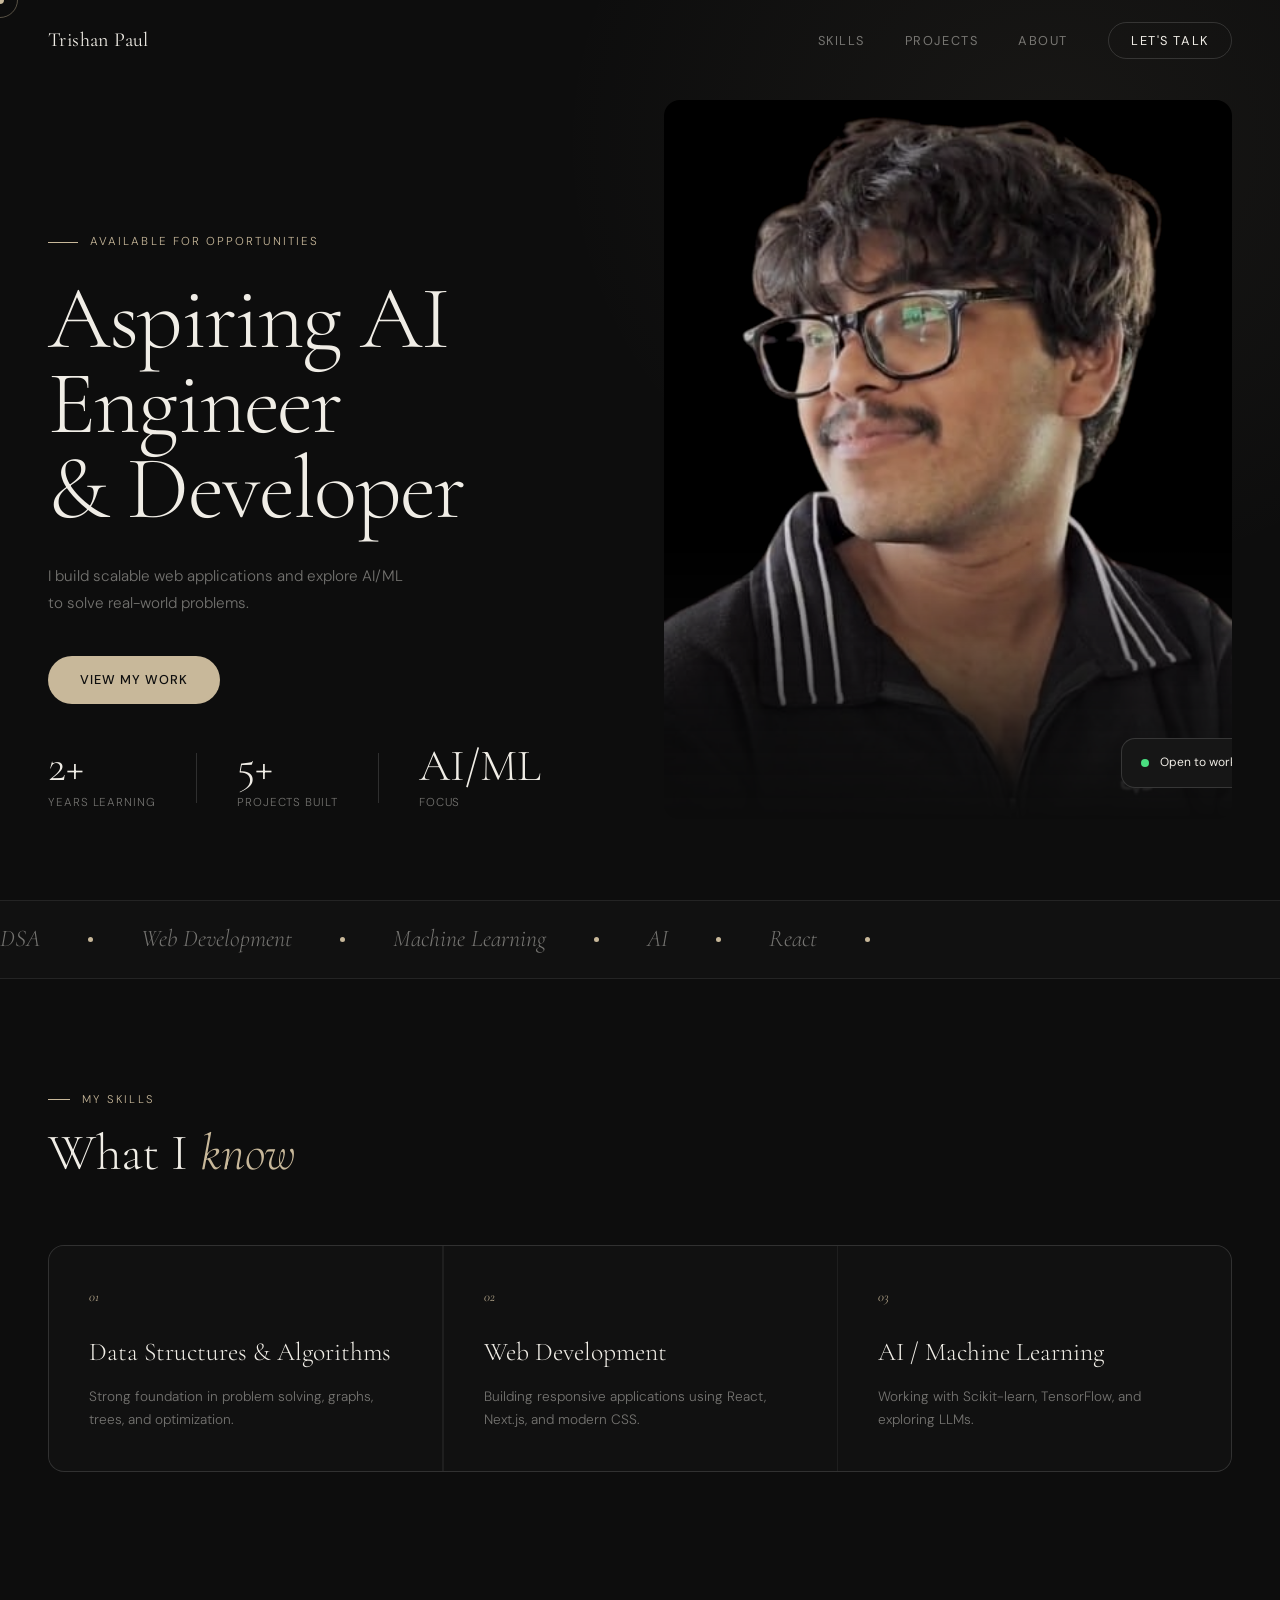
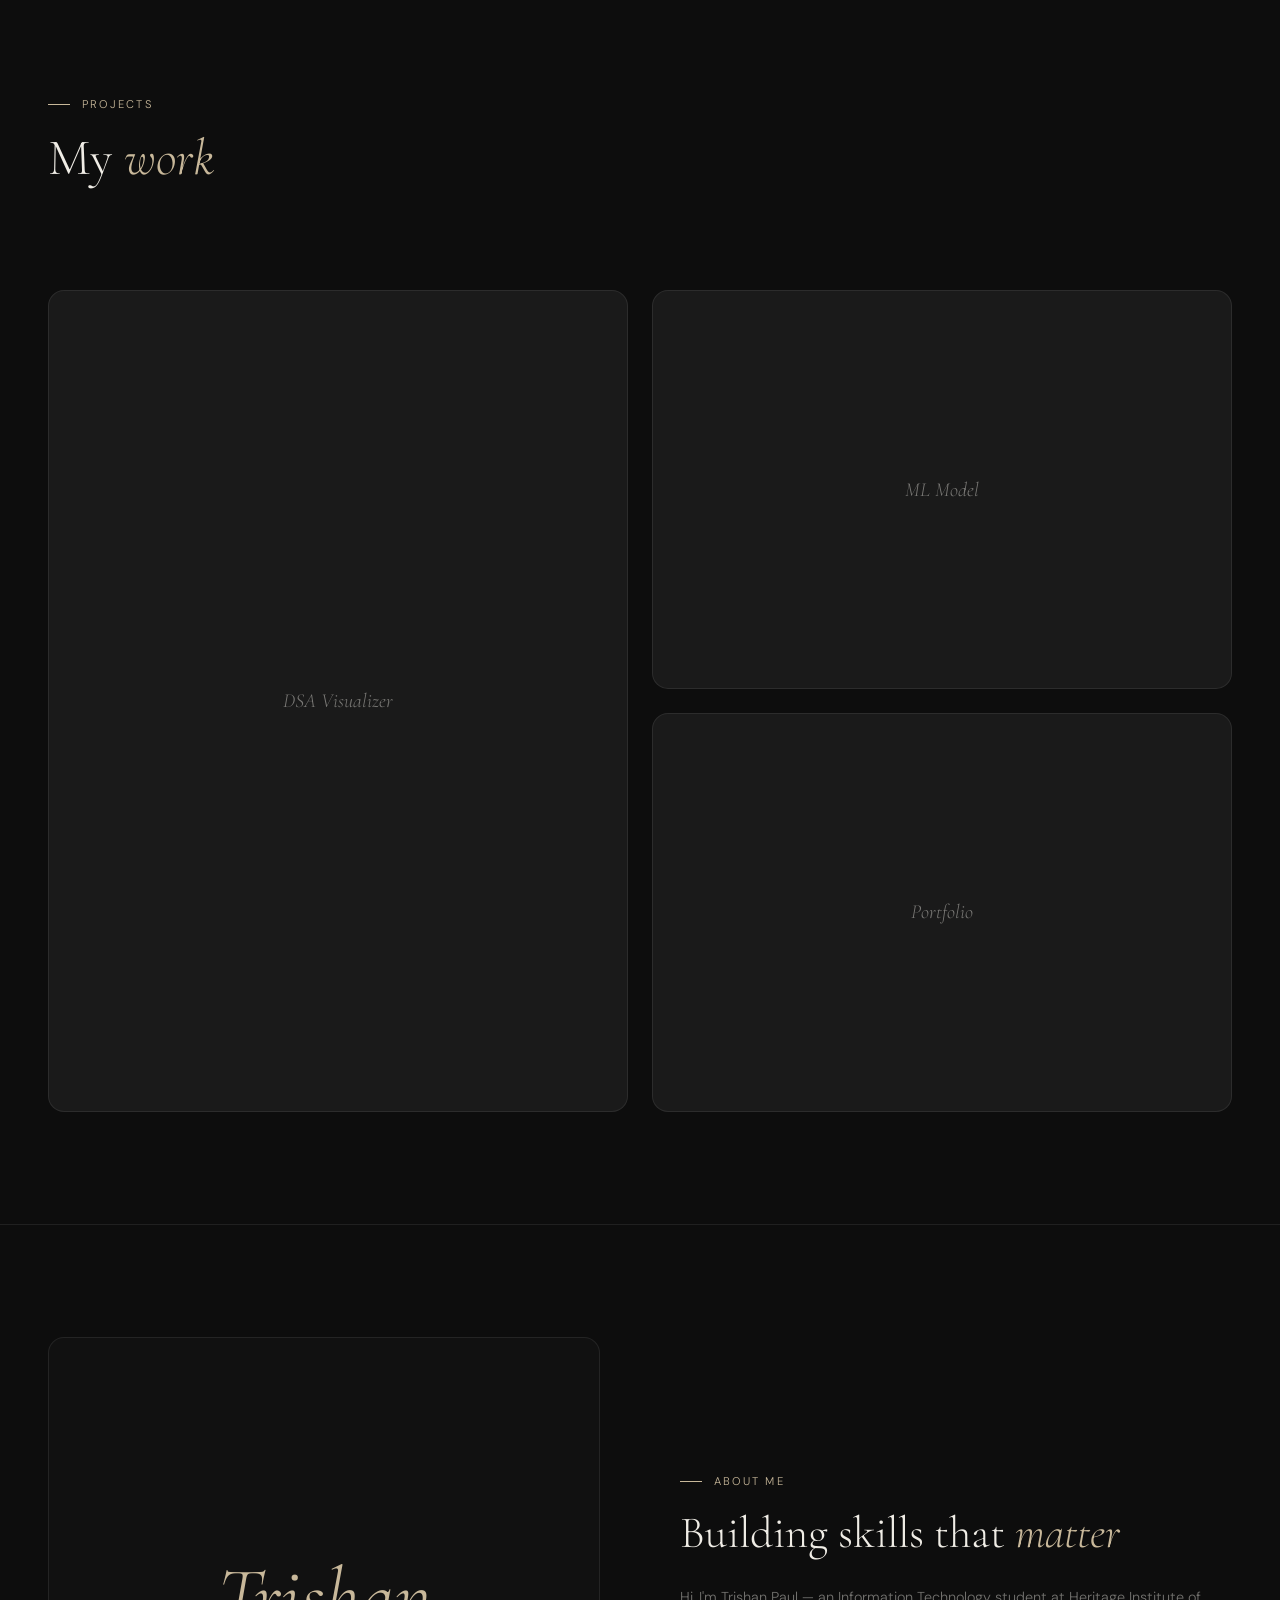
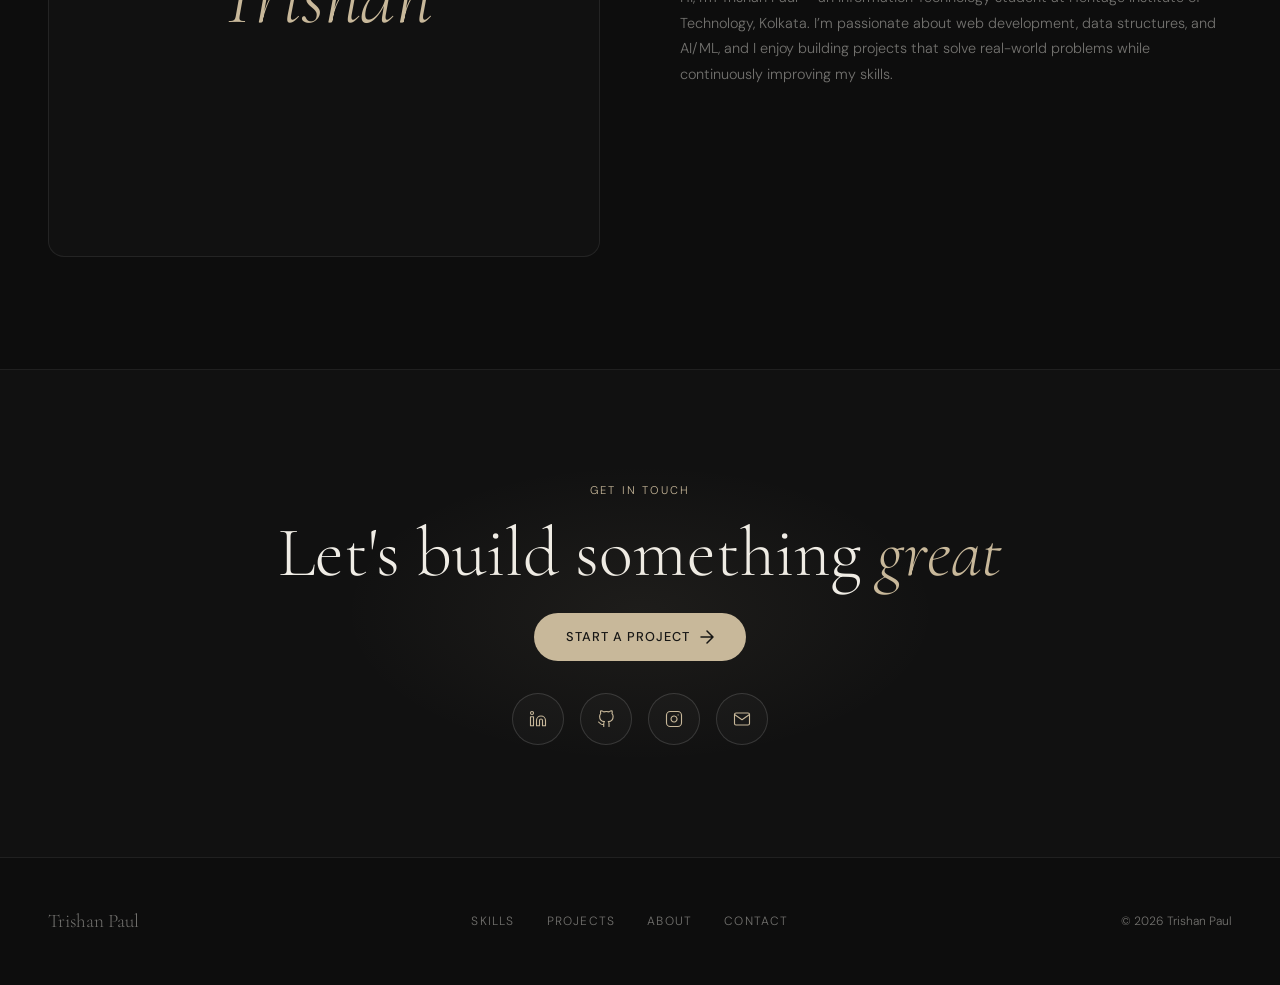
==== index.html @ 38c97406 "Add socials to contact section" ====
<!DOCTYPE html>
<html lang="en">
<head>
  <meta charset="UTF-8">
  <meta name="viewport" content="width=device-width, initial-scale=1.0">
  <title>Trishan-Portfolio</title>
  <link rel="preconnect" href="https://fonts.googleapis.com">
  <link href="https://fonts.googleapis.com/css2?family=Cormorant+Garamond:ital,wght@0,300;0,400;0,600;1,300;1,400&family=DM+Sans:wght@300;400;500&display=swap" rel="stylesheet">
  <link rel="stylesheet" href="style.css">
</head>
<body>

  <div class="cursor" id="cursor"></div>
  <div class="cursor-ring" id="cursorRing"></div>

  <!-- ─── Nav ─── -->
  <nav id="nav">
    <a href="#" class="nav-logo">Trishan Paul</a>
    <ul class="nav-links">
      <li><a href="#services">Skills</a></li>
      <li><a href="#work">Projects</a></li>
      <li><a href="#about">About</a></li>
      <li><a href="#contact" class="nav-cta">Let's talk</a></li>
    </ul>
  </nav>

  <!-- ─── Hero ─── -->
  <section class="hero" id="home">
    <div class="hero-content">
      <div class="hero-label reveal">Available for opportunities</div>
      <h1 class="hero-title reveal reveal-delay-1">
        Aspiring AI Engineer<br>
        & Developer<br>
        <em></em>
      </h1>
      <p class="hero-desc reveal reveal-delay-2">
        I build scalable web applications and explore AI/ML to solve real-world problems.
      </p>
      <a href="#work" class="btn-primary reveal reveal-delay-3">
        View my work
      </a>

      <div class="hero-stats reveal reveal-delay-4">
        <div>
          <div class="stat-num">2+</div>
          <div class="stat-label">Years learning</div>
        </div>
        <div class="stat-sep"></div>
        <div>
          <div class="stat-num">5+</div>
          <div class="stat-label">Projects built</div>
        </div>
        <div class="stat-sep"></div>
        <div>
          <div class="stat-num">AI/ML</div>
          <div class="stat-label">Focus</div>
        </div>
      </div>
    </div>

    <div class="hero-image-wrap reveal reveal-delay-2">
  <img src="Port-photo.jpeg" alt="Trishan Paul" class="hero-portrait-photo">
  <div class="hero-badge">
    <div class="badge-dot"></div>
    <div class="badge-text">Open to work</div>
  </div>
</div>
  </section>

  <!-- ─── Marquee ─── -->
  <div class="marquee-wrap">
    <div class="marquee-track">
      <div class="marquee-item">DSA <span class="marquee-dot"></span></div>
      <div class="marquee-item">Web Development <span class="marquee-dot"></span></div>
      <div class="marquee-item">Machine Learning <span class="marquee-dot"></span></div>
      <div class="marquee-item">AI <span class="marquee-dot"></span></div>
      <div class="marquee-item">React <span class="marquee-dot"></span></div>
    </div>
  </div>

  <!-- ─── Services (Skills) ─── -->
  <section id="services">
    <div class="section-tag reveal">My Skills</div>
    <h2 class="section-title reveal reveal-delay-1">What I <em>know</em></h2>
    <div class="services-grid">
      <div class="service-card reveal">
        <div class="service-num">01</div>
        <div class="service-name">Data Structures & Algorithms</div>
        <p class="service-desc">Strong foundation in problem solving, graphs, trees, and optimization.</p>
      </div>

      <div class="service-card reveal reveal-delay-1">
        <div class="service-num">02</div>
        <div class="service-name">Web Development</div>
        <p class="service-desc">Building responsive applications using React, Next.js, and modern CSS.</p>
      </div>

      <div class="service-card reveal reveal-delay-2">
        <div class="service-num">03</div>
        <div class="service-name">AI / Machine Learning</div>
        <p class="service-desc">Working with Scikit-learn, TensorFlow, and exploring LLMs.</p>
      </div>
    </div>
  </section>

  <!-- ─── Work ─── -->
  <section id="work">
    <div class="work-header">
      <div>
        <div class="section-tag reveal">Projects</div>
        <h2 class="section-title reveal reveal-delay-1">My <em>work</em></h2>
      </div>
    </div>

    <div class="work-grid">
      <div class="work-card reveal">
        <div class="work-placeholder">DSA Visualizer</div>
        <div class="work-overlay">
          <div class="work-meta">
            <div class="work-cat">Algorithms</div>
            <div class="work-name">DSA Visualizer</div>
          </div>
        </div>
      </div>

      <div class="work-card reveal reveal-delay-1">
        <div class="work-placeholder">ML Model</div>
        <div class="work-overlay">
          <div class="work-meta">
            <div class="work-cat">Machine Learning</div>
            <div class="work-name">Prediction Model</div>
          </div>
        </div>
      </div>

      <div class="work-card reveal reveal-delay-2">
        <div class="work-placeholder">Portfolio</div>
        <div class="work-overlay">
          <div class="work-meta">
            <div class="work-cat">Web Development</div>
            <div class="work-name">Portfolio Website</div>
          </div>
        </div>
      </div>
    </div>
  </section>

  <!-- ─── About ─── -->
  <section id="about" class="about-band">
    <div class="about-img-side reveal">Trishan</div>
    <div>
      <div class="section-tag reveal">About me</div>
      <h2 class="about-large reveal reveal-delay-1">Building skills that <em>matter</em></h2>
      <p class="about-body reveal reveal-delay-2">
  Hi, I'm Trishan Paul — an Information Technology student at Heritage Institute of Technology, Kolkata. I’m passionate about web development, data structures, and AI/ML, and I enjoy building projects that solve real-world problems while continuously improving my skills.
</p>
    </div>
  </section>

  <!-- ─── CTA ─── -->
  <section id="contact" class="cta-section">
    <div class="section-tag reveal">Get in touch</div>
    <h2 class="cta-title reveal reveal-delay-1">Let's build something <em>great</em></h2>
    <a href="mailto:hello@alexmercer.com" class="btn-primary reveal reveal-delay-3">
  Start a project
  <svg viewBox="0 0 14 14" fill="none" xmlns="http://www.w3.org/2000/svg">
    <path d="M1 7h12M7 1l6 6-6 6" stroke="currentColor" stroke-width="1.5" stroke-linecap="round" stroke-linejoin="round"/>
  </svg>
</a>

<div class="social-icons reveal reveal-delay-4">
  <!-- LinkedIn -->
  <a href="https://www.linkedin.com/in/trishan-paul-0497b428b/" target="_blank" class="social-icon" aria-label="LinkedIn">
    <svg viewBox="0 0 24 24" fill="none" stroke="currentColor" stroke-width="1.5" stroke-linecap="round" stroke-linejoin="round">
      <path d="M16 8a6 6 0 0 1 6 6v7h-4v-7a2 2 0 0 0-2-2 2 2 0 0 0-2 2v7h-4v-7a6 6 0 0 1 6-6z"/>
      <rect x="2" y="9" width="4" height="12"/><circle cx="4" cy="4" r="2"/>
    </svg>
  </a>
  <!-- GitHub -->
  <a href="https://github.com/trishanpaul25" target="_blank" class="social-icon" aria-label="GitHub">
    <svg viewBox="0 0 24 24" fill="none" stroke="currentColor" stroke-width="1.5" stroke-linecap="round" stroke-linejoin="round">
      <path d="M9 19c-5 1.5-5-2.5-7-3m14 6v-3.87a3.37 3.37 0 0 0-.94-2.61c3.14-.35 6.44-1.54 6.44-7A5.44 5.44 0 0 0 20 4.77 5.07 5.07 0 0 0 19.91 1S18.73.65 16 2.48a13.38 13.38 0 0 0-7 0C6.27.65 5.09 1 5.09 1A5.07 5.07 0 0 0 5 4.77a5.44 5.44 0 0 0-1.5 3.78c0 5.42 3.3 6.61 6.44 7A3.37 3.37 0 0 0 9 18.13V22"/>
    </svg>
  </a>
  <!-- Instagram -->
  <a href="https://www.instagram.com/trished_25" target="_blank" class="social-icon" aria-label="Instagram">
    <svg viewBox="0 0 24 24" fill="none" stroke="currentColor" stroke-width="1.5" stroke-linecap="round" stroke-linejoin="round">
      <rect x="2" y="2" width="20" height="20" rx="5" ry="5"/>
      <path d="M16 11.37A4 4 0 1 1 12.63 8 4 4 0 0 1 16 11.37z"/>
      <line x1="17.5" y1="6.5" x2="17.51" y2="6.5"/>
    </svg>
  </a>
  <!-- Gmail -->
  <a href="mailto:trishanpaul25@gmail.com" class="social-icon" aria-label="Gmail">
    <svg viewBox="0 0 24 24" fill="none" stroke="currentColor" stroke-width="1.5" stroke-linecap="round" stroke-linejoin="round">
      <path d="M4 4h16c1.1 0 2 .9 2 2v12c0 1.1-.9 2-2 2H4c-1.1 0-2-.9-2-2V6c0-1.1.9-2 2-2z"/>
      <polyline points="22,6 12,13 2,6"/>
    </svg>
  </a>
</div>
    <!--<a href="mailto:trishanpaul8@gmail.com" class="btn-primary reveal reveal-delay-3">
      Contact Me
    </a>-->
  </section>

  <!-- ─── Footer ─── -->
  <footer>
    <div class="footer-logo">Trishan Paul</div>
    <div class="footer-links">
      <a href="#services">Skills</a>
      <a href="#work">Projects</a>
      <a href="#about">About</a>
      <a href="#contact">Contact</a>
    </div>
    <div class="footer-copy">© 2026 Trishan Paul</div>
  </footer>

  <script src="script.js"></script>
</body>
</html>
---- style.css ----
*, *::before, *::after { box-sizing: border-box; margin: 0; padding: 0; }

:root {
  --bg: #0d0d0d;
  --bg2: #111111;
  --bg3: #161616;
  --card: #1a1a1a;
  --border: rgba(255,255,255,0.08);
  --border2: rgba(255,255,255,0.14);
  --text: #f0ede6;
  --muted: rgba(240,237,230,0.45);
  --accent: #c8b89a;
  --accent2: #e8dcc8;
  --serif: 'Cormorant Garamond', Georgia, serif;
  --sans: 'DM Sans', sans-serif;
}

html { scroll-behavior: smooth; }

body {
  background: var(--bg);
  color: var(--text);
  font-family: var(--sans);
  font-weight: 300;
  line-height: 1.6;
  overflow-x: hidden;
  cursor: none;
}

/* ─── Custom Cursor ─── */
.cursor {
  width: 8px; height: 8px;
  background: var(--accent);
  border-radius: 50%;
  position: fixed;
  top: 0; left: 0;
  pointer-events: none;
  z-index: 9999;
  transition: transform 0.15s ease, width 0.3s ease, height 0.3s ease;
  transform: translate(-50%, -50%);
}
.cursor-ring {
  width: 36px; height: 36px;
  border: 1px solid rgba(200,184,154,0.4);
  border-radius: 50%;
  position: fixed;
  top: 0; left: 0;
  pointer-events: none;
  z-index: 9998;
  transition: left 0.12s ease, top 0.12s ease, transform 0.3s ease, width 0.3s ease, height 0.3s ease;
  transform: translate(-50%, -50%);
}
body:has(a:hover) .cursor { width: 12px; height: 12px; background: var(--accent2); }
body:has(a:hover) .cursor-ring { width: 50px; height: 50px; border-color: rgba(200,184,154,0.25); }

/* ─── Nav ─── */
nav {
  position: fixed;
  top: 0; left: 0; right: 0;
  z-index: 100;
  display: flex;
  align-items: center;
  justify-content: space-between;
  padding: 1.5rem 3rem;
  border-bottom: 1px solid transparent;
  transition: border-color 0.3s, background 0.3s;
}
nav.scrolled {
  background: rgba(13,13,13,0.9);
  border-color: var(--border);
  backdrop-filter: blur(16px);
}
.nav-logo {
  font-family: var(--serif);
  font-size: 1.25rem;
  font-weight: 400;
  letter-spacing: 0.02em;
  color: var(--text);
  text-decoration: none;
}
.nav-links {
  display: flex;
  align-items: center;
  gap: 2.5rem;
  list-style: none;
}
.nav-links a {
  color: var(--muted);
  text-decoration: none;
  font-size: 0.8rem;
  font-weight: 400;
  letter-spacing: 0.12em;
  text-transform: uppercase;
  transition: color 0.2s;
}
.nav-links a:hover { color: var(--text); }
.nav-cta {
  padding: 0.55rem 1.4rem;
  border: 1px solid var(--border2);
  border-radius: 100px;
  font-size: 0.78rem;
  letter-spacing: 0.08em;
  text-transform: uppercase;
  color: var(--text) !important;
  transition: background 0.2s, border-color 0.2s !important;
}
.nav-cta:hover { background: rgba(255,255,255,0.06) !important; border-color: var(--accent) !important; }

/* ─── Hero ─── */
.hero {
  min-height: 100vh;
  display: grid;
  grid-template-columns: 1fr 1fr;
  align-items: end;
  padding: 0 3rem 5rem;
  gap: 3rem;
  position: relative;
  overflow: hidden;
}
.hero::before {
  content: '';
  position: absolute;
  top: -20%; right: -10%;
  width: 70vw; height: 90vh;
  background: radial-gradient(ellipse at 60% 40%, rgba(200,184,154,0.06) 0%, transparent 65%);
  pointer-events: none;
}
.hero-label {
  font-size: 0.72rem;
  letter-spacing: 0.18em;
  text-transform: uppercase;
  color: var(--accent);
  margin-bottom: 1.5rem;
  display: flex;
  align-items: center;
  gap: 0.75rem;
}
.hero-label::before {
  content: '';
  width: 30px; height: 1px;
  background: var(--accent);
}
.hero-title {
  font-family: var(--serif);
  font-size: clamp(4rem, 7vw, 7.5rem);
  font-weight: 300;
  line-height: 0.95;
  letter-spacing: -0.02em;
  margin-bottom: 2rem;
}
.hero-title em {
  font-style: italic;
  color: var(--accent);
}
.hero-desc {
  font-size: 0.95rem;
  color: var(--muted);
  max-width: 360px;
  line-height: 1.75;
  margin-bottom: 2.5rem;
}
.btn-primary {
  display: inline-flex;
  align-items: center;
  gap: 0.6rem;
  padding: 0.85rem 2rem;
  background: var(--accent);
  color: #0d0d0d;
  border-radius: 100px;
  text-decoration: none;
  font-size: 0.8rem;
  font-weight: 500;
  letter-spacing: 0.08em;
  text-transform: uppercase;
  transition: background 0.2s, transform 0.2s;
}
.btn-primary:hover { background: var(--accent2); transform: translateY(-1px); }
.btn-primary svg { width: 14px; height: 14px; }

.hero-image-wrap {
  position: relative;
  height: 80vh;
  display: flex;
  align-items: flex-end;
  justify-content: center;
  overflow: hidden;
  border-radius: 16px;
}
.hero-img-bg {
  position: absolute;
  inset: 10% 0 0 0;
  background: var(--card);
  border-radius: 200px 200px 0 0;
  border: 1px solid var(--border);
}
.hero-portrait-placeholder {
  width: 360px;
  height: 520px;
  background: linear-gradient(160deg, #1e1e1e 0%, #2a2a2a 100%);
  border-radius: 180px 180px 0 0;
  display: flex;
  align-items: center;
  justify-content: center;
  position: relative;
  border: 1px solid var(--border);
}
.hero-portrait-photo {
  width: 100%;
  height: 100%;
  object-fit: cover;
  object-position: center 15%;
  position: absolute;
  inset: 0;
  display: block;
  filter: grayscale(30%) contrast(1.1) brightness(0.85);
  transition: filter 0.5s ease;
  mask-image: linear-gradient(to bottom, black 60%, transparent 100%);
  -webkit-mask-image: linear-gradient(to bottom, black 60%, transparent 100%);
}
.hero-portrait-photo:hover {
  filter: grayscale(10%) contrast(1.1) brightness(0.95);
}
.hero-badge {
  position: absolute;
  bottom: 2rem;
  right: -1.5rem;
  background: var(--bg3);
  border: 1px solid var(--border2);
  border-radius: 14px;
  padding: 0.9rem 1.2rem;
  display: flex;
  align-items: center;
  gap: 0.65rem;
}
.badge-dot { width: 8px; height: 8px; border-radius: 50%; background: #4ade80; flex-shrink: 0; }
.badge-text { font-size: 0.75rem; color: var(--text); font-weight: 400; }

.hero-stats {
  display: flex;
  gap: 2.5rem;
  align-items: flex-end;
  padding-bottom: 0.5rem;
  margin-top: 2.5rem;
}
.stat-num {
  font-family: var(--serif);
  font-size: 2.8rem;
  font-weight: 300;
  line-height: 1;
  color: var(--text);
}
.stat-label {
  font-size: 0.72rem;
  letter-spacing: 0.08em;
  color: var(--muted);
  text-transform: uppercase;
  margin-top: 0.3rem;
}
.stat-sep {
  width: 1px;
  height: 50px;
  background: var(--border2);
  align-self: center;
}

/* ─── Marquee ─── */
.marquee-wrap {
  overflow: hidden;
  border-top: 1px solid var(--border);
  border-bottom: 1px solid var(--border);
  padding: 1.2rem 0;
  background: var(--bg2);
}
.marquee-track {
  display: flex;
  gap: 3rem;
  animation: marquee 22s linear infinite;
  width: max-content;
}
.marquee-item {
  font-family: var(--serif);
  font-size: 1.5rem;
  font-style: italic;
  color: var(--muted);
  white-space: nowrap;
  display: flex;
  align-items: center;
  gap: 3rem;
}
.marquee-dot { width: 5px; height: 5px; border-radius: 50%; background: var(--accent); flex-shrink: 0; }
@keyframes marquee { from { transform: translateX(0); } to { transform: translateX(-50%); } }

/* ─── Sections ─── */
section { padding: 7rem 3rem; }
.section-tag {
  font-size: 0.7rem;
  letter-spacing: 0.2em;
  text-transform: uppercase;
  color: var(--accent);
  margin-bottom: 1rem;
  display: flex;
  align-items: center;
  gap: 0.75rem;
}
.section-tag::before { content: ''; width: 22px; height: 1px; background: var(--accent); }
.section-title {
  font-family: var(--serif);
  font-size: clamp(2.5rem, 4vw, 4rem);
  font-weight: 300;
  line-height: 1.1;
  margin-bottom: 4rem;
  max-width: 480px;
}
.section-title em { font-style: italic; color: var(--accent); }

/* ─── Services ─── */
.services-grid {
  display: grid;
  grid-template-columns: repeat(3, 1fr);
  gap: 1.5px;
  background: var(--border);
  border: 1px solid var(--border);
  border-radius: 16px;
  overflow: hidden;
}
.service-card {
  background: var(--bg2);
  padding: 2.5rem;
  transition: background 0.3s;
  position: relative;
  overflow: hidden;
}
.service-card::after {
  content: '';
  position: absolute;
  bottom: 0; left: 0; right: 0;
  height: 0;
  background: var(--accent);
  transition: height 0.4s ease;
  opacity: 0.05;
}
.service-card:hover::after { height: 100%; }
.service-card:hover { background: var(--bg3); }
.service-num {
  font-family: var(--serif);
  font-size: 0.85rem;
  color: var(--accent);
  margin-bottom: 1.5rem;
  font-style: italic;
}
.service-icon {
  width: 44px; height: 44px;
  border: 1px solid var(--border2);
  border-radius: 12px;
  display: flex;
  align-items: center;
  justify-content: center;
  margin-bottom: 1.5rem;
  font-size: 1.25rem;
}
.service-name {
  font-family: var(--serif);
  font-size: 1.6rem;
  font-weight: 300;
  margin-bottom: 0.75rem;
}
.service-desc { font-size: 0.85rem; color: var(--muted); line-height: 1.7; }

/* ─── Work ─── */
.work-header {
  display: flex;
  align-items: flex-end;
  justify-content: space-between;
  margin-bottom: 2.5rem;
}
.work-grid {
  display: grid;
  grid-template-columns: repeat(2, 1fr);
  gap: 1.5rem;
}
.work-card {
  border-radius: 16px;
  overflow: hidden;
  position: relative;
  aspect-ratio: 16/11;
  background: var(--card);
  border: 1px solid var(--border);
  cursor: none;
}
.work-card:nth-child(1) { grid-row: span 2; aspect-ratio: unset; }
.work-placeholder {
  width: 100%; height: 100%;
  display: flex;
  align-items: center;
  justify-content: center;
  font-family: var(--serif);
  font-style: italic;
  font-size: 1.25rem;
  color: var(--muted);
  transition: transform 0.7s ease;
}
.work-card:hover .work-placeholder { transform: scale(1.03); }
.work-overlay {
  position: absolute;
  inset: 0;
  background: linear-gradient(to top, rgba(10,10,10,0.9) 0%, transparent 50%);
  display: flex;
  align-items: flex-end;
  padding: 1.75rem;
  opacity: 0;
  transition: opacity 0.35s;
}
.work-card:hover .work-overlay { opacity: 1; }
.work-cat { font-size: 0.7rem; letter-spacing: 0.14em; text-transform: uppercase; color: var(--accent); margin-bottom: 0.3rem; }
.work-name { font-family: var(--serif); font-size: 1.7rem; font-weight: 300; }

.wc1 { background: linear-gradient(135deg, #0f2027, #203a43, #2c5364); }
.wc2 { background: linear-gradient(135deg, #1a0533, #2d0b5a, #1a0533); }
.wc3 { background: linear-gradient(135deg, #0d1b2a, #1b3a4b, #0d2137); }
.wc4 { background: linear-gradient(135deg, #1c1100, #3d2800, #1c1100); }

/* ─── Process ─── */
.process-section { background: var(--bg2); }
.process-grid {
  display: grid;
  grid-template-columns: 1fr 1fr;
  gap: 1.5rem;
}
.process-card {
  background: var(--bg3);
  border: 1px solid var(--border);
  border-radius: 16px;
  padding: 2.5rem;
  position: relative;
  overflow: hidden;
  transition: border-color 0.3s;
}
.process-card:hover { border-color: var(--border2); }
.process-card.featured {
  background: var(--accent);
  border-color: var(--accent);
  color: #0d0d0d;
}
.process-card.featured .process-num,
.process-card.featured .process-desc,
.process-card.featured .process-step { color: rgba(13,13,13,0.6); }
.process-card.featured .process-name { color: #0d0d0d; }
.process-num { font-family: var(--serif); font-size: 0.85rem; font-style: italic; color: var(--accent); margin-bottom: 1.5rem; }
.process-step { font-size: 0.65rem; letter-spacing: 0.18em; text-transform: uppercase; color: var(--muted); margin-bottom: 0.5rem; }
.process-name { font-family: var(--serif); font-size: 1.8rem; font-weight: 300; margin-bottom: 0.75rem; }
.process-desc { font-size: 0.83rem; color: var(--muted); line-height: 1.7; }
.process-card.span-2 { grid-column: span 2; }

/* ─── Testimonials ─── */
.testimonials-grid {
  display: grid;
  grid-template-columns: repeat(3, 1fr);
  gap: 1.5rem;
}
.testi-card {
  background: var(--bg2);
  border: 1px solid var(--border);
  border-radius: 16px;
  padding: 2rem;
  transition: border-color 0.3s, transform 0.3s;
}
.testi-card:hover { border-color: var(--border2); transform: translateY(-3px); }
.testi-stars { color: var(--accent); font-size: 0.75rem; letter-spacing: 0.1em; margin-bottom: 1.2rem; }
.testi-text { font-family: var(--serif); font-size: 1.05rem; font-weight: 300; line-height: 1.65; color: var(--text); margin-bottom: 1.5rem; font-style: italic; }
.testi-author { display: flex; align-items: center; gap: 0.75rem; }
.testi-avatar {
  width: 38px; height: 38px; border-radius: 50%;
  display: flex; align-items: center; justify-content: center;
  font-size: 0.75rem; font-weight: 500;
  background: var(--bg3);
  border: 1px solid var(--border2);
  color: var(--accent);
  flex-shrink: 0;
}
.testi-name { font-size: 0.82rem; font-weight: 500; color: var(--text); }
.testi-company { font-size: 0.72rem; color: var(--muted); }

/* ─── About ─── */
.about-band {
  display: grid;
  grid-template-columns: 1fr 1fr;
  gap: 5rem;
  align-items: center;
  border-top: 1px solid var(--border);
  border-bottom: 1px solid var(--border);
}
.about-img-side {
  height: 520px;
  background: var(--bg2);
  border-radius: 16px;
  border: 1px solid var(--border);
  display: flex;
  align-items: center;
  justify-content: center;
  font-family: var(--serif);
  font-size: 5rem;
  font-style: italic;
  color: var(--accent);
  opacity: 0.3;
}
.about-large { font-family: var(--serif); font-size: clamp(2.2rem, 3.5vw, 3.5rem); font-weight: 300; line-height: 1.2; margin-bottom: 1.5rem; }
.about-large em { font-style: italic; color: var(--accent); }
.about-body { font-size: 0.9rem; color: var(--muted); line-height: 1.8; margin-bottom: 2rem; }

/* ─── CTA ─── */
.cta-section {
  text-align: center;
  background: var(--bg2);
  position: relative;
  overflow: hidden;
}
.cta-section::before {
  content: '';
  position: absolute;
  top: 50%; left: 50%;
  transform: translate(-50%, -50%);
  width: 600px; height: 300px;
  background: radial-gradient(ellipse, rgba(200,184,154,0.07) 0%, transparent 70%);
  pointer-events: none;
}
.cta-section .section-tag { justify-content: center; }
.cta-section .section-tag::before { display: none; }
.cta-title {
  font-family: var(--serif);
  font-size: clamp(3rem, 5.5vw, 5.5rem);
  font-weight: 300;
  line-height: 1.05;
  margin-bottom: 1.5rem;
}
.cta-title em { font-style: italic; color: var(--accent); }
.cta-sub { font-size: 0.9rem; color: var(--muted); max-width: 400px; margin: 0 auto 2.5rem; }

/* ─── Footer ─── */
footer {
  padding: 3rem;
  border-top: 1px solid var(--border);
  display: flex;
  align-items: center;
  justify-content: space-between;
}
.footer-logo { font-family: var(--serif); font-size: 1.2rem; color: var(--muted); }
.footer-links { display: flex; gap: 2rem; }
.footer-links a { font-size: 0.75rem; letter-spacing: 0.1em; text-transform: uppercase; color: var(--muted); text-decoration: none; transition: color 0.2s; }
.footer-links a:hover { color: var(--accent); }
.footer-copy { font-size: 0.75rem; color: var(--muted); }

/* ─── Animations ─── */
.reveal { opacity: 0; transform: translateY(30px); transition: opacity 0.7s ease, transform 0.7s ease; }
.reveal.in { opacity: 1; transform: none; }
.reveal-delay-1 { transition-delay: 0.1s; }
.reveal-delay-2 { transition-delay: 0.2s; }
.reveal-delay-3 { transition-delay: 0.3s; }
.reveal-delay-4 { transition-delay: 0.4s; }

/* ─── Social Icons ─── */
.social-icons {
  display: flex;
  gap: 1rem;
  margin-top: 2rem;
  justify-content: center;
}
.social-icon {
  width: 52px;
  height: 52px;
  border-radius: 50%;
  border: 1px solid var(--border2);
  background: var(--bg3);
  display: flex;
  align-items: center;
  justify-content: center;
  color: var(--accent);
  text-decoration: none;
  transition: border-color 0.3s, background 0.3s, color 0.3s, transform 0.3s;
}
.social-icon svg {
  width: 18px;
  height: 18px;
}
.social-icon:hover {
  border-color: var(--accent);
  background: rgba(200, 184, 154, 0.1);
  color: var(--accent2);
  transform: translateY(-3px);
}

/* ─── Mobile ─── */
@media (max-width: 900px) {
  nav { padding: 1.25rem 1.5rem; }
  .nav-links li:not(:last-child) { display: none; }

  .hero {
    grid-template-columns: 1fr;
    padding: 6rem 1.5rem 3rem;
    gap: 2rem;
  }

  .hero-title {
    font-size: clamp(3rem, 12vw, 5rem);
  }

  /* Stats — wrap properly on mobile */
  .hero-stats {
    flex-wrap: wrap;
    gap: 1rem 1.5rem;
  }
  .stat-sep { display: none; }
  .stat-num { font-size: 2rem; }

  /* Photo — proper mobile size */
  .hero-image-wrap {
    height: 55vw;
    min-height: 260px;
    max-height: 320px;
    border-radius: 12px;
    width: 100%;
  }
  .hero-portrait-photo {
    width: 100%;
    height: 100%;
    border-radius: 0;
    object-position: center 20%;
  }

  /* Badge — keep it visible */
  .hero-badge {
    right: 0.75rem;
    bottom: 0.75rem;
  }

  section { padding: 4rem 1.5rem; }
  .services-grid { grid-template-columns: 1fr; }
  .work-grid { grid-template-columns: 1fr; }
  .work-card:nth-child(1) { aspect-ratio: 16/11; }
  .process-grid { grid-template-columns: 1fr; }
  .process-card.span-2 { grid-column: span 1; }
  .testimonials-grid { grid-template-columns: 1fr; }
  .about-band { grid-template-columns: 1fr; gap: 2rem; }
  .about-img-side { height: 250px; }
  .work-header { flex-direction: column; align-items: flex-start; gap: 1rem; }
  footer { flex-direction: column; gap: 1.5rem; text-align: center; }
  .footer-links { flex-wrap: wrap; justify-content: center; }
  body { cursor: auto; }
  .cursor, .cursor-ring { display: none; }
}
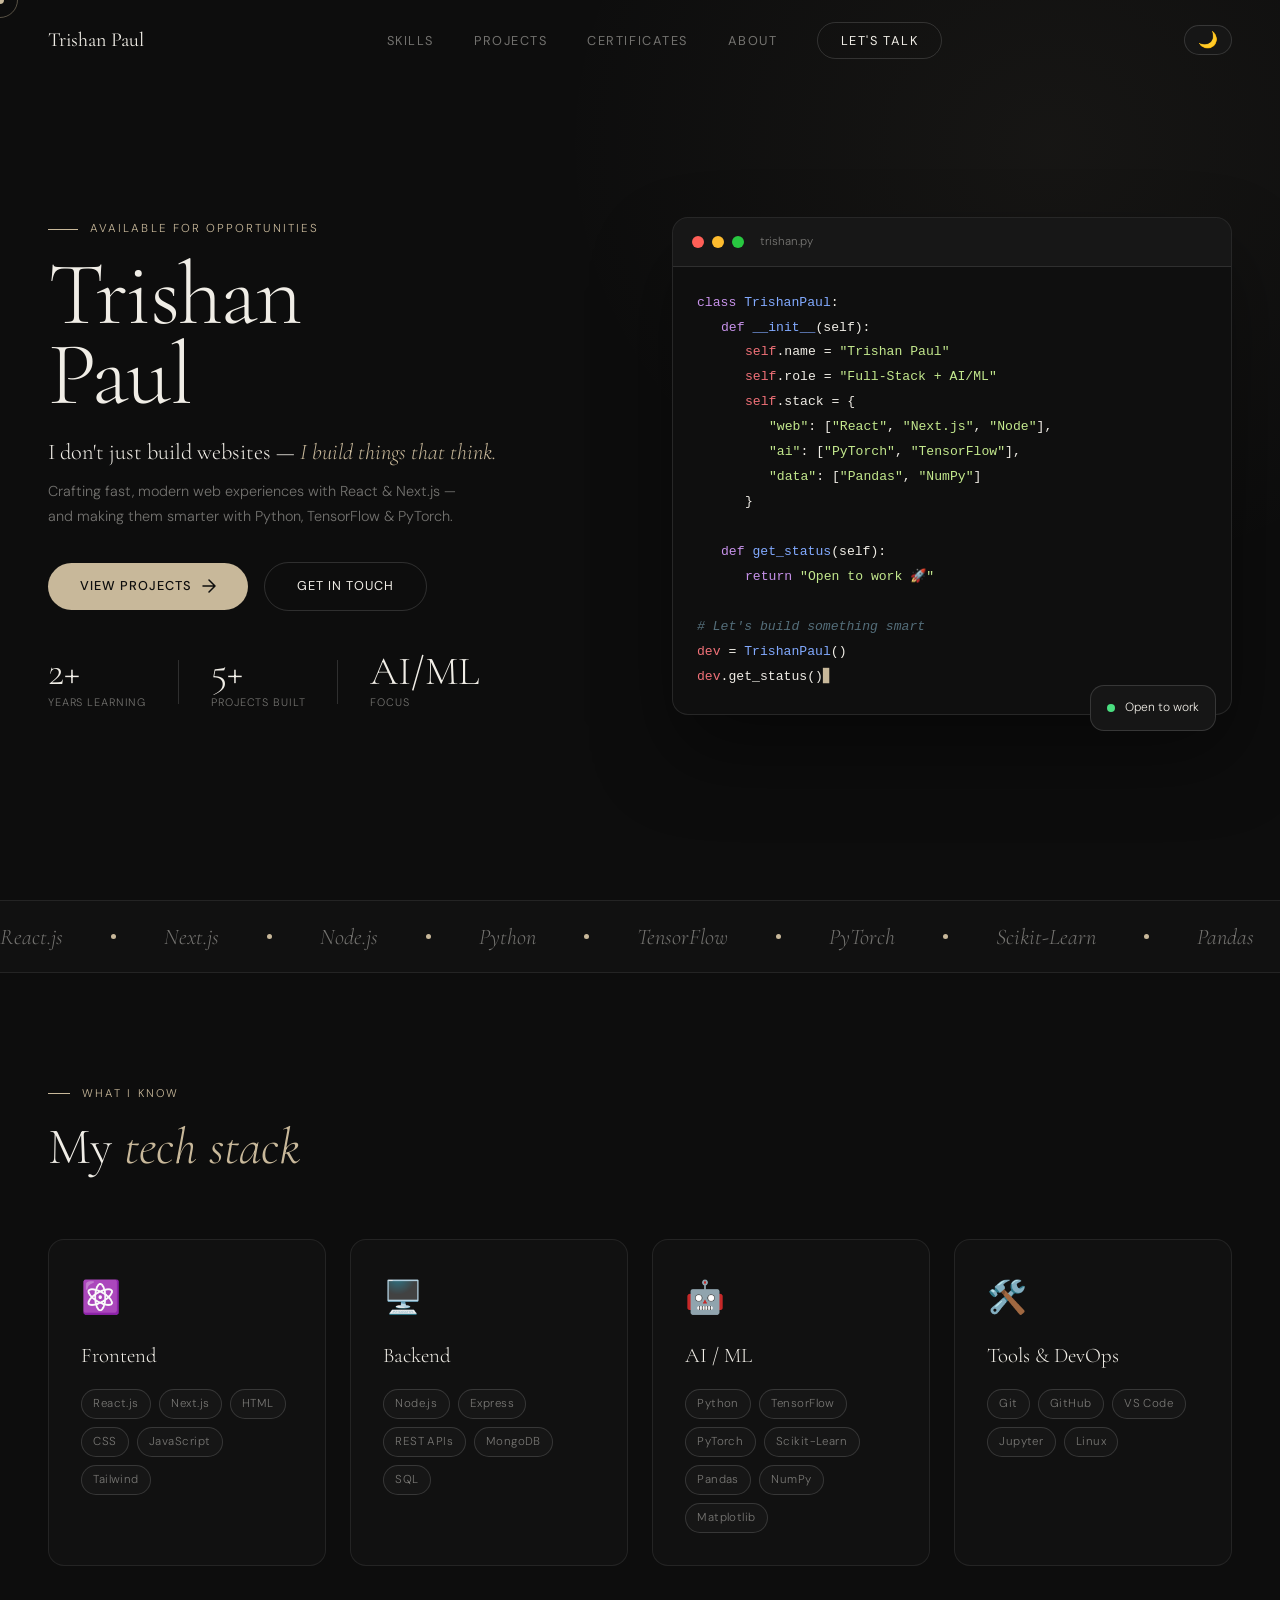
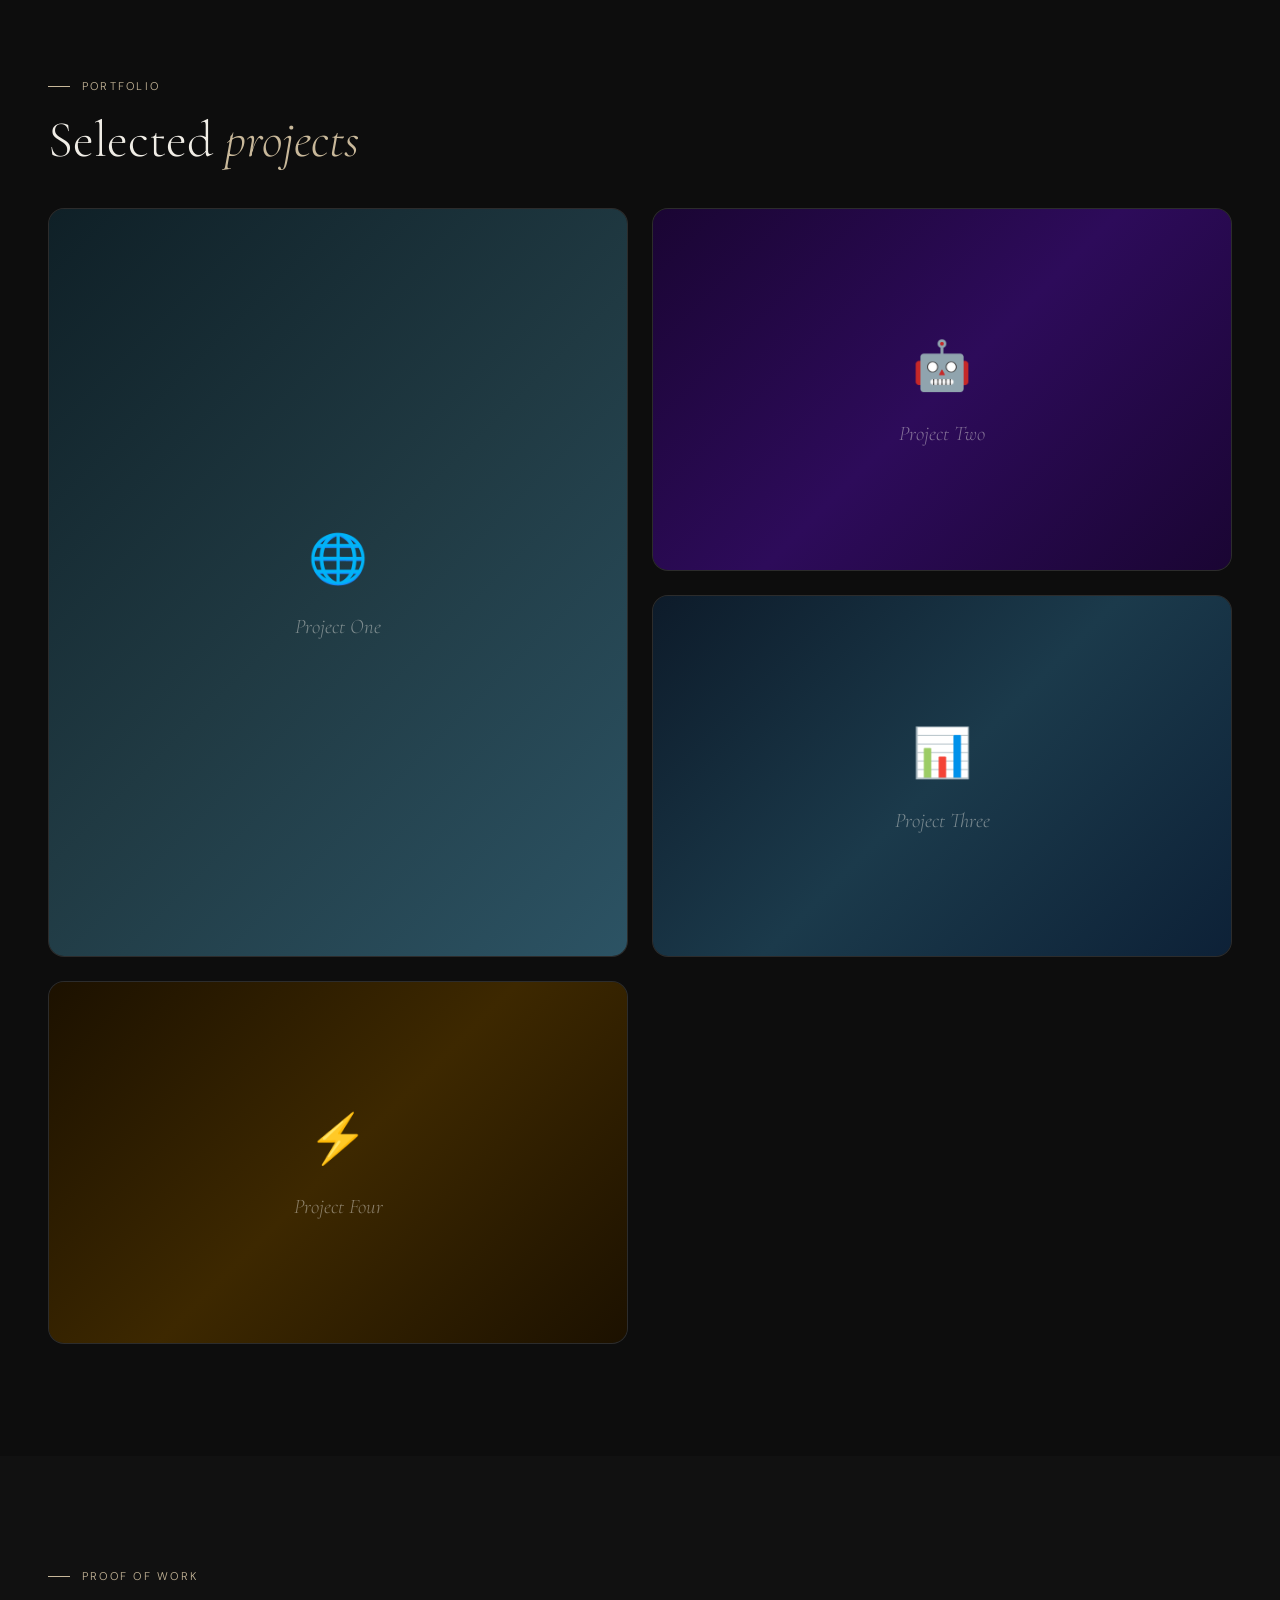
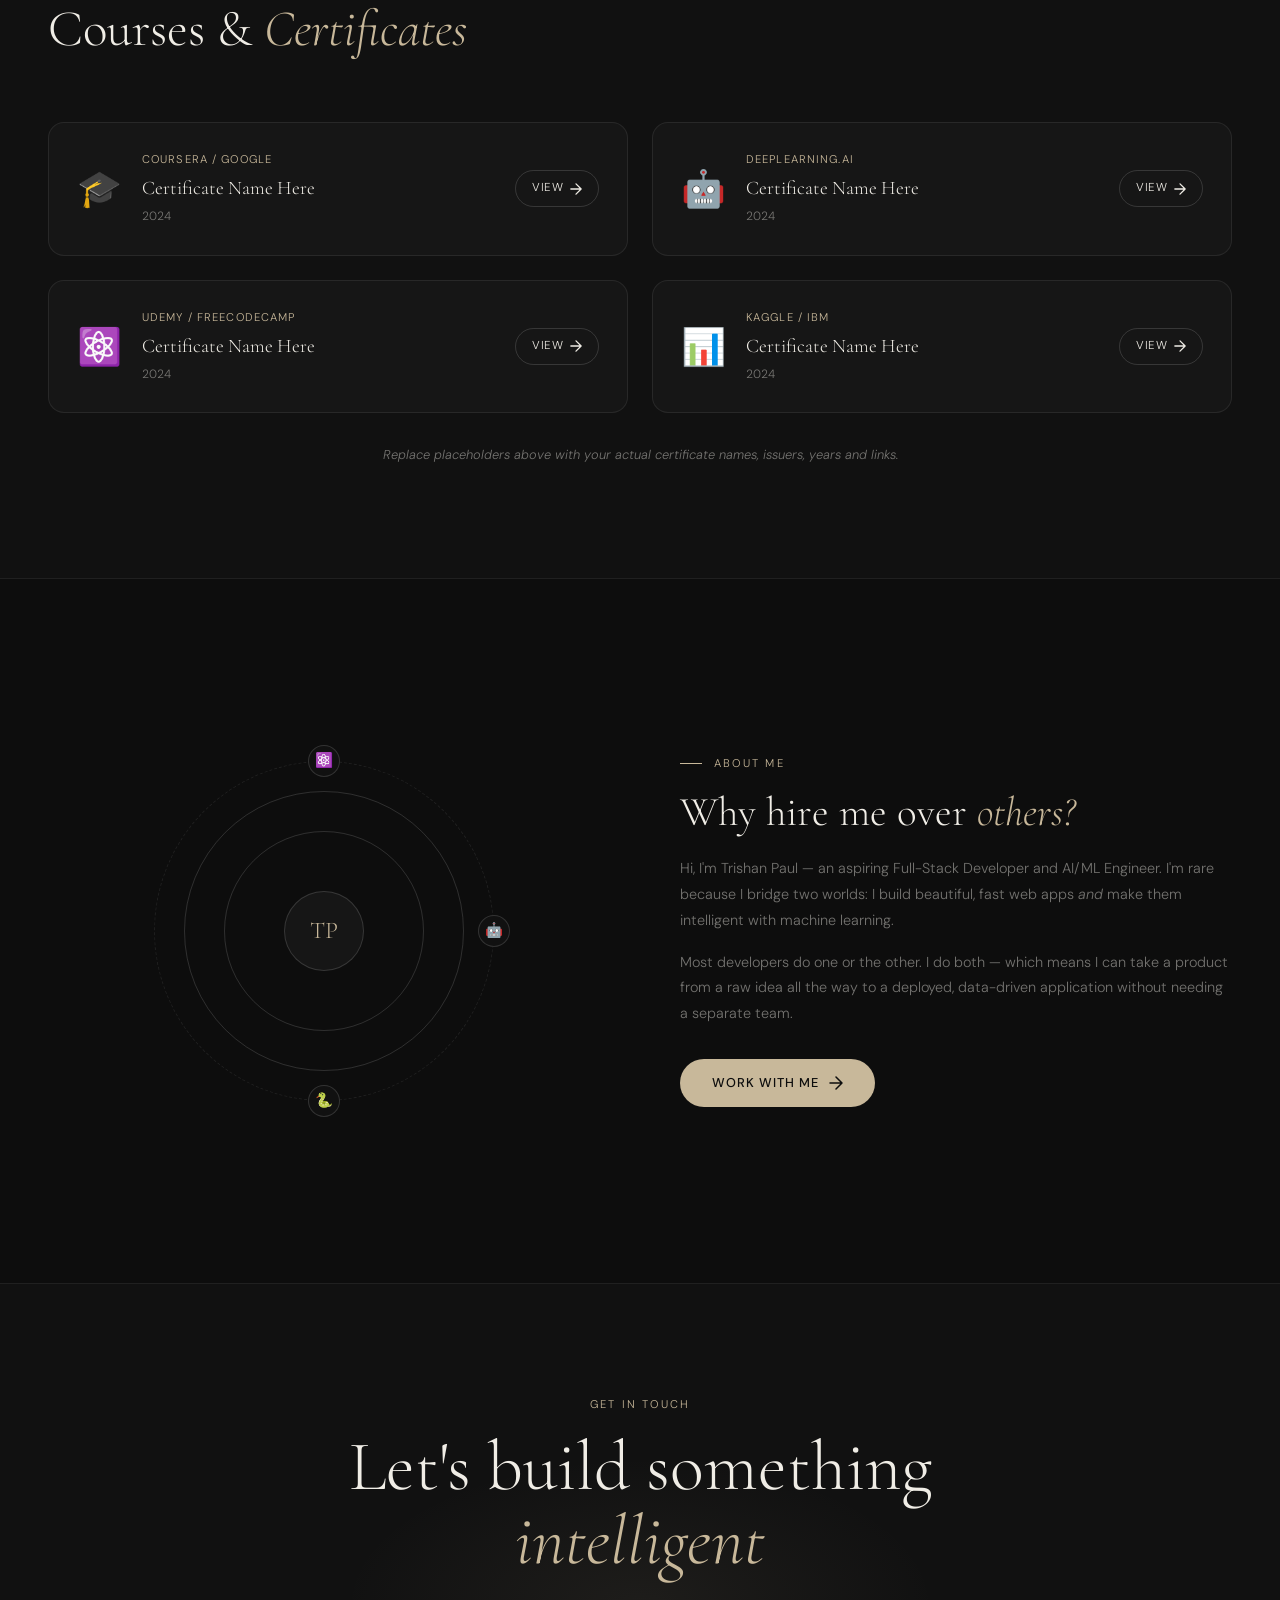
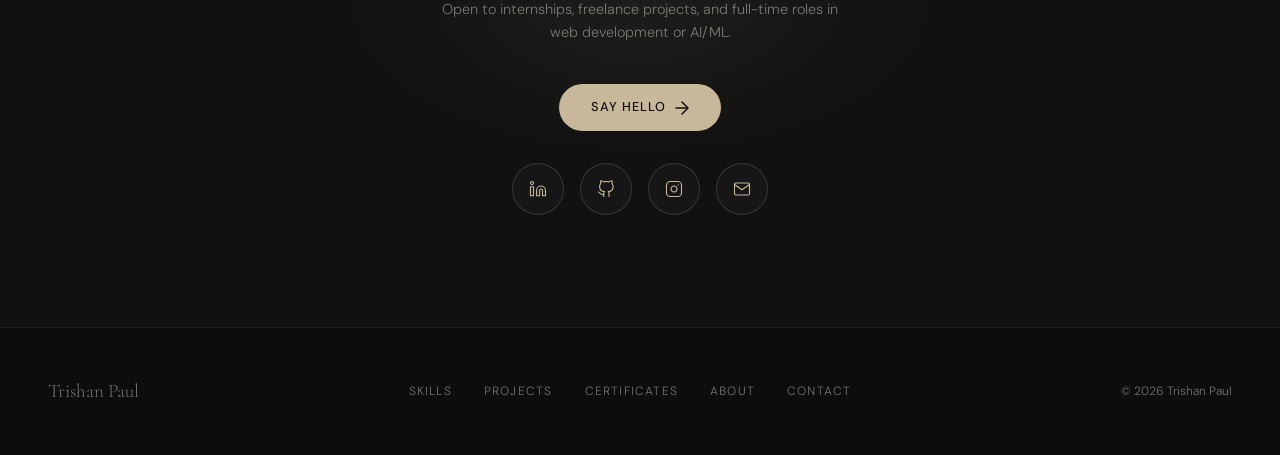
==== commit 3a1baae1: "Major update: light mode, code window, skills, certificates" ====
--- a/index.html
+++ b/index.html
@@ -1,9 +1,9 @@
 <!DOCTYPE html>
-<html lang="en">
+<html lang="en" data-theme="dark">
 <head>
   <meta charset="UTF-8">
   <meta name="viewport" content="width=device-width, initial-scale=1.0">
-  <title>Trishan-Portfolio</title>
+  <title>Trishan Paul — Full-Stack & AI/ML Developer</title>
   <link rel="preconnect" href="https://fonts.googleapis.com">
   <link href="https://fonts.googleapis.com/css2?family=Cormorant+Garamond:ital,wght@0,300;0,400;0,600;1,300;1,400&family=DM+Sans:wght@300;400;500&display=swap" rel="stylesheet">
   <link rel="stylesheet" href="style.css">
@@ -17,38 +17,47 @@
   <nav id="nav">
     <a href="#" class="nav-logo">Trishan Paul</a>
     <ul class="nav-links">
-      <li><a href="#services">Skills</a></li>
+      <li><a href="#skills">Skills</a></li>
       <li><a href="#work">Projects</a></li>
+      <li><a href="#certificates">Certificates</a></li>
       <li><a href="#about">About</a></li>
       <li><a href="#contact" class="nav-cta">Let's talk</a></li>
     </ul>
+    <button class="theme-toggle" id="themeToggle" aria-label="Toggle theme">
+      <span class="theme-icon dark-icon">🌙</span>
+      <span class="theme-icon light-icon">☀️</span>
+    </button>
   </nav>
 
   <!-- ─── Hero ─── -->
   <section class="hero" id="home">
     <div class="hero-content">
-      <div class="hero-label reveal">Available for opportunities</div>
+      <div class="hero-label reveal">Available for Opportunities</div>
       <h1 class="hero-title reveal reveal-delay-1">
-        Aspiring AI Engineer<br>
-        & Developer<br>
-        <em></em>
+        Trishan<br>Paul
       </h1>
+      <p class="hero-tagline reveal reveal-delay-2">
+        I don't just build websites — <em>I build things that think.</em>
+      </p>
       <p class="hero-desc reveal reveal-delay-2">
-        I build scalable web applications and explore AI/ML to solve real-world problems.
+        Crafting fast, modern web experiences with React & Next.js — and making them smarter with Python, TensorFlow & PyTorch.
       </p>
-      <a href="#work" class="btn-primary reveal reveal-delay-3">
-        View my work
-      </a>
-
+      <div class="hero-btns reveal reveal-delay-3">
+        <a href="#work" class="btn-primary">
+          View Projects
+          <svg viewBox="0 0 14 14" fill="none"><path d="M1 7h12M7 1l6 6-6 6" stroke="currentColor" stroke-width="1.5" stroke-linecap="round" stroke-linejoin="round"/></svg>
+        </a>
+        <a href="#contact" class="btn-secondary">Get in touch</a>
+      </div>
       <div class="hero-stats reveal reveal-delay-4">
         <div>
           <div class="stat-num">2+</div>
-          <div class="stat-label">Years learning</div>
+          <div class="stat-label">Years Learning</div>
         </div>
         <div class="stat-sep"></div>
         <div>
           <div class="stat-num">5+</div>
-          <div class="stat-label">Projects built</div>
+          <div class="stat-label">Projects Built</div>
         </div>
         <div class="stat-sep"></div>
         <div>
@@ -58,157 +67,307 @@
       </div>
     </div>
 
-    <div class="hero-image-wrap reveal reveal-delay-2">
-  <img src="Port-photo.jpeg" alt="Trishan Paul" class="hero-portrait-photo">
-  <div class="hero-badge">
-    <div class="badge-dot"></div>
-    <div class="badge-text">Open to work</div>
-  </div>
-</div>
+    <!-- Animated Code Window -->
+    <div class="hero-visual reveal reveal-delay-2">
+      <div class="code-window">
+        <div class="code-header">
+          <span class="dot red"></span>
+          <span class="dot yellow"></span>
+          <span class="dot green"></span>
+          <span class="code-filename">trishan.py</span>
+        </div>
+        <div class="code-body">
+          <div class="code-line"><span class="kw">class</span> <span class="cls">TrishanPaul</span>:</div>
+          <div class="code-line indent"><span class="kw">def</span> <span class="fn">__init__</span>(self):</div>
+          <div class="code-line indent2"><span class="var">self</span>.name = <span class="str">"Trishan Paul"</span></div>
+          <div class="code-line indent2"><span class="var">self</span>.role = <span class="str">"Full-Stack + AI/ML"</span></div>
+          <div class="code-line indent2"><span class="var">self</span>.stack = {</div>
+          <div class="code-line indent3"><span class="str">"web"</span>: [<span class="str">"React"</span>, <span class="str">"Next.js"</span>, <span class="str">"Node"</span>],</div>
+          <div class="code-line indent3"><span class="str">"ai"</span>: [<span class="str">"PyTorch"</span>, <span class="str">"TensorFlow"</span>],</div>
+          <div class="code-line indent3"><span class="str">"data"</span>: [<span class="str">"Pandas"</span>, <span class="str">"NumPy"</span>]</div>
+          <div class="code-line indent2">}</div>
+          <div class="code-line">&nbsp;</div>
+          <div class="code-line indent"><span class="kw">def</span> <span class="fn">get_status</span>(self):</div>
+          <div class="code-line indent2"><span class="kw">return</span> <span class="str">"Open to work 🚀"</span></div>
+          <div class="code-line">&nbsp;</div>
+          <div class="code-line"><span class="cm"># Let's build something smart</span></div>
+          <div class="code-line"><span class="var">dev</span> = <span class="cls">TrishanPaul</span>()</div>
+          <div class="code-line"><span class="var">dev</span>.get_status()<span class="cursor-blink">▋</span></div>
+        </div>
+      </div>
+      <div class="hero-badge">
+        <div class="badge-dot"></div>
+        <div class="badge-text">Open to work</div>
+      </div>
+    </div>
   </section>
 
   <!-- ─── Marquee ─── -->
   <div class="marquee-wrap">
     <div class="marquee-track">
-      <div class="marquee-item">DSA <span class="marquee-dot"></span></div>
-      <div class="marquee-item">Web Development <span class="marquee-dot"></span></div>
-      <div class="marquee-item">Machine Learning <span class="marquee-dot"></span></div>
-      <div class="marquee-item">AI <span class="marquee-dot"></span></div>
-      <div class="marquee-item">React <span class="marquee-dot"></span></div>
+      <div class="marquee-item">React.js <span class="marquee-dot"></span></div>
+      <div class="marquee-item">Next.js <span class="marquee-dot"></span></div>
+      <div class="marquee-item">Node.js <span class="marquee-dot"></span></div>
+      <div class="marquee-item">Python <span class="marquee-dot"></span></div>
+      <div class="marquee-item">TensorFlow <span class="marquee-dot"></span></div>
+      <div class="marquee-item">PyTorch <span class="marquee-dot"></span></div>
+      <div class="marquee-item">Scikit-Learn <span class="marquee-dot"></span></div>
+      <div class="marquee-item">Pandas <span class="marquee-dot"></span></div>
+      <div class="marquee-item">NumPy <span class="marquee-dot"></span></div>
+      <div class="marquee-item">React.js <span class="marquee-dot"></span></div>
+      <div class="marquee-item">Next.js <span class="marquee-dot"></span></div>
+      <div class="marquee-item">Node.js <span class="marquee-dot"></span></div>
+      <div class="marquee-item">Python <span class="marquee-dot"></span></div>
+      <div class="marquee-item">TensorFlow <span class="marquee-dot"></span></div>
+      <div class="marquee-item">PyTorch <span class="marquee-dot"></span></div>
+      <div class="marquee-item">Scikit-Learn <span class="marquee-dot"></span></div>
+      <div class="marquee-item">Pandas <span class="marquee-dot"></span></div>
+      <div class="marquee-item">NumPy <span class="marquee-dot"></span></div>
     </div>
   </div>
 
-  <!-- ─── Services (Skills) ─── -->
-  <section id="services">
-    <div class="section-tag reveal">My Skills</div>
-    <h2 class="section-title reveal reveal-delay-1">What I <em>know</em></h2>
-    <div class="services-grid">
-      <div class="service-card reveal">
-        <div class="service-num">01</div>
-        <div class="service-name">Data Structures & Algorithms</div>
-        <p class="service-desc">Strong foundation in problem solving, graphs, trees, and optimization.</p>
-      </div>
-
-      <div class="service-card reveal reveal-delay-1">
-        <div class="service-num">02</div>
-        <div class="service-name">Web Development</div>
-        <p class="service-desc">Building responsive applications using React, Next.js, and modern CSS.</p>
-      </div>
-
-      <div class="service-card reveal reveal-delay-2">
-        <div class="service-num">03</div>
-        <div class="service-name">AI / Machine Learning</div>
-        <p class="service-desc">Working with Scikit-learn, TensorFlow, and exploring LLMs.</p>
-      </div>
-    </div>
-  </section>
-
-  <!-- ─── Work ─── -->
-  <section id="work">
+  <!-- ─── Skills ─── -->
+  <section id="skills">
+    <div class="section-tag reveal">What I know</div>
+    <h2 class="section-title reveal reveal-delay-1">My <em>tech stack</em></h2>
+    <div class="skills-grid">
+      <div class="skill-card reveal">
+        <div class="skill-icon">⚛️</div>
+        <div class="skill-category">Frontend</div>
+        <div class="skill-tags">
+          <span>React.js</span><span>Next.js</span><span>HTML</span><span>CSS</span><span>JavaScript</span><span>Tailwind</span>
+        </div>
+      </div>
+      <div class="skill-card reveal reveal-delay-1">
+        <div class="skill-icon">🖥️</div>
+        <div class="skill-category">Backend</div>
+        <div class="skill-tags">
+          <span>Node.js</span><span>Express</span><span>REST APIs</span><span>MongoDB</span><span>SQL</span>
+        </div>
+      </div>
+      <div class="skill-card reveal reveal-delay-2">
+        <div class="skill-icon">🤖</div>
+        <div class="skill-category">AI / ML</div>
+        <div class="skill-tags">
+          <span>Python</span><span>TensorFlow</span><span>PyTorch</span><span>Scikit-Learn</span><span>Pandas</span><span>NumPy</span><span>Matplotlib</span>
+        </div>
+      </div>
+      <div class="skill-card reveal reveal-delay-3">
+        <div class="skill-icon">🛠️</div>
+        <div class="skill-category">Tools & DevOps</div>
+        <div class="skill-tags">
+          <span>Git</span><span>GitHub</span><span>VS Code</span><span>Jupyter</span><span>Linux</span>
+        </div>
+      </div>
+    </div>
+  </section>
+
+  <!-- ─── Projects ─── -->
+  <section id="work" style="padding-top: 0;">
     <div class="work-header">
       <div>
-        <div class="section-tag reveal">Projects</div>
-        <h2 class="section-title reveal reveal-delay-1">My <em>work</em></h2>
-      </div>
-    </div>
-
+        <div class="section-tag reveal">Portfolio</div>
+        <h2 class="section-title reveal reveal-delay-1" style="margin-bottom: 0;">Selected <em>projects</em></h2>
+      </div>
+    </div>
     <div class="work-grid">
       <div class="work-card reveal">
-        <div class="work-placeholder">DSA Visualizer</div>
+        <div class="work-placeholder wc1">
+          <div class="work-placeholder-inner"><div class="wp-icon">🌐</div><div class="wp-title">Project One</div></div>
+        </div>
         <div class="work-overlay">
           <div class="work-meta">
-            <div class="work-cat">Algorithms</div>
-            <div class="work-name">DSA Visualizer</div>
+            <div class="work-cat">React.js · Node.js</div>
+            <div class="work-name">Project One</div>
+            <p class="work-desc">Add your project description here.</p>
+            <div class="work-btns">
+              <a href="#" class="work-btn" target="_blank">
+                <svg viewBox="0 0 24 24" fill="none" stroke="currentColor" stroke-width="2"><path d="M9 19c-5 1.5-5-2.5-7-3m14 6v-3.87a3.37 3.37 0 0 0-.94-2.61c3.14-.35 6.44-1.54 6.44-7A5.44 5.44 0 0 0 20 4.77 5.07 5.07 0 0 0 19.91 1S18.73.65 16 2.48a13.38 13.38 0 0 0-7 0C6.27.65 5.09 1 5.09 1A5.07 5.07 0 0 0 5 4.77a5.44 5.44 0 0 0-1.5 3.78c0 5.42 3.3 6.61 6.44 7A3.37 3.37 0 0 0 9 18.13V22"/></svg>
+                GitHub
+              </a>
+              <a href="#" class="work-btn work-btn-primary" target="_blank">
+                <svg viewBox="0 0 24 24" fill="none" stroke="currentColor" stroke-width="2"><path d="M18 13v6a2 2 0 0 1-2 2H5a2 2 0 0 1-2-2V8a2 2 0 0 1 2-2h6"/><polyline points="15 3 21 3 21 9"/><line x1="10" y1="14" x2="21" y2="3"/></svg>
+                Live Demo
+              </a>
+            </div>
           </div>
         </div>
       </div>
-
       <div class="work-card reveal reveal-delay-1">
-        <div class="work-placeholder">ML Model</div>
+        <div class="work-placeholder wc2">
+          <div class="work-placeholder-inner"><div class="wp-icon">🤖</div><div class="wp-title">Project Two</div></div>
+        </div>
         <div class="work-overlay">
           <div class="work-meta">
-            <div class="work-cat">Machine Learning</div>
-            <div class="work-name">Prediction Model</div>
+            <div class="work-cat">Python · TensorFlow</div>
+            <div class="work-name">Project Two</div>
+            <p class="work-desc">Add your project description here.</p>
+            <div class="work-btns">
+              <a href="#" class="work-btn" target="_blank">
+                <svg viewBox="0 0 24 24" fill="none" stroke="currentColor" stroke-width="2"><path d="M9 19c-5 1.5-5-2.5-7-3m14 6v-3.87a3.37 3.37 0 0 0-.94-2.61c3.14-.35 6.44-1.54 6.44-7A5.44 5.44 0 0 0 20 4.77 5.07 5.07 0 0 0 19.91 1S18.73.65 16 2.48a13.38 13.38 0 0 0-7 0C6.27.65 5.09 1 5.09 1A5.07 5.07 0 0 0 5 4.77a5.44 5.44 0 0 0-1.5 3.78c0 5.42 3.3 6.61 6.44 7A3.37 3.37 0 0 0 9 18.13V22"/></svg>
+                GitHub
+              </a>
+              <a href="#" class="work-btn work-btn-primary" target="_blank">
+                <svg viewBox="0 0 24 24" fill="none" stroke="currentColor" stroke-width="2"><path d="M18 13v6a2 2 0 0 1-2 2H5a2 2 0 0 1-2-2V8a2 2 0 0 1 2-2h6"/><polyline points="15 3 21 3 21 9"/><line x1="10" y1="14" x2="21" y2="3"/></svg>
+                Live Demo
+              </a>
+            </div>
           </div>
         </div>
       </div>
-
       <div class="work-card reveal reveal-delay-2">
-        <div class="work-placeholder">Portfolio</div>
+        <div class="work-placeholder wc3">
+          <div class="work-placeholder-inner"><div class="wp-icon">📊</div><div class="wp-title">Project Three</div></div>
+        </div>
         <div class="work-overlay">
           <div class="work-meta">
-            <div class="work-cat">Web Development</div>
-            <div class="work-name">Portfolio Website</div>
+            <div class="work-cat">Python · Pandas · ML</div>
+            <div class="work-name">Project Three</div>
+            <p class="work-desc">Add your project description here.</p>
+            <div class="work-btns">
+              <a href="#" class="work-btn" target="_blank">
+                <svg viewBox="0 0 24 24" fill="none" stroke="currentColor" stroke-width="2"><path d="M9 19c-5 1.5-5-2.5-7-3m14 6v-3.87a3.37 3.37 0 0 0-.94-2.61c3.14-.35 6.44-1.54 6.44-7A5.44 5.44 0 0 0 20 4.77 5.07 5.07 0 0 0 19.91 1S18.73.65 16 2.48a13.38 13.38 0 0 0-7 0C6.27.65 5.09 1 5.09 1A5.07 5.07 0 0 0 5 4.77a5.44 5.44 0 0 0-1.5 3.78c0 5.42 3.3 6.61 6.44 7A3.37 3.37 0 0 0 9 18.13V22"/></svg>
+                GitHub
+              </a>
+              <a href="#" class="work-btn work-btn-primary" target="_blank">
+                <svg viewBox="0 0 24 24" fill="none" stroke="currentColor" stroke-width="2"><path d="M18 13v6a2 2 0 0 1-2 2H5a2 2 0 0 1-2-2V8a2 2 0 0 1 2-2h6"/><polyline points="15 3 21 3 21 9"/><line x1="10" y1="14" x2="21" y2="3"/></svg>
+                Live Demo
+              </a>
+            </div>
           </div>
         </div>
       </div>
-    </div>
+      <div class="work-card reveal reveal-delay-3">
+        <div class="work-placeholder wc4">
+          <div class="work-placeholder-inner"><div class="wp-icon">⚡</div><div class="wp-title">Project Four</div></div>
+        </div>
+        <div class="work-overlay">
+          <div class="work-meta">
+            <div class="work-cat">Next.js · Node.js</div>
+            <div class="work-name">Project Four</div>
+            <p class="work-desc">Add your project description here.</p>
+            <div class="work-btns">
+              <a href="#" class="work-btn" target="_blank">
+                <svg viewBox="0 0 24 24" fill="none" stroke="currentColor" stroke-width="2"><path d="M9 19c-5 1.5-5-2.5-7-3m14 6v-3.87a3.37 3.37 0 0 0-.94-2.61c3.14-.35 6.44-1.54 6.44-7A5.44 5.44 0 0 0 20 4.77 5.07 5.07 0 0 0 19.91 1S18.73.65 16 2.48a13.38 13.38 0 0 0-7 0C6.27.65 5.09 1 5.09 1A5.07 5.07 0 0 0 5 4.77a5.44 5.44 0 0 0-1.5 3.78c0 5.42 3.3 6.61 6.44 7A3.37 3.37 0 0 0 9 18.13V22"/></svg>
+                GitHub
+              </a>
+              <a href="#" class="work-btn work-btn-primary" target="_blank">
+                <svg viewBox="0 0 24 24" fill="none" stroke="currentColor" stroke-width="2"><path d="M18 13v6a2 2 0 0 1-2 2H5a2 2 0 0 1-2-2V8a2 2 0 0 1 2-2h6"/><polyline points="15 3 21 3 21 9"/><line x1="10" y1="14" x2="21" y2="3"/></svg>
+                Live Demo
+              </a>
+            </div>
+          </div>
+        </div>
+      </div>
+    </div>
+  </section>
+
+  <!-- ─── Certificates ─── -->
+  <section id="certificates" class="process-section">
+    <div class="section-tag reveal">Proof of work</div>
+    <h2 class="section-title reveal reveal-delay-1">Courses & <em>Certificates</em></h2>
+    <div class="cert-grid">
+      <div class="cert-card reveal">
+        <div class="cert-icon">🎓</div>
+        <div class="cert-body">
+          <div class="cert-issuer">Coursera / Google</div>
+          <div class="cert-name">Certificate Name Here</div>
+          <div class="cert-date">2024</div>
+        </div>
+        <a href="#" target="_blank" class="cert-link">View <svg viewBox="0 0 14 14" fill="none"><path d="M1 7h12M7 1l6 6-6 6" stroke="currentColor" stroke-width="1.5" stroke-linecap="round" stroke-linejoin="round"/></svg></a>
+      </div>
+      <div class="cert-card reveal reveal-delay-1">
+        <div class="cert-icon">🤖</div>
+        <div class="cert-body">
+          <div class="cert-issuer">DeepLearning.AI</div>
+          <div class="cert-name">Certificate Name Here</div>
+          <div class="cert-date">2024</div>
+        </div>
+        <a href="#" target="_blank" class="cert-link">View <svg viewBox="0 0 14 14" fill="none"><path d="M1 7h12M7 1l6 6-6 6" stroke="currentColor" stroke-width="1.5" stroke-linecap="round" stroke-linejoin="round"/></svg></a>
+      </div>
+      <div class="cert-card reveal reveal-delay-2">
+        <div class="cert-icon">⚛️</div>
+        <div class="cert-body">
+          <div class="cert-issuer">Udemy / freeCodeCamp</div>
+          <div class="cert-name">Certificate Name Here</div>
+          <div class="cert-date">2024</div>
+        </div>
+        <a href="#" target="_blank" class="cert-link">View <svg viewBox="0 0 14 14" fill="none"><path d="M1 7h12M7 1l6 6-6 6" stroke="currentColor" stroke-width="1.5" stroke-linecap="round" stroke-linejoin="round"/></svg></a>
+      </div>
+      <div class="cert-card reveal reveal-delay-3">
+        <div class="cert-icon">📊</div>
+        <div class="cert-body">
+          <div class="cert-issuer">Kaggle / IBM</div>
+          <div class="cert-name">Certificate Name Here</div>
+          <div class="cert-date">2024</div>
+        </div>
+        <a href="#" target="_blank" class="cert-link">View <svg viewBox="0 0 14 14" fill="none"><path d="M1 7h12M7 1l6 6-6 6" stroke="currentColor" stroke-width="1.5" stroke-linecap="round" stroke-linejoin="round"/></svg></a>
+      </div>
+    </div>
+    <p class="cert-note reveal">Replace placeholders above with your actual certificate names, issuers, years and links.</p>
   </section>
 
   <!-- ─── About ─── -->
   <section id="about" class="about-band">
-    <div class="about-img-side reveal">Trishan</div>
+    <div class="about-img-side reveal">
+      <div class="about-visual">
+        <div class="av-ring av-ring1"></div>
+        <div class="av-ring av-ring2"></div>
+        <div class="av-ring av-ring3"></div>
+        <div class="av-center">TP</div>
+        <div class="av-orbit av-orbit1"><div class="av-planet">⚛️</div></div>
+        <div class="av-orbit av-orbit2"><div class="av-planet">🤖</div></div>
+        <div class="av-orbit av-orbit3"><div class="av-planet">🐍</div></div>
+      </div>
+    </div>
     <div>
       <div class="section-tag reveal">About me</div>
-      <h2 class="about-large reveal reveal-delay-1">Building skills that <em>matter</em></h2>
+      <h2 class="about-large reveal reveal-delay-1">Why hire me over <em>others?</em></h2>
       <p class="about-body reveal reveal-delay-2">
-  Hi, I'm Trishan Paul — an Information Technology student at Heritage Institute of Technology, Kolkata. I’m passionate about web development, data structures, and AI/ML, and I enjoy building projects that solve real-world problems while continuously improving my skills.
-</p>
+        Hi, I'm Trishan Paul — an aspiring Full-Stack Developer and AI/ML Engineer. I'm rare because I bridge two worlds: I build beautiful, fast web apps <em>and</em> make them intelligent with machine learning.
+      </p>
+      <p class="about-body reveal reveal-delay-2" style="margin-bottom: 2rem;">
+        Most developers do one or the other. I do both — which means I can take a product from a raw idea all the way to a deployed, data-driven application without needing a separate team.
+      </p>
+      <a href="#contact" class="btn-primary reveal reveal-delay-3">
+        Work with me
+        <svg viewBox="0 0 14 14" fill="none"><path d="M1 7h12M7 1l6 6-6 6" stroke="currentColor" stroke-width="1.5" stroke-linecap="round" stroke-linejoin="round"/></svg>
+      </a>
     </div>
   </section>
 
   <!-- ─── CTA ─── -->
   <section id="contact" class="cta-section">
     <div class="section-tag reveal">Get in touch</div>
-    <h2 class="cta-title reveal reveal-delay-1">Let's build something <em>great</em></h2>
-    <a href="mailto:hello@alexmercer.com" class="btn-primary reveal reveal-delay-3">
-  Start a project
-  <svg viewBox="0 0 14 14" fill="none" xmlns="http://www.w3.org/2000/svg">
-    <path d="M1 7h12M7 1l6 6-6 6" stroke="currentColor" stroke-width="1.5" stroke-linecap="round" stroke-linejoin="round"/>
-  </svg>
-</a>
-
-<div class="social-icons reveal reveal-delay-4">
-  <!-- LinkedIn -->
-  <a href="https://www.linkedin.com/in/trishan-paul-0497b428b/" target="_blank" class="social-icon" aria-label="LinkedIn">
-    <svg viewBox="0 0 24 24" fill="none" stroke="currentColor" stroke-width="1.5" stroke-linecap="round" stroke-linejoin="round">
-      <path d="M16 8a6 6 0 0 1 6 6v7h-4v-7a2 2 0 0 0-2-2 2 2 0 0 0-2 2v7h-4v-7a6 6 0 0 1 6-6z"/>
-      <rect x="2" y="9" width="4" height="12"/><circle cx="4" cy="4" r="2"/>
-    </svg>
-  </a>
-  <!-- GitHub -->
-  <a href="https://github.com/trishanpaul25" target="_blank" class="social-icon" aria-label="GitHub">
-    <svg viewBox="0 0 24 24" fill="none" stroke="currentColor" stroke-width="1.5" stroke-linecap="round" stroke-linejoin="round">
-      <path d="M9 19c-5 1.5-5-2.5-7-3m14 6v-3.87a3.37 3.37 0 0 0-.94-2.61c3.14-.35 6.44-1.54 6.44-7A5.44 5.44 0 0 0 20 4.77 5.07 5.07 0 0 0 19.91 1S18.73.65 16 2.48a13.38 13.38 0 0 0-7 0C6.27.65 5.09 1 5.09 1A5.07 5.07 0 0 0 5 4.77a5.44 5.44 0 0 0-1.5 3.78c0 5.42 3.3 6.61 6.44 7A3.37 3.37 0 0 0 9 18.13V22"/>
-    </svg>
-  </a>
-  <!-- Instagram -->
-  <a href="https://www.instagram.com/trished_25" target="_blank" class="social-icon" aria-label="Instagram">
-    <svg viewBox="0 0 24 24" fill="none" stroke="currentColor" stroke-width="1.5" stroke-linecap="round" stroke-linejoin="round">
-      <rect x="2" y="2" width="20" height="20" rx="5" ry="5"/>
-      <path d="M16 11.37A4 4 0 1 1 12.63 8 4 4 0 0 1 16 11.37z"/>
-      <line x1="17.5" y1="6.5" x2="17.51" y2="6.5"/>
-    </svg>
-  </a>
-  <!-- Gmail -->
-  <a href="mailto:trishanpaul25@gmail.com" class="social-icon" aria-label="Gmail">
-    <svg viewBox="0 0 24 24" fill="none" stroke="currentColor" stroke-width="1.5" stroke-linecap="round" stroke-linejoin="round">
-      <path d="M4 4h16c1.1 0 2 .9 2 2v12c0 1.1-.9 2-2 2H4c-1.1 0-2-.9-2-2V6c0-1.1.9-2 2-2z"/>
-      <polyline points="22,6 12,13 2,6"/>
-    </svg>
-  </a>
-</div>
-    <!--<a href="mailto:trishanpaul8@gmail.com" class="btn-primary reveal reveal-delay-3">
-      Contact Me
-    </a>-->
+    <h2 class="cta-title reveal reveal-delay-1">Let's build something<br><em>intelligent</em></h2>
+    <p class="cta-sub reveal reveal-delay-2">Open to internships, freelance projects, and full-time roles in web development or AI/ML.</p>
+    <a href="mailto:YOUR-EMAIL@gmail.com" class="btn-primary reveal reveal-delay-3">
+      Say Hello
+      <svg viewBox="0 0 14 14" fill="none"><path d="M1 7h12M7 1l6 6-6 6" stroke="currentColor" stroke-width="1.5" stroke-linecap="round" stroke-linejoin="round"/></svg>
+    </a>
+    <div class="social-icons reveal reveal-delay-4">
+      <a href="https://www.linkedin.com/in/YOUR-LINKEDIN" target="_blank" class="social-icon" aria-label="LinkedIn">
+        <svg viewBox="0 0 24 24" fill="none" stroke="currentColor" stroke-width="1.5" stroke-linecap="round" stroke-linejoin="round"><path d="M16 8a6 6 0 0 1 6 6v7h-4v-7a2 2 0 0 0-2-2 2 2 0 0 0-2 2v7h-4v-7a6 6 0 0 1 6-6z"/><rect x="2" y="9" width="4" height="12"/><circle cx="4" cy="4" r="2"/></svg>
+      </a>
+      <a href="https://github.com/trishanpaul25" target="_blank" class="social-icon" aria-label="GitHub">
+        <svg viewBox="0 0 24 24" fill="none" stroke="currentColor" stroke-width="1.5" stroke-linecap="round" stroke-linejoin="round"><path d="M9 19c-5 1.5-5-2.5-7-3m14 6v-3.87a3.37 3.37 0 0 0-.94-2.61c3.14-.35 6.44-1.54 6.44-7A5.44 5.44 0 0 0 20 4.77 5.07 5.07 0 0 0 19.91 1S18.73.65 16 2.48a13.38 13.38 0 0 0-7 0C6.27.65 5.09 1 5.09 1A5.07 5.07 0 0 0 5 4.77a5.44 5.44 0 0 0-1.5 3.78c0 5.42 3.3 6.61 6.44 7A3.37 3.37 0 0 0 9 18.13V22"/></svg>
+      </a>
+      <a href="https://www.instagram.com/YOUR-INSTAGRAM" target="_blank" class="social-icon" aria-label="Instagram">
+        <svg viewBox="0 0 24 24" fill="none" stroke="currentColor" stroke-width="1.5" stroke-linecap="round" stroke-linejoin="round"><rect x="2" y="2" width="20" height="20" rx="5" ry="5"/><path d="M16 11.37A4 4 0 1 1 12.63 8 4 4 0 0 1 16 11.37z"/><line x1="17.5" y1="6.5" x2="17.51" y2="6.5"/></svg>
+      </a>
+      <a href="mailto:YOUR-EMAIL@gmail.com" class="social-icon" aria-label="Gmail">
+        <svg viewBox="0 0 24 24" fill="none" stroke="currentColor" stroke-width="1.5" stroke-linecap="round" stroke-linejoin="round"><path d="M4 4h16c1.1 0 2 .9 2 2v12c0 1.1-.9 2-2 2H4c-1.1 0-2-.9-2-2V6c0-1.1.9-2 2-2z"/><polyline points="22,6 12,13 2,6"/></svg>
+      </a>
+    </div>
   </section>
 
   <!-- ─── Footer ─── -->
   <footer>
     <div class="footer-logo">Trishan Paul</div>
     <div class="footer-links">
-      <a href="#services">Skills</a>
+      <a href="#skills">Skills</a>
       <a href="#work">Projects</a>
+      <a href="#certificates">Certificates</a>
       <a href="#about">About</a>
       <a href="#contact">Contact</a>
     </div>
@@ -217,4 +376,4 @@
 
   <script src="script.js"></script>
 </body>
-</html>+</html>
--- a/style.css
+++ b/style.css
@@ -1,5 +1,6 @@
 *, *::before, *::after { box-sizing: border-box; margin: 0; padding: 0; }
 
+/* ─── DARK THEME (default) ─── */
 :root {
   --bg: #0d0d0d;
   --bg2: #111111;
@@ -11,8 +12,26 @@
   --muted: rgba(240,237,230,0.45);
   --accent: #c8b89a;
   --accent2: #e8dcc8;
+  --code-bg: #0f0f0f;
+  --code-border: rgba(255,255,255,0.1);
   --serif: 'Cormorant Garamond', Georgia, serif;
   --sans: 'DM Sans', sans-serif;
+}
+
+/* ─── LIGHT THEME ─── */
+[data-theme="light"] {
+  --bg: #f5f2ee;
+  --bg2: #edeae4;
+  --bg3: #e4e0d8;
+  --card: #ddd9d0;
+  --border: rgba(0,0,0,0.08);
+  --border2: rgba(0,0,0,0.15);
+  --text: #1a1a1a;
+  --muted: rgba(26,26,26,0.5);
+  --accent: #8b6f47;
+  --accent2: #6b5035;
+  --code-bg: #e8e4dc;
+  --code-border: rgba(0,0,0,0.12);
 }
 
 html { scroll-behavior: smooth; }
@@ -25,524 +44,278 @@
   line-height: 1.6;
   overflow-x: hidden;
   cursor: none;
-}
-
-/* ─── Custom Cursor ─── */
+  transition: background 0.3s, color 0.3s;
+}
+
+/* ─── Cursor ─── */
 .cursor {
   width: 8px; height: 8px;
   background: var(--accent);
   border-radius: 50%;
-  position: fixed;
-  top: 0; left: 0;
-  pointer-events: none;
-  z-index: 9999;
-  transition: transform 0.15s ease, width 0.3s ease, height 0.3s ease;
+  position: fixed; top: 0; left: 0;
+  pointer-events: none; z-index: 9999;
+  transition: transform 0.15s ease, width 0.3s, height 0.3s;
   transform: translate(-50%, -50%);
 }
 .cursor-ring {
   width: 36px; height: 36px;
   border: 1px solid rgba(200,184,154,0.4);
   border-radius: 50%;
-  position: fixed;
-  top: 0; left: 0;
-  pointer-events: none;
-  z-index: 9998;
-  transition: left 0.12s ease, top 0.12s ease, transform 0.3s ease, width 0.3s ease, height 0.3s ease;
+  position: fixed; top: 0; left: 0;
+  pointer-events: none; z-index: 9998;
+  transition: left 0.12s ease, top 0.12s ease, width 0.3s, height 0.3s;
   transform: translate(-50%, -50%);
 }
 body:has(a:hover) .cursor { width: 12px; height: 12px; background: var(--accent2); }
-body:has(a:hover) .cursor-ring { width: 50px; height: 50px; border-color: rgba(200,184,154,0.25); }
+body:has(a:hover) .cursor-ring { width: 50px; height: 50px; }
+
+/* ─── Theme Toggle ─── */
+.theme-toggle {
+  background: var(--bg3);
+  border: 1px solid var(--border2);
+  border-radius: 100px;
+  padding: 0.4rem 0.8rem;
+  cursor: none;
+  font-size: 1rem;
+  transition: background 0.2s, border-color 0.2s;
+  display: flex;
+  align-items: center;
+  gap: 0.25rem;
+  flex-shrink: 0;
+}
+.theme-toggle:hover { border-color: var(--accent); }
+.theme-icon { line-height: 1; }
+[data-theme="dark"] .light-icon { display: none; }
+[data-theme="light"] .dark-icon { display: none; }
 
 /* ─── Nav ─── */
 nav {
-  position: fixed;
-  top: 0; left: 0; right: 0;
+  position: fixed; top: 0; left: 0; right: 0;
   z-index: 100;
-  display: flex;
-  align-items: center;
-  justify-content: space-between;
+  display: flex; align-items: center; justify-content: space-between;
   padding: 1.5rem 3rem;
   border-bottom: 1px solid transparent;
   transition: border-color 0.3s, background 0.3s;
+  gap: 1rem;
 }
 nav.scrolled {
-  background: rgba(13,13,13,0.9);
+  background: rgba(13,13,13,0.92);
   border-color: var(--border);
   backdrop-filter: blur(16px);
 }
-.nav-logo {
-  font-family: var(--serif);
-  font-size: 1.25rem;
-  font-weight: 400;
-  letter-spacing: 0.02em;
-  color: var(--text);
-  text-decoration: none;
-}
-.nav-links {
-  display: flex;
-  align-items: center;
-  gap: 2.5rem;
-  list-style: none;
-}
-.nav-links a {
-  color: var(--muted);
-  text-decoration: none;
-  font-size: 0.8rem;
-  font-weight: 400;
-  letter-spacing: 0.12em;
-  text-transform: uppercase;
-  transition: color 0.2s;
-}
+[data-theme="light"] nav.scrolled { background: rgba(245,242,238,0.92); }
+.nav-logo { font-family: var(--serif); font-size: 1.25rem; font-weight: 400; color: var(--text); text-decoration: none; }
+.nav-links { display: flex; align-items: center; gap: 2.5rem; list-style: none; }
+.nav-links a { color: var(--muted); text-decoration: none; font-size: 0.8rem; font-weight: 400; letter-spacing: 0.12em; text-transform: uppercase; transition: color 0.2s; }
 .nav-links a:hover { color: var(--text); }
-.nav-cta {
-  padding: 0.55rem 1.4rem;
-  border: 1px solid var(--border2);
-  border-radius: 100px;
-  font-size: 0.78rem;
-  letter-spacing: 0.08em;
-  text-transform: uppercase;
-  color: var(--text) !important;
-  transition: background 0.2s, border-color 0.2s !important;
-}
-.nav-cta:hover { background: rgba(255,255,255,0.06) !important; border-color: var(--accent) !important; }
+.nav-cta { padding: 0.55rem 1.4rem; border: 1px solid var(--border2); border-radius: 100px; color: var(--text) !important; font-size: 0.78rem; letter-spacing: 0.08em; text-transform: uppercase; transition: background 0.2s, border-color 0.2s !important; }
+.nav-cta:hover { background: rgba(200,184,154,0.1) !important; border-color: var(--accent) !important; }
 
 /* ─── Hero ─── */
 .hero {
   min-height: 100vh;
-  display: grid;
-  grid-template-columns: 1fr 1fr;
-  align-items: end;
-  padding: 0 3rem 5rem;
-  gap: 3rem;
-  position: relative;
-  overflow: hidden;
+  display: grid; grid-template-columns: 1fr 1fr;
+  align-items: center;
+  padding: 6rem 3rem 4rem;
+  gap: 4rem;
+  position: relative; overflow: hidden;
 }
 .hero::before {
   content: '';
-  position: absolute;
-  top: -20%; right: -10%;
+  position: absolute; top: -20%; right: -10%;
   width: 70vw; height: 90vh;
-  background: radial-gradient(ellipse at 60% 40%, rgba(200,184,154,0.06) 0%, transparent 65%);
+  background: radial-gradient(ellipse at 60% 40%, rgba(200,184,154,0.05) 0%, transparent 65%);
   pointer-events: none;
 }
-.hero-label {
-  font-size: 0.72rem;
-  letter-spacing: 0.18em;
-  text-transform: uppercase;
-  color: var(--accent);
-  margin-bottom: 1.5rem;
-  display: flex;
-  align-items: center;
-  gap: 0.75rem;
-}
-.hero-label::before {
-  content: '';
-  width: 30px; height: 1px;
-  background: var(--accent);
-}
-.hero-title {
-  font-family: var(--serif);
-  font-size: clamp(4rem, 7vw, 7.5rem);
-  font-weight: 300;
-  line-height: 0.95;
-  letter-spacing: -0.02em;
-  margin-bottom: 2rem;
-}
-.hero-title em {
-  font-style: italic;
-  color: var(--accent);
-}
-.hero-desc {
-  font-size: 0.95rem;
-  color: var(--muted);
-  max-width: 360px;
-  line-height: 1.75;
-  margin-bottom: 2.5rem;
-}
-.btn-primary {
-  display: inline-flex;
-  align-items: center;
-  gap: 0.6rem;
-  padding: 0.85rem 2rem;
-  background: var(--accent);
-  color: #0d0d0d;
-  border-radius: 100px;
-  text-decoration: none;
-  font-size: 0.8rem;
-  font-weight: 500;
-  letter-spacing: 0.08em;
-  text-transform: uppercase;
-  transition: background 0.2s, transform 0.2s;
-}
-.btn-primary:hover { background: var(--accent2); transform: translateY(-1px); }
+.hero-label { font-size: 0.72rem; letter-spacing: 0.18em; text-transform: uppercase; color: var(--accent); margin-bottom: 1rem; display: flex; align-items: center; gap: 0.75rem; }
+.hero-label::before { content: ''; width: 30px; height: 1px; background: var(--accent); }
+.hero-title { font-family: var(--serif); font-size: clamp(4rem, 7vw, 8rem); font-weight: 300; line-height: 0.9; letter-spacing: -0.02em; margin-bottom: 1.25rem; }
+.hero-tagline { font-family: var(--serif); font-size: clamp(1.1rem, 1.8vw, 1.4rem); font-weight: 300; color: var(--text); margin-bottom: 0.75rem; line-height: 1.4; }
+.hero-tagline em { font-style: italic; color: var(--accent); }
+.hero-desc { font-size: 0.9rem; color: var(--muted); max-width: 420px; line-height: 1.75; margin-bottom: 2rem; }
+.hero-btns { display: flex; gap: 1rem; align-items: center; margin-bottom: 2.5rem; flex-wrap: wrap; }
+.btn-primary { display: inline-flex; align-items: center; gap: 0.6rem; padding: 0.85rem 2rem; background: var(--accent); color: #0d0d0d; border-radius: 100px; text-decoration: none; font-size: 0.8rem; font-weight: 500; letter-spacing: 0.08em; text-transform: uppercase; transition: background 0.2s, transform 0.2s; }
+.btn-primary:hover { background: var(--accent2); transform: translateY(-2px); }
 .btn-primary svg { width: 14px; height: 14px; }
-
-.hero-image-wrap {
-  position: relative;
-  height: 80vh;
-  display: flex;
-  align-items: flex-end;
-  justify-content: center;
+.btn-secondary { display: inline-flex; align-items: center; gap: 0.6rem; padding: 0.85rem 2rem; background: transparent; color: var(--text); border: 1px solid var(--border2); border-radius: 100px; text-decoration: none; font-size: 0.8rem; font-weight: 400; letter-spacing: 0.08em; text-transform: uppercase; transition: border-color 0.2s, background 0.2s; }
+.btn-secondary:hover { border-color: var(--accent); background: rgba(200,184,154,0.08); }
+.hero-stats { display: flex; gap: 2rem; align-items: flex-end; flex-wrap: wrap; }
+.stat-num { font-family: var(--serif); font-size: 2.5rem; font-weight: 300; line-height: 1; }
+.stat-label { font-size: 0.68rem; letter-spacing: 0.08em; color: var(--muted); text-transform: uppercase; margin-top: 0.2rem; }
+.stat-sep { width: 1px; height: 44px; background: var(--border2); align-self: center; }
+
+/* ─── Code Window ─── */
+.hero-visual { position: relative; }
+.code-window {
+  background: var(--code-bg);
+  border: 1px solid var(--code-border);
+  border-radius: 16px;
   overflow: hidden;
-  border-radius: 16px;
-}
-.hero-img-bg {
-  position: absolute;
-  inset: 10% 0 0 0;
-  background: var(--card);
-  border-radius: 200px 200px 0 0;
-  border: 1px solid var(--border);
-}
-.hero-portrait-placeholder {
-  width: 360px;
-  height: 520px;
-  background: linear-gradient(160deg, #1e1e1e 0%, #2a2a2a 100%);
-  border-radius: 180px 180px 0 0;
-  display: flex;
-  align-items: center;
-  justify-content: center;
-  position: relative;
-  border: 1px solid var(--border);
-}
-.hero-portrait-photo {
-  width: 100%;
-  height: 100%;
-  object-fit: cover;
-  object-position: center 15%;
-  position: absolute;
-  inset: 0;
-  display: block;
-  filter: grayscale(30%) contrast(1.1) brightness(0.85);
-  transition: filter 0.5s ease;
-  mask-image: linear-gradient(to bottom, black 60%, transparent 100%);
-  -webkit-mask-image: linear-gradient(to bottom, black 60%, transparent 100%);
-}
-.hero-portrait-photo:hover {
-  filter: grayscale(10%) contrast(1.1) brightness(0.95);
-}
+  box-shadow: 0 40px 80px rgba(0,0,0,0.4);
+  font-family: 'Courier New', monospace;
+  font-size: 0.82rem;
+}
+[data-theme="light"] .code-window { box-shadow: 0 20px 60px rgba(0,0,0,0.12); }
+.code-header {
+  display: flex; align-items: center; gap: 0.5rem;
+  padding: 0.9rem 1.2rem;
+  border-bottom: 1px solid var(--code-border);
+  background: rgba(255,255,255,0.03);
+}
+[data-theme="light"] .code-header { background: rgba(0,0,0,0.04); }
+.dot { width: 12px; height: 12px; border-radius: 50%; }
+.dot.red { background: #ff5f57; }
+.dot.yellow { background: #febc2e; }
+.dot.green { background: #28c840; }
+.code-filename { margin-left: 0.5rem; font-size: 0.72rem; color: var(--muted); font-family: var(--sans); }
+.code-body { padding: 1.5rem; line-height: 1.9; }
+.code-line { white-space: pre; }
+.indent { padding-left: 1.5rem; }
+.indent2 { padding-left: 3rem; }
+.indent3 { padding-left: 4.5rem; }
+.kw { color: #c792ea; }
+.cls { color: #82aaff; }
+.fn { color: #82aaff; }
+.str { color: #c3e88d; }
+.var { color: #f07178; }
+.cm { color: #546e7a; font-style: italic; }
+[data-theme="light"] .kw { color: #7c3aed; }
+[data-theme="light"] .cls { color: #1d4ed8; }
+[data-theme="light"] .fn { color: #1d4ed8; }
+[data-theme="light"] .str { color: #15803d; }
+[data-theme="light"] .var { color: #dc2626; }
+[data-theme="light"] .cm { color: #6b7280; }
+.cursor-blink { animation: blink 1s step-end infinite; color: var(--accent); }
+@keyframes blink { 0%,100% { opacity: 1; } 50% { opacity: 0; } }
+
 .hero-badge {
-  position: absolute;
-  bottom: 2rem;
-  right: -1.5rem;
-  background: var(--bg3);
-  border: 1px solid var(--border2);
-  border-radius: 14px;
-  padding: 0.9rem 1.2rem;
-  display: flex;
-  align-items: center;
-  gap: 0.65rem;
-}
-.badge-dot { width: 8px; height: 8px; border-radius: 50%; background: #4ade80; flex-shrink: 0; }
-.badge-text { font-size: 0.75rem; color: var(--text); font-weight: 400; }
-
-.hero-stats {
-  display: flex;
-  gap: 2.5rem;
-  align-items: flex-end;
-  padding-bottom: 0.5rem;
-  margin-top: 2.5rem;
-}
-.stat-num {
-  font-family: var(--serif);
-  font-size: 2.8rem;
-  font-weight: 300;
-  line-height: 1;
-  color: var(--text);
-}
-.stat-label {
-  font-size: 0.72rem;
-  letter-spacing: 0.08em;
-  color: var(--muted);
-  text-transform: uppercase;
-  margin-top: 0.3rem;
-}
-.stat-sep {
-  width: 1px;
-  height: 50px;
-  background: var(--border2);
-  align-self: center;
-}
+  position: absolute; bottom: -1rem; right: 1rem;
+  background: var(--bg3); border: 1px solid var(--border2);
+  border-radius: 14px; padding: 0.75rem 1rem;
+  display: flex; align-items: center; gap: 0.6rem;
+}
+.badge-dot { width: 8px; height: 8px; border-radius: 50%; background: #4ade80; flex-shrink: 0; animation: pulse 2s infinite; }
+@keyframes pulse { 0%,100% { opacity: 1; } 50% { opacity: 0.5; } }
+.badge-text { font-size: 0.75rem; color: var(--text); }
 
 /* ─── Marquee ─── */
-.marquee-wrap {
-  overflow: hidden;
-  border-top: 1px solid var(--border);
-  border-bottom: 1px solid var(--border);
-  padding: 1.2rem 0;
-  background: var(--bg2);
-}
-.marquee-track {
-  display: flex;
-  gap: 3rem;
-  animation: marquee 22s linear infinite;
-  width: max-content;
-}
-.marquee-item {
-  font-family: var(--serif);
-  font-size: 1.5rem;
-  font-style: italic;
-  color: var(--muted);
-  white-space: nowrap;
-  display: flex;
-  align-items: center;
-  gap: 3rem;
-}
+.marquee-wrap { overflow: hidden; border-top: 1px solid var(--border); border-bottom: 1px solid var(--border); padding: 1.1rem 0; background: var(--bg2); }
+.marquee-track { display: flex; gap: 3rem; animation: marquee 28s linear infinite; width: max-content; }
+.marquee-item { font-family: var(--serif); font-size: 1.4rem; font-style: italic; color: var(--muted); white-space: nowrap; display: flex; align-items: center; gap: 3rem; }
 .marquee-dot { width: 5px; height: 5px; border-radius: 50%; background: var(--accent); flex-shrink: 0; }
 @keyframes marquee { from { transform: translateX(0); } to { transform: translateX(-50%); } }
 
-/* ─── Sections ─── */
+/* ─── Section commons ─── */
 section { padding: 7rem 3rem; }
-.section-tag {
-  font-size: 0.7rem;
-  letter-spacing: 0.2em;
-  text-transform: uppercase;
-  color: var(--accent);
-  margin-bottom: 1rem;
-  display: flex;
-  align-items: center;
-  gap: 0.75rem;
-}
+.section-tag { font-size: 0.7rem; letter-spacing: 0.2em; text-transform: uppercase; color: var(--accent); margin-bottom: 1rem; display: flex; align-items: center; gap: 0.75rem; }
 .section-tag::before { content: ''; width: 22px; height: 1px; background: var(--accent); }
-.section-title {
-  font-family: var(--serif);
-  font-size: clamp(2.5rem, 4vw, 4rem);
-  font-weight: 300;
-  line-height: 1.1;
-  margin-bottom: 4rem;
-  max-width: 480px;
-}
+.section-title { font-family: var(--serif); font-size: clamp(2.5rem, 4vw, 4rem); font-weight: 300; line-height: 1.1; margin-bottom: 4rem; max-width: 480px; }
 .section-title em { font-style: italic; color: var(--accent); }
 
-/* ─── Services ─── */
-.services-grid {
-  display: grid;
-  grid-template-columns: repeat(3, 1fr);
-  gap: 1.5px;
-  background: var(--border);
-  border: 1px solid var(--border);
-  border-radius: 16px;
-  overflow: hidden;
-}
-.service-card {
-  background: var(--bg2);
-  padding: 2.5rem;
-  transition: background 0.3s;
-  position: relative;
-  overflow: hidden;
-}
-.service-card::after {
-  content: '';
-  position: absolute;
-  bottom: 0; left: 0; right: 0;
-  height: 0;
-  background: var(--accent);
-  transition: height 0.4s ease;
-  opacity: 0.05;
-}
-.service-card:hover::after { height: 100%; }
-.service-card:hover { background: var(--bg3); }
-.service-num {
-  font-family: var(--serif);
-  font-size: 0.85rem;
-  color: var(--accent);
-  margin-bottom: 1.5rem;
-  font-style: italic;
-}
-.service-icon {
-  width: 44px; height: 44px;
-  border: 1px solid var(--border2);
-  border-radius: 12px;
-  display: flex;
-  align-items: center;
-  justify-content: center;
-  margin-bottom: 1.5rem;
-  font-size: 1.25rem;
-}
-.service-name {
-  font-family: var(--serif);
-  font-size: 1.6rem;
-  font-weight: 300;
-  margin-bottom: 0.75rem;
-}
-.service-desc { font-size: 0.85rem; color: var(--muted); line-height: 1.7; }
-
-/* ─── Work ─── */
-.work-header {
-  display: flex;
-  align-items: flex-end;
-  justify-content: space-between;
-  margin-bottom: 2.5rem;
-}
-.work-grid {
-  display: grid;
-  grid-template-columns: repeat(2, 1fr);
-  gap: 1.5rem;
-}
-.work-card {
-  border-radius: 16px;
-  overflow: hidden;
-  position: relative;
-  aspect-ratio: 16/11;
-  background: var(--card);
-  border: 1px solid var(--border);
-  cursor: none;
-}
+/* ─── Skills ─── */
+.skills-grid { display: grid; grid-template-columns: repeat(4, 1fr); gap: 1.5rem; }
+.skill-card { background: var(--bg2); border: 1px solid var(--border); border-radius: 16px; padding: 2rem; transition: border-color 0.3s, transform 0.3s; }
+.skill-card:hover { border-color: var(--accent); transform: translateY(-4px); }
+.skill-icon { font-size: 2rem; margin-bottom: 1rem; }
+.skill-category { font-family: var(--serif); font-size: 1.3rem; font-weight: 300; margin-bottom: 1rem; color: var(--text); }
+.skill-tags { display: flex; flex-wrap: wrap; gap: 0.5rem; }
+.skill-tags span { font-size: 0.72rem; padding: 0.3rem 0.7rem; background: var(--bg3); border: 1px solid var(--border2); border-radius: 100px; color: var(--muted); letter-spacing: 0.04em; }
+
+/* ─── Work / Projects ─── */
+.work-header { display: flex; align-items: flex-end; justify-content: space-between; margin-bottom: 2.5rem; }
+.work-grid { display: grid; grid-template-columns: repeat(2, 1fr); gap: 1.5rem; }
+.work-card { border-radius: 16px; overflow: hidden; position: relative; aspect-ratio: 16/10; background: var(--card); border: 1px solid var(--border); cursor: none; }
 .work-card:nth-child(1) { grid-row: span 2; aspect-ratio: unset; }
-.work-placeholder {
-  width: 100%; height: 100%;
-  display: flex;
-  align-items: center;
-  justify-content: center;
-  font-family: var(--serif);
-  font-style: italic;
-  font-size: 1.25rem;
-  color: var(--muted);
-  transition: transform 0.7s ease;
-}
-.work-card:hover .work-placeholder { transform: scale(1.03); }
-.work-overlay {
-  position: absolute;
-  inset: 0;
-  background: linear-gradient(to top, rgba(10,10,10,0.9) 0%, transparent 50%);
-  display: flex;
-  align-items: flex-end;
-  padding: 1.75rem;
-  opacity: 0;
-  transition: opacity 0.35s;
-}
+.work-placeholder { width: 100%; height: 100%; display: flex; align-items: center; justify-content: center; transition: transform 0.7s ease; }
+.work-placeholder-inner { text-align: center; }
+.wp-icon { font-size: 3rem; margin-bottom: 0.75rem; }
+.wp-title { font-family: var(--serif); font-size: 1.3rem; font-style: italic; color: var(--muted); }
+.work-card:hover .work-placeholder { transform: scale(1.04); }
+.work-overlay { position: absolute; inset: 0; background: linear-gradient(to top, rgba(10,10,10,0.97) 0%, rgba(10,10,10,0.5) 60%, transparent 100%); display: flex; align-items: flex-end; padding: 1.75rem; opacity: 0; transition: opacity 0.35s; }
 .work-card:hover .work-overlay { opacity: 1; }
-.work-cat { font-size: 0.7rem; letter-spacing: 0.14em; text-transform: uppercase; color: var(--accent); margin-bottom: 0.3rem; }
-.work-name { font-family: var(--serif); font-size: 1.7rem; font-weight: 300; }
-
+.work-cat { font-size: 0.68rem; letter-spacing: 0.14em; text-transform: uppercase; color: var(--accent); margin-bottom: 0.3rem; }
+.work-name { font-family: var(--serif); font-size: 1.6rem; font-weight: 300; margin-bottom: 0.5rem; }
+.work-desc { font-size: 0.8rem; color: var(--muted); margin-bottom: 1rem; line-height: 1.6; }
+.work-btns { display: flex; gap: 0.75rem; }
+.work-btn { display: inline-flex; align-items: center; gap: 0.4rem; padding: 0.5rem 1rem; border: 1px solid var(--border2); border-radius: 100px; font-size: 0.72rem; font-weight: 400; letter-spacing: 0.06em; text-transform: uppercase; color: var(--text); text-decoration: none; transition: border-color 0.2s, background 0.2s; }
+.work-btn svg { width: 13px; height: 13px; }
+.work-btn:hover { border-color: var(--accent); background: rgba(200,184,154,0.1); }
+.work-btn-primary { background: var(--accent); border-color: var(--accent); color: #0d0d0d; }
+.work-btn-primary:hover { background: var(--accent2); border-color: var(--accent2); color: #0d0d0d; }
 .wc1 { background: linear-gradient(135deg, #0f2027, #203a43, #2c5364); }
 .wc2 { background: linear-gradient(135deg, #1a0533, #2d0b5a, #1a0533); }
 .wc3 { background: linear-gradient(135deg, #0d1b2a, #1b3a4b, #0d2137); }
 .wc4 { background: linear-gradient(135deg, #1c1100, #3d2800, #1c1100); }
 
-/* ─── Process ─── */
+/* ─── Certificates ─── */
 .process-section { background: var(--bg2); }
-.process-grid {
-  display: grid;
-  grid-template-columns: 1fr 1fr;
-  gap: 1.5rem;
-}
-.process-card {
-  background: var(--bg3);
-  border: 1px solid var(--border);
-  border-radius: 16px;
-  padding: 2.5rem;
-  position: relative;
-  overflow: hidden;
-  transition: border-color 0.3s;
-}
-.process-card:hover { border-color: var(--border2); }
-.process-card.featured {
-  background: var(--accent);
-  border-color: var(--accent);
-  color: #0d0d0d;
-}
-.process-card.featured .process-num,
-.process-card.featured .process-desc,
-.process-card.featured .process-step { color: rgba(13,13,13,0.6); }
-.process-card.featured .process-name { color: #0d0d0d; }
-.process-num { font-family: var(--serif); font-size: 0.85rem; font-style: italic; color: var(--accent); margin-bottom: 1.5rem; }
-.process-step { font-size: 0.65rem; letter-spacing: 0.18em; text-transform: uppercase; color: var(--muted); margin-bottom: 0.5rem; }
-.process-name { font-family: var(--serif); font-size: 1.8rem; font-weight: 300; margin-bottom: 0.75rem; }
-.process-desc { font-size: 0.83rem; color: var(--muted); line-height: 1.7; }
-.process-card.span-2 { grid-column: span 2; }
-
-/* ─── Testimonials ─── */
-.testimonials-grid {
-  display: grid;
-  grid-template-columns: repeat(3, 1fr);
-  gap: 1.5rem;
-}
-.testi-card {
-  background: var(--bg2);
-  border: 1px solid var(--border);
-  border-radius: 16px;
-  padding: 2rem;
+.cert-grid { display: grid; grid-template-columns: repeat(2, 1fr); gap: 1.5rem; }
+.cert-card {
+  background: var(--bg3); border: 1px solid var(--border);
+  border-radius: 16px; padding: 1.75rem;
+  display: flex; align-items: center; gap: 1.25rem;
   transition: border-color 0.3s, transform 0.3s;
 }
-.testi-card:hover { border-color: var(--border2); transform: translateY(-3px); }
-.testi-stars { color: var(--accent); font-size: 0.75rem; letter-spacing: 0.1em; margin-bottom: 1.2rem; }
-.testi-text { font-family: var(--serif); font-size: 1.05rem; font-weight: 300; line-height: 1.65; color: var(--text); margin-bottom: 1.5rem; font-style: italic; }
-.testi-author { display: flex; align-items: center; gap: 0.75rem; }
-.testi-avatar {
-  width: 38px; height: 38px; border-radius: 50%;
-  display: flex; align-items: center; justify-content: center;
-  font-size: 0.75rem; font-weight: 500;
-  background: var(--bg3);
-  border: 1px solid var(--border2);
-  color: var(--accent);
-  flex-shrink: 0;
-}
-.testi-name { font-size: 0.82rem; font-weight: 500; color: var(--text); }
-.testi-company { font-size: 0.72rem; color: var(--muted); }
+.cert-card:hover { border-color: var(--accent); transform: translateY(-3px); }
+.cert-icon { font-size: 2.25rem; flex-shrink: 0; }
+.cert-body { flex: 1; }
+.cert-issuer { font-size: 0.7rem; letter-spacing: 0.1em; text-transform: uppercase; color: var(--accent); margin-bottom: 0.3rem; }
+.cert-name { font-family: var(--serif); font-size: 1.2rem; font-weight: 300; color: var(--text); margin-bottom: 0.2rem; }
+.cert-date { font-size: 0.75rem; color: var(--muted); }
+.cert-link {
+  display: inline-flex; align-items: center; gap: 0.4rem;
+  padding: 0.5rem 1rem; border: 1px solid var(--border2);
+  border-radius: 100px; font-size: 0.72rem; letter-spacing: 0.06em;
+  text-transform: uppercase; color: var(--text); text-decoration: none;
+  transition: border-color 0.2s, background 0.2s; flex-shrink: 0;
+}
+.cert-link svg { width: 12px; height: 12px; }
+.cert-link:hover { border-color: var(--accent); background: rgba(200,184,154,0.08); }
+.cert-note { margin-top: 2rem; font-size: 0.8rem; color: var(--muted); text-align: center; font-style: italic; }
 
 /* ─── About ─── */
-.about-band {
-  display: grid;
-  grid-template-columns: 1fr 1fr;
-  gap: 5rem;
-  align-items: center;
-  border-top: 1px solid var(--border);
-  border-bottom: 1px solid var(--border);
-}
-.about-img-side {
-  height: 520px;
-  background: var(--bg2);
-  border-radius: 16px;
-  border: 1px solid var(--border);
-  display: flex;
-  align-items: center;
-  justify-content: center;
-  font-family: var(--serif);
-  font-size: 5rem;
-  font-style: italic;
-  color: var(--accent);
-  opacity: 0.3;
-}
-.about-large { font-family: var(--serif); font-size: clamp(2.2rem, 3.5vw, 3.5rem); font-weight: 300; line-height: 1.2; margin-bottom: 1.5rem; }
+.about-band { display: grid; grid-template-columns: 1fr 1fr; gap: 5rem; align-items: center; border-top: 1px solid var(--border); border-bottom: 1px solid var(--border); }
+.about-img-side { display: flex; align-items: center; justify-content: center; min-height: 480px; }
+
+/* Orbit Animation */
+.about-visual { position: relative; width: 340px; height: 340px; display: flex; align-items: center; justify-content: center; }
+.av-ring { position: absolute; border-radius: 50%; border: 1px solid var(--border2); }
+.av-ring1 { width: 200px; height: 200px; animation: spin 12s linear infinite; }
+.av-ring2 { width: 280px; height: 280px; animation: spin 20s linear infinite reverse; }
+.av-ring3 { width: 340px; height: 340px; border-style: dashed; border-color: var(--border); animation: spin 30s linear infinite; }
+.av-center { width: 80px; height: 80px; background: var(--bg3); border: 1px solid var(--border2); border-radius: 50%; display: flex; align-items: center; justify-content: center; font-family: var(--serif); font-size: 1.5rem; color: var(--accent); z-index: 1; }
+.av-orbit { position: absolute; width: 100%; height: 100%; }
+.av-planet { width: 32px; height: 32px; background: var(--bg2); border: 1px solid var(--border2); border-radius: 50%; display: flex; align-items: center; justify-content: center; font-size: 0.9rem; position: absolute; }
+.av-orbit1 { animation: spin 12s linear infinite; }
+.av-orbit1 .av-planet { top: 0; left: 50%; transform: translate(-50%, -50%); animation: spin-reverse 12s linear infinite; }
+.av-orbit2 { animation: spin 20s linear infinite reverse; }
+.av-orbit2 .av-planet { top: 50%; right: 0; transform: translate(50%, -50%); animation: spin 20s linear infinite; }
+.av-orbit3 { animation: spin 30s linear infinite; }
+.av-orbit3 .av-planet { bottom: 0; left: 50%; transform: translate(-50%, 50%); animation: spin-reverse 30s linear infinite; }
+@keyframes spin { from { transform: rotate(0deg); } to { transform: rotate(360deg); } }
+@keyframes spin-reverse { from { transform: rotate(0deg); } to { transform: rotate(-360deg); } }
+
+.about-large { font-family: var(--serif); font-size: clamp(2rem, 3.2vw, 3.2rem); font-weight: 300; line-height: 1.15; margin-bottom: 1.25rem; }
 .about-large em { font-style: italic; color: var(--accent); }
-.about-body { font-size: 0.9rem; color: var(--muted); line-height: 1.8; margin-bottom: 2rem; }
+.about-body { font-size: 0.9rem; color: var(--muted); line-height: 1.8; margin-bottom: 1rem; }
 
 /* ─── CTA ─── */
-.cta-section {
-  text-align: center;
-  background: var(--bg2);
-  position: relative;
-  overflow: hidden;
-}
-.cta-section::before {
-  content: '';
-  position: absolute;
-  top: 50%; left: 50%;
-  transform: translate(-50%, -50%);
-  width: 600px; height: 300px;
-  background: radial-gradient(ellipse, rgba(200,184,154,0.07) 0%, transparent 70%);
-  pointer-events: none;
-}
+.cta-section { text-align: center; background: var(--bg2); position: relative; overflow: hidden; }
+.cta-section::before { content: ''; position: absolute; top: 50%; left: 50%; transform: translate(-50%,-50%); width: 600px; height: 300px; background: radial-gradient(ellipse, rgba(200,184,154,0.07) 0%, transparent 70%); pointer-events: none; }
 .cta-section .section-tag { justify-content: center; }
 .cta-section .section-tag::before { display: none; }
-.cta-title {
-  font-family: var(--serif);
-  font-size: clamp(3rem, 5.5vw, 5.5rem);
-  font-weight: 300;
-  line-height: 1.05;
-  margin-bottom: 1.5rem;
-}
+.cta-title { font-family: var(--serif); font-size: clamp(3rem, 5.5vw, 5.5rem); font-weight: 300; line-height: 1.05; margin-bottom: 1.25rem; }
 .cta-title em { font-style: italic; color: var(--accent); }
-.cta-sub { font-size: 0.9rem; color: var(--muted); max-width: 400px; margin: 0 auto 2.5rem; }
+.cta-sub { font-size: 0.9rem; color: var(--muted); max-width: 420px; margin: 0 auto 2.5rem; }
+
+/* ─── Social Icons ─── */
+.social-icons { display: flex; gap: 1rem; margin-top: 2rem; justify-content: center; }
+.social-icon { width: 52px; height: 52px; border-radius: 50%; border: 1px solid var(--border2); background: var(--bg3); display: flex; align-items: center; justify-content: center; color: var(--accent); text-decoration: none; transition: border-color 0.3s, background 0.3s, transform 0.3s; }
+.social-icon svg { width: 18px; height: 18px; }
+.social-icon:hover { border-color: var(--accent); background: rgba(200,184,154,0.1); transform: translateY(-3px); }
 
 /* ─── Footer ─── */
-footer {
-  padding: 3rem;
-  border-top: 1px solid var(--border);
-  display: flex;
-  align-items: center;
-  justify-content: space-between;
-}
+footer { padding: 3rem; border-top: 1px solid var(--border); display: flex; align-items: center; justify-content: space-between; }
 .footer-logo { font-family: var(--serif); font-size: 1.2rem; color: var(--muted); }
 .footer-links { display: flex; gap: 2rem; }
 .footer-links a { font-size: 0.75rem; letter-spacing: 0.1em; text-transform: uppercase; color: var(--muted); text-decoration: none; transition: color 0.2s; }
@@ -550,100 +323,36 @@
 .footer-copy { font-size: 0.75rem; color: var(--muted); }
 
 /* ─── Animations ─── */
-.reveal { opacity: 0; transform: translateY(30px); transition: opacity 0.7s ease, transform 0.7s ease; }
+.reveal { opacity: 0; transform: translateY(28px); transition: opacity 0.7s ease, transform 0.7s ease; }
 .reveal.in { opacity: 1; transform: none; }
 .reveal-delay-1 { transition-delay: 0.1s; }
 .reveal-delay-2 { transition-delay: 0.2s; }
 .reveal-delay-3 { transition-delay: 0.3s; }
 .reveal-delay-4 { transition-delay: 0.4s; }
 
-/* ─── Social Icons ─── */
-.social-icons {
-  display: flex;
-  gap: 1rem;
-  margin-top: 2rem;
-  justify-content: center;
-}
-.social-icon {
-  width: 52px;
-  height: 52px;
-  border-radius: 50%;
-  border: 1px solid var(--border2);
-  background: var(--bg3);
-  display: flex;
-  align-items: center;
-  justify-content: center;
-  color: var(--accent);
-  text-decoration: none;
-  transition: border-color 0.3s, background 0.3s, color 0.3s, transform 0.3s;
-}
-.social-icon svg {
-  width: 18px;
-  height: 18px;
-}
-.social-icon:hover {
-  border-color: var(--accent);
-  background: rgba(200, 184, 154, 0.1);
-  color: var(--accent2);
-  transform: translateY(-3px);
-}
-
 /* ─── Mobile ─── */
 @media (max-width: 900px) {
-  nav { padding: 1.25rem 1.5rem; }
+  nav { padding: 1.25rem 1.5rem; gap: 0.75rem; }
   .nav-links li:not(:last-child) { display: none; }
-
-  .hero {
-    grid-template-columns: 1fr;
-    padding: 6rem 1.5rem 3rem;
-    gap: 2rem;
-  }
-
-  .hero-title {
-    font-size: clamp(3rem, 12vw, 5rem);
-  }
-
-  /* Stats — wrap properly on mobile */
-  .hero-stats {
-    flex-wrap: wrap;
-    gap: 1rem 1.5rem;
-  }
+  .hero { grid-template-columns: 1fr; padding: 6rem 1.5rem 3rem; gap: 3rem; }
+  .hero-title { font-size: clamp(3.5rem, 14vw, 6rem); }
+  .hero-stats { flex-wrap: wrap; gap: 1rem; }
   .stat-sep { display: none; }
-  .stat-num { font-size: 2rem; }
-
-  /* Photo — proper mobile size */
-  .hero-image-wrap {
-    height: 55vw;
-    min-height: 260px;
-    max-height: 320px;
-    border-radius: 12px;
-    width: 100%;
-  }
-  .hero-portrait-photo {
-    width: 100%;
-    height: 100%;
-    border-radius: 0;
-    object-position: center 20%;
-  }
-
-  /* Badge — keep it visible */
-  .hero-badge {
-    right: 0.75rem;
-    bottom: 0.75rem;
-  }
-
+  .code-window { font-size: 0.72rem; }
+  .hero-badge { right: 0.5rem; bottom: -0.5rem; }
   section { padding: 4rem 1.5rem; }
-  .services-grid { grid-template-columns: 1fr; }
+  .skills-grid { grid-template-columns: 1fr 1fr; }
   .work-grid { grid-template-columns: 1fr; }
-  .work-card:nth-child(1) { aspect-ratio: 16/11; }
-  .process-grid { grid-template-columns: 1fr; }
-  .process-card.span-2 { grid-column: span 1; }
-  .testimonials-grid { grid-template-columns: 1fr; }
+  .work-card:nth-child(1) { aspect-ratio: 16/10; }
+  .cert-grid { grid-template-columns: 1fr; }
   .about-band { grid-template-columns: 1fr; gap: 2rem; }
-  .about-img-side { height: 250px; }
+  .about-visual { width: 240px; height: 240px; }
+  .av-ring1 { width: 140px; height: 140px; }
+  .av-ring2 { width: 195px; height: 195px; }
+  .av-ring3 { width: 240px; height: 240px; }
   .work-header { flex-direction: column; align-items: flex-start; gap: 1rem; }
   footer { flex-direction: column; gap: 1.5rem; text-align: center; }
   .footer-links { flex-wrap: wrap; justify-content: center; }
   body { cursor: auto; }
   .cursor, .cursor-ring { display: none; }
-}+}
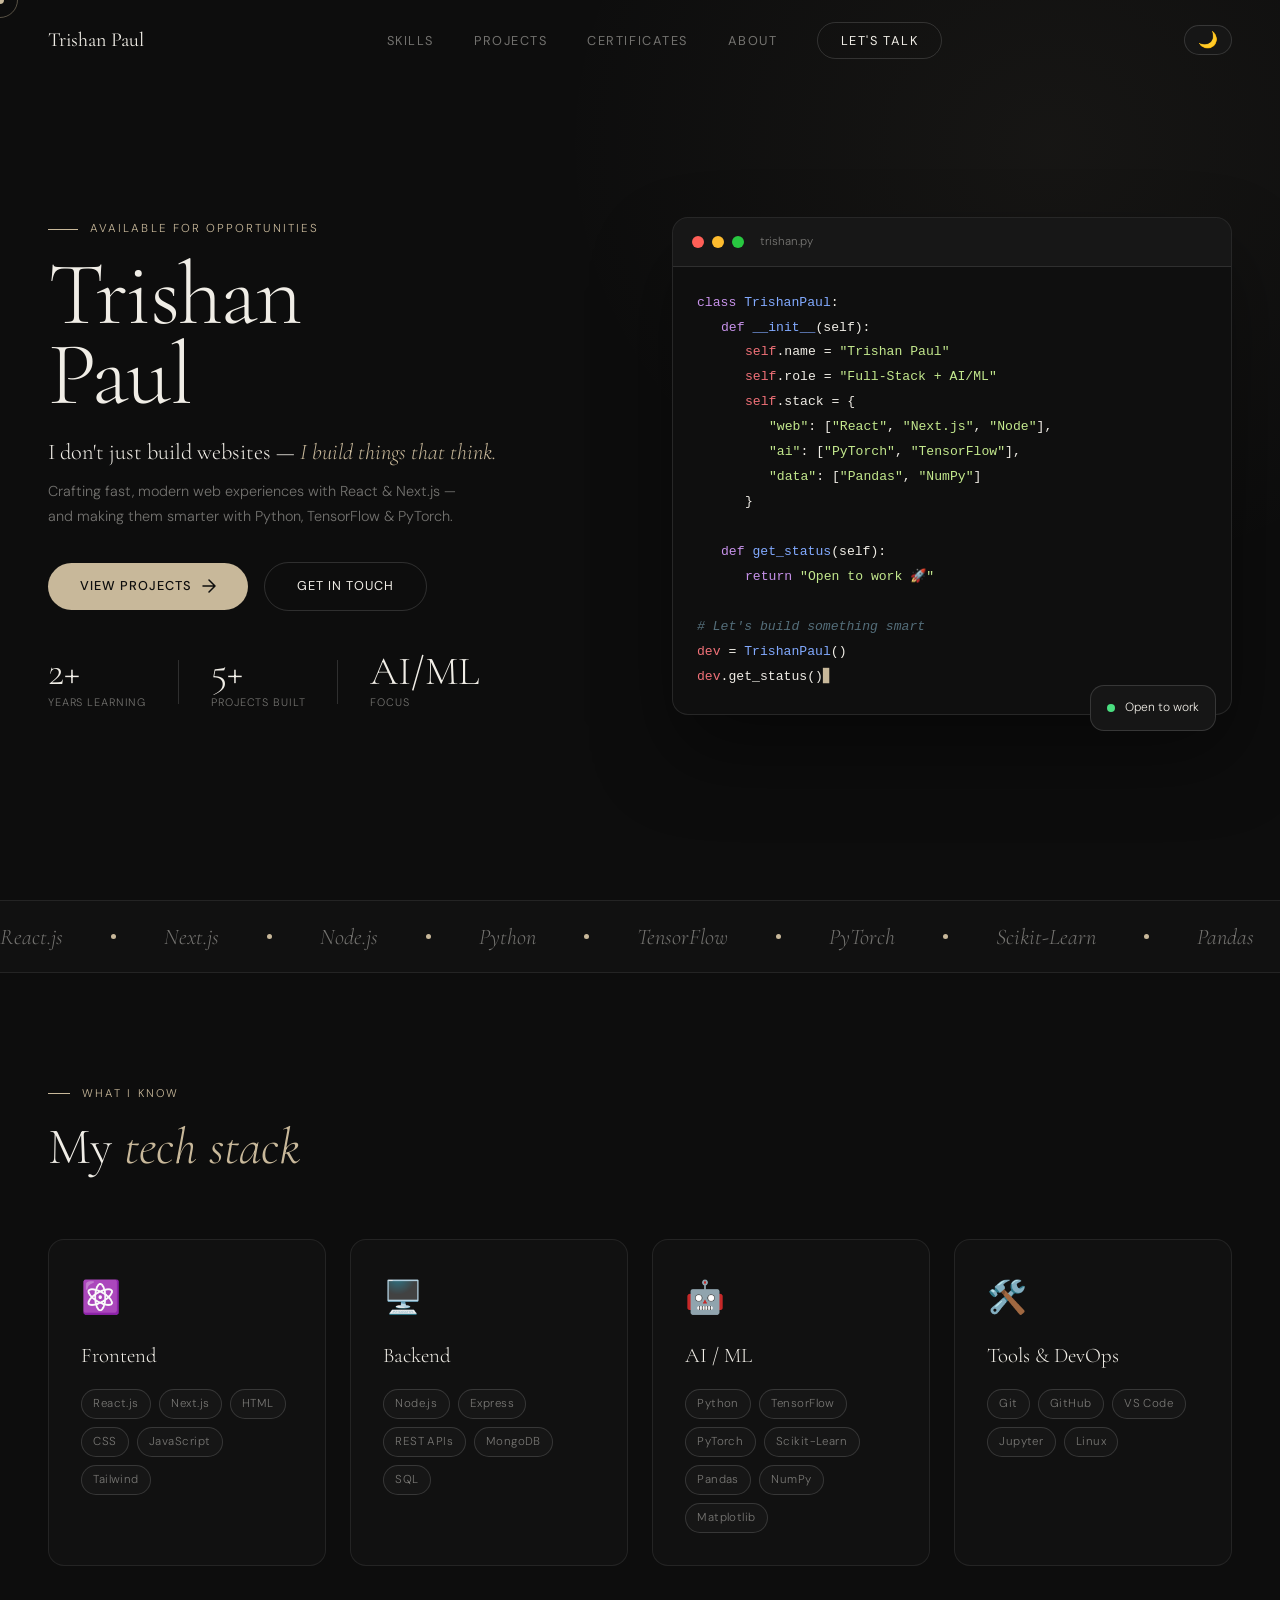
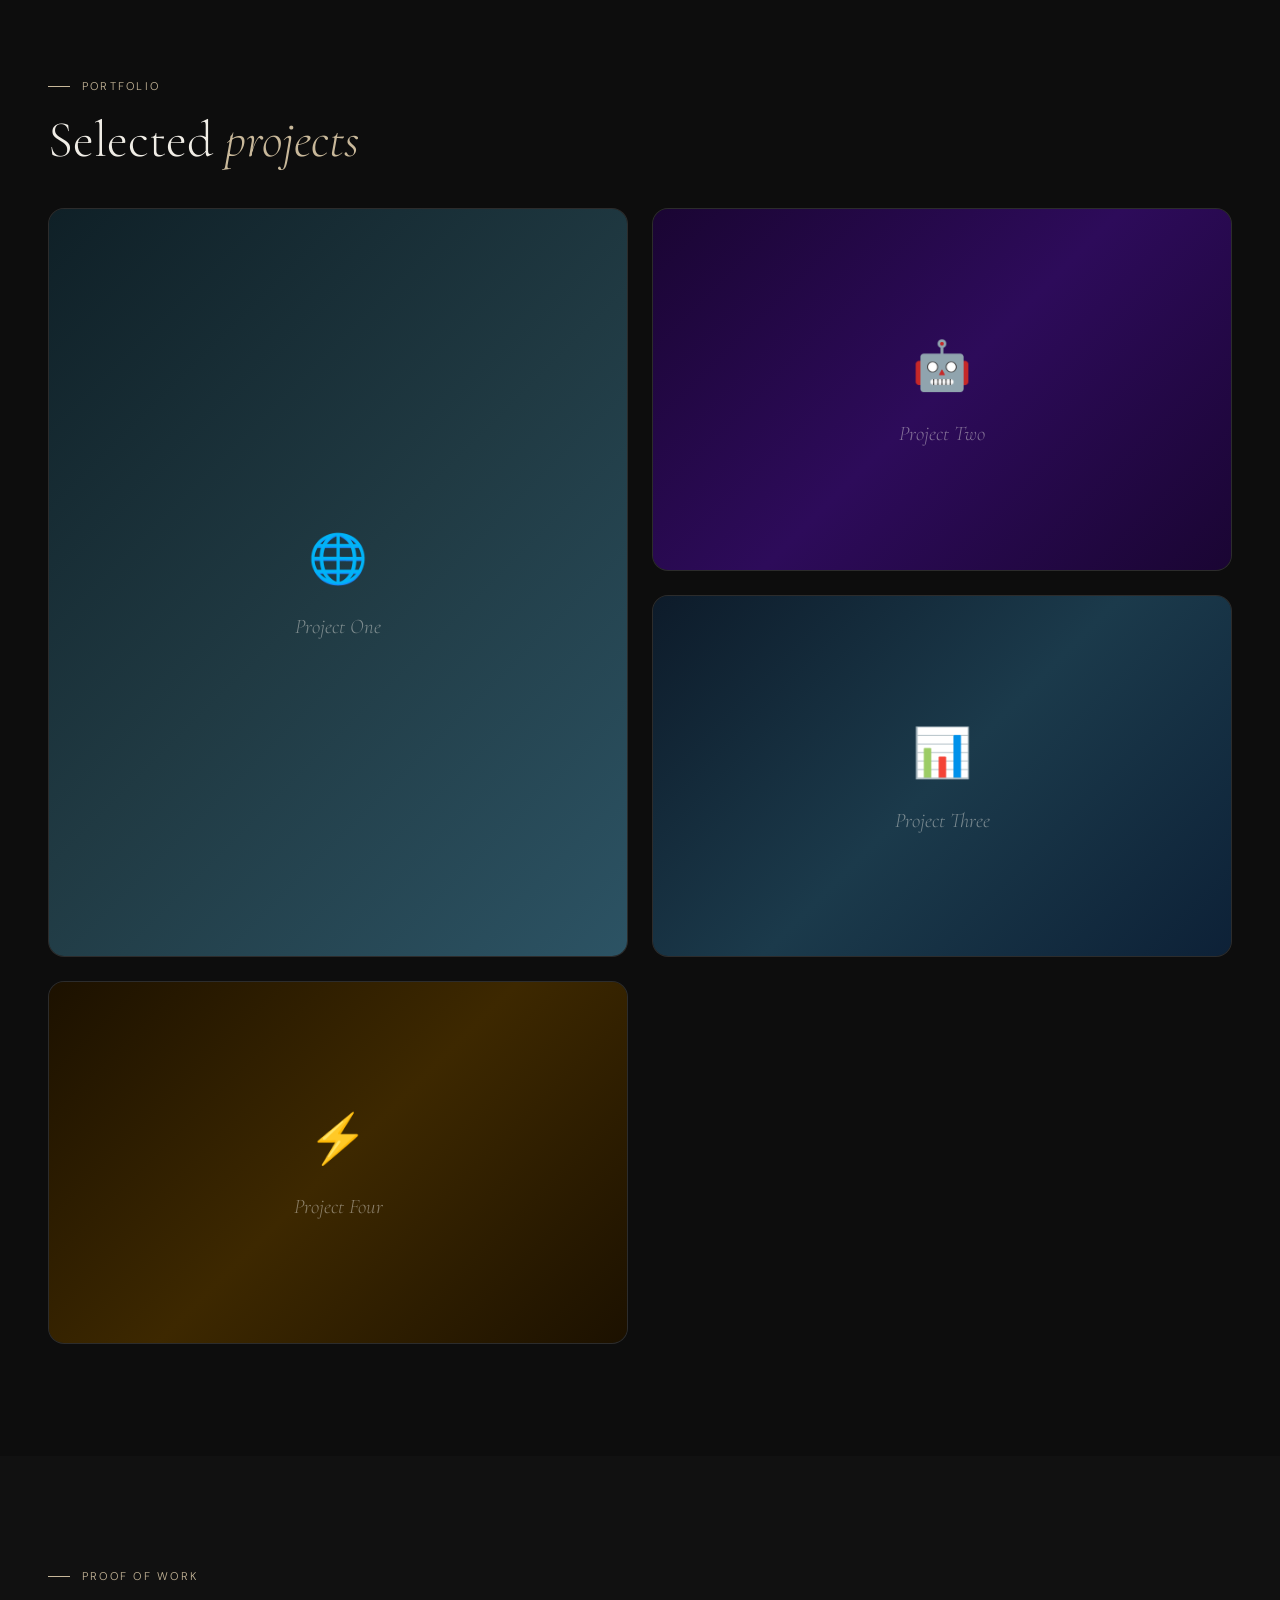
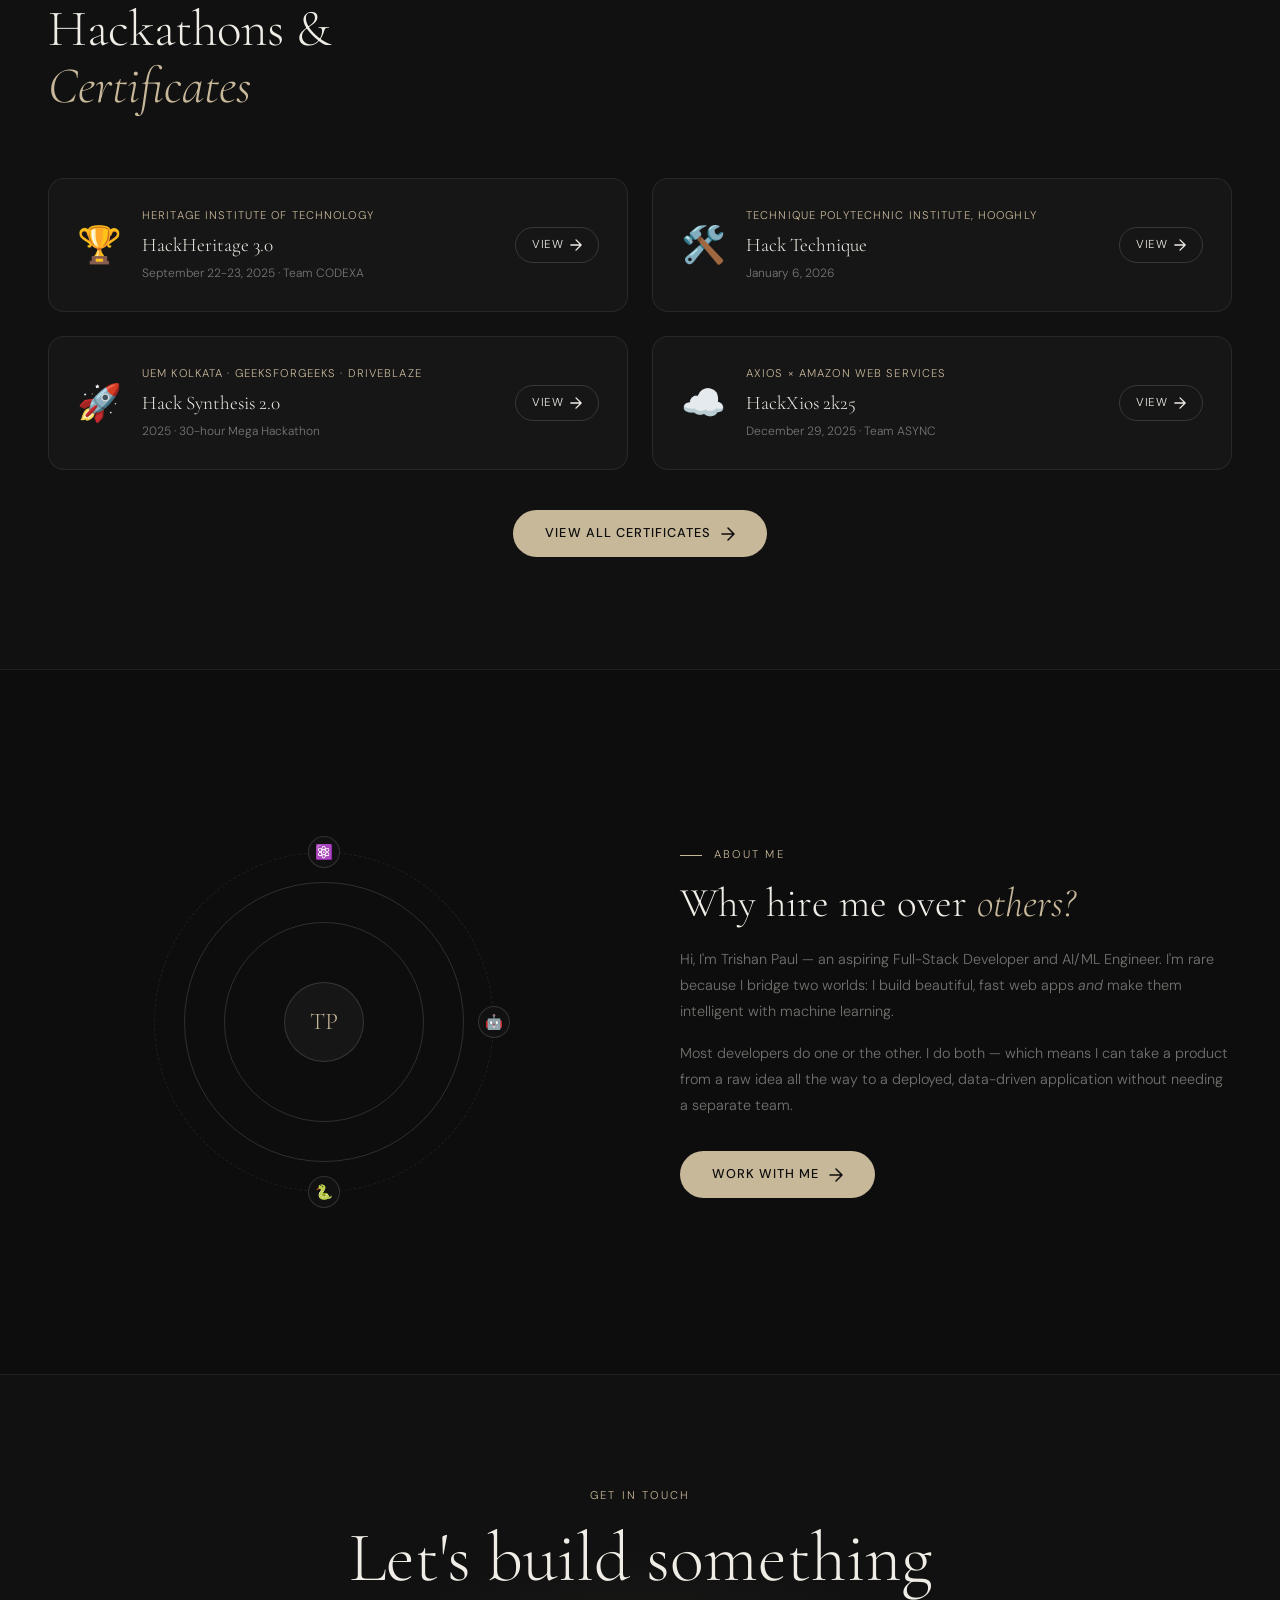
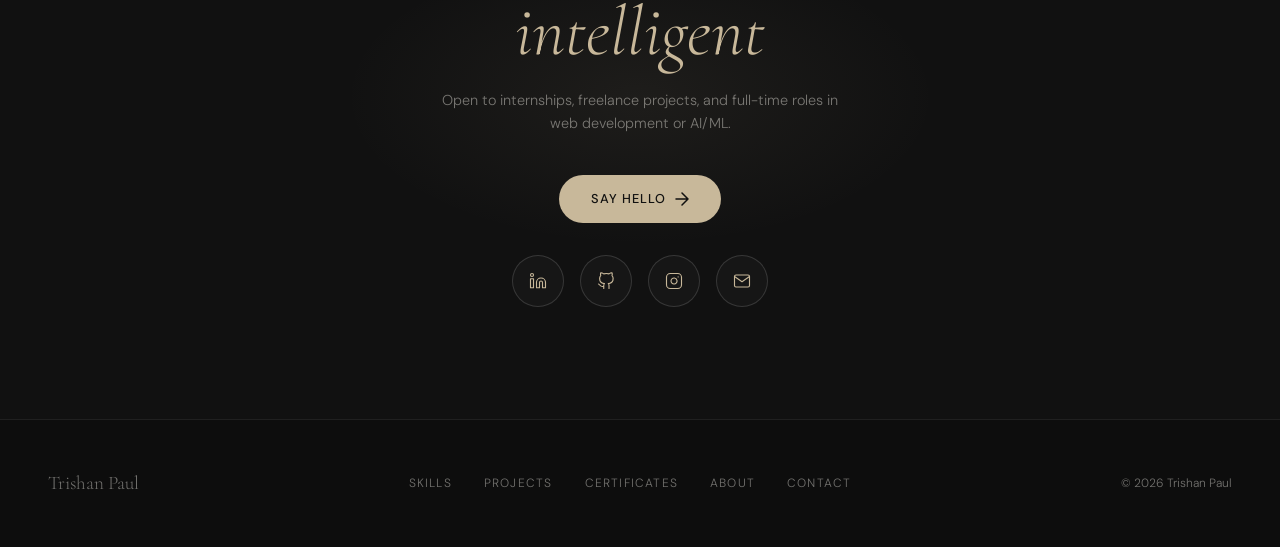
==== commit 8785b918: "Add real certificates with viewer page" ====
--- a/index.html
+++ b/index.html
@@ -265,46 +265,48 @@
   <!-- ─── Certificates ─── -->
   <section id="certificates" class="process-section">
     <div class="section-tag reveal">Proof of work</div>
-    <h2 class="section-title reveal reveal-delay-1">Courses & <em>Certificates</em></h2>
+    <h2 class="section-title reveal reveal-delay-1">Hackathons &amp; <em>Certificates</em></h2>
     <div class="cert-grid">
       <div class="cert-card reveal">
-        <div class="cert-icon">🎓</div>
+        <div class="cert-icon">🏆</div>
         <div class="cert-body">
-          <div class="cert-issuer">Coursera / Google</div>
-          <div class="cert-name">Certificate Name Here</div>
-          <div class="cert-date">2024</div>
-        </div>
-        <a href="#" target="_blank" class="cert-link">View <svg viewBox="0 0 14 14" fill="none"><path d="M1 7h12M7 1l6 6-6 6" stroke="currentColor" stroke-width="1.5" stroke-linecap="round" stroke-linejoin="round"/></svg></a>
+          <div class="cert-issuer">Heritage Institute of Technology</div>
+          <div class="cert-name">HackHeritage 3.0</div>
+          <div class="cert-date">September 22-23, 2025 · Team CODEXA</div>
+        </div>
+        <a href="certificates.html" class="cert-link">View <svg viewBox="0 0 14 14" fill="none"><path d="M1 7h12M7 1l6 6-6 6" stroke="currentColor" stroke-width="1.5" stroke-linecap="round" stroke-linejoin="round"/></svg></a>
       </div>
       <div class="cert-card reveal reveal-delay-1">
-        <div class="cert-icon">🤖</div>
+        <div class="cert-icon">🛠️</div>
         <div class="cert-body">
-          <div class="cert-issuer">DeepLearning.AI</div>
-          <div class="cert-name">Certificate Name Here</div>
-          <div class="cert-date">2024</div>
-        </div>
-        <a href="#" target="_blank" class="cert-link">View <svg viewBox="0 0 14 14" fill="none"><path d="M1 7h12M7 1l6 6-6 6" stroke="currentColor" stroke-width="1.5" stroke-linecap="round" stroke-linejoin="round"/></svg></a>
+          <div class="cert-issuer">Technique Polytechnic Institute, Hooghly</div>
+          <div class="cert-name">Hack Technique</div>
+          <div class="cert-date">January 6, 2026</div>
+        </div>
+        <a href="certificates.html" class="cert-link">View <svg viewBox="0 0 14 14" fill="none"><path d="M1 7h12M7 1l6 6-6 6" stroke="currentColor" stroke-width="1.5" stroke-linecap="round" stroke-linejoin="round"/></svg></a>
       </div>
       <div class="cert-card reveal reveal-delay-2">
-        <div class="cert-icon">⚛️</div>
+        <div class="cert-icon">🚀</div>
         <div class="cert-body">
-          <div class="cert-issuer">Udemy / freeCodeCamp</div>
-          <div class="cert-name">Certificate Name Here</div>
-          <div class="cert-date">2024</div>
-        </div>
-        <a href="#" target="_blank" class="cert-link">View <svg viewBox="0 0 14 14" fill="none"><path d="M1 7h12M7 1l6 6-6 6" stroke="currentColor" stroke-width="1.5" stroke-linecap="round" stroke-linejoin="round"/></svg></a>
+          <div class="cert-issuer">UEM Kolkata · GeeksForGeeks · DriveBlaze</div>
+          <div class="cert-name">Hack Synthesis 2.0</div>
+          <div class="cert-date">2025 · 30-hour Mega Hackathon</div>
+        </div>
+        <a href="certificates.html" class="cert-link">View <svg viewBox="0 0 14 14" fill="none"><path d="M1 7h12M7 1l6 6-6 6" stroke="currentColor" stroke-width="1.5" stroke-linecap="round" stroke-linejoin="round"/></svg></a>
       </div>
       <div class="cert-card reveal reveal-delay-3">
-        <div class="cert-icon">📊</div>
+        <div class="cert-icon">☁️</div>
         <div class="cert-body">
-          <div class="cert-issuer">Kaggle / IBM</div>
-          <div class="cert-name">Certificate Name Here</div>
-          <div class="cert-date">2024</div>
-        </div>
-        <a href="#" target="_blank" class="cert-link">View <svg viewBox="0 0 14 14" fill="none"><path d="M1 7h12M7 1l6 6-6 6" stroke="currentColor" stroke-width="1.5" stroke-linecap="round" stroke-linejoin="round"/></svg></a>
-      </div>
-    </div>
-    <p class="cert-note reveal">Replace placeholders above with your actual certificate names, issuers, years and links.</p>
+          <div class="cert-issuer">AXIOS × Amazon Web Services</div>
+          <div class="cert-name">HackXios 2k25</div>
+          <div class="cert-date">December 29, 2025 · Team ASYNC</div>
+        </div>
+        <a href="certificates.html" class="cert-link">View <svg viewBox="0 0 14 14" fill="none"><path d="M1 7h12M7 1l6 6-6 6" stroke="currentColor" stroke-width="1.5" stroke-linecap="round" stroke-linejoin="round"/></svg></a>
+      </div>
+    </div>
+    <div style="text-align:center; margin-top: 2.5rem;" class="reveal">
+      <a href="certificates.html" class="btn-primary">View all certificates <svg viewBox="0 0 14 14" fill="none"><path d="M1 7h12M7 1l6 6-6 6" stroke="currentColor" stroke-width="1.5" stroke-linecap="round" stroke-linejoin="round"/></svg></a>
+    </div>
   </section>
 
   <!-- ─── About ─── -->
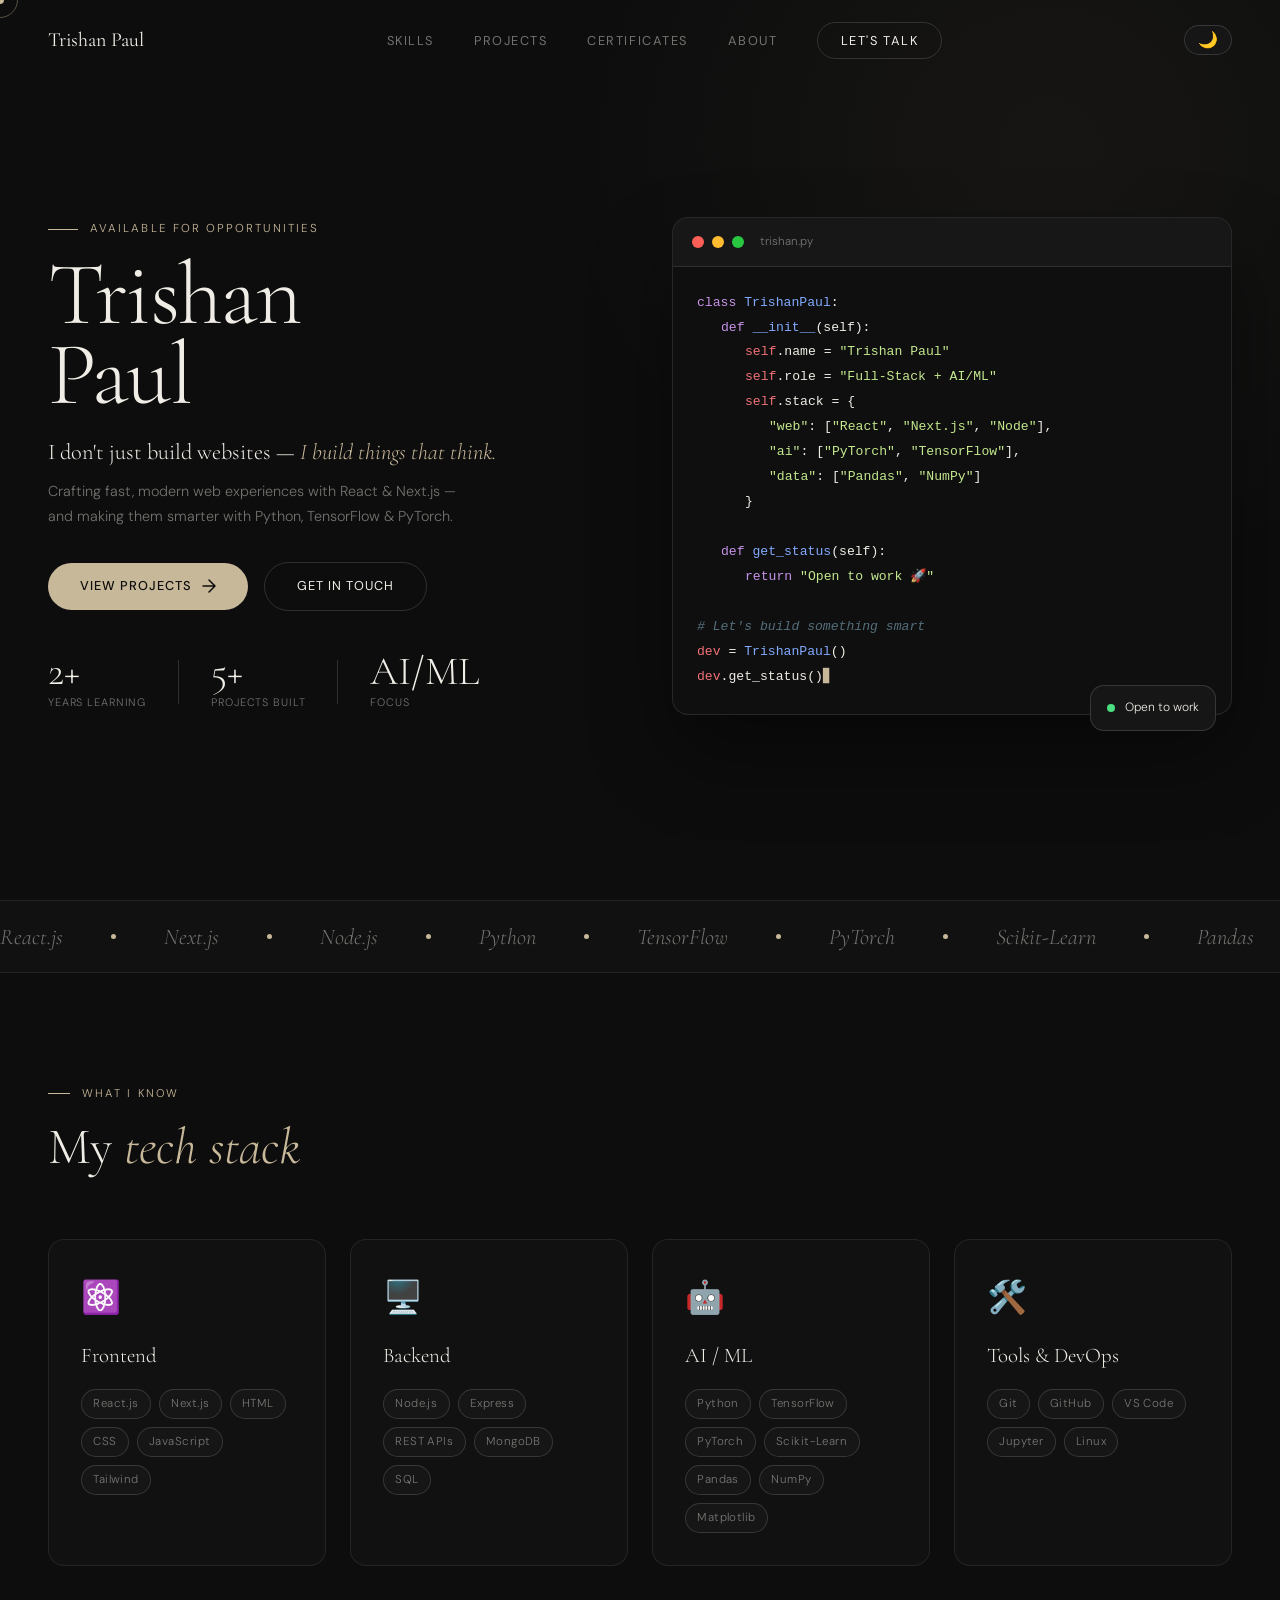
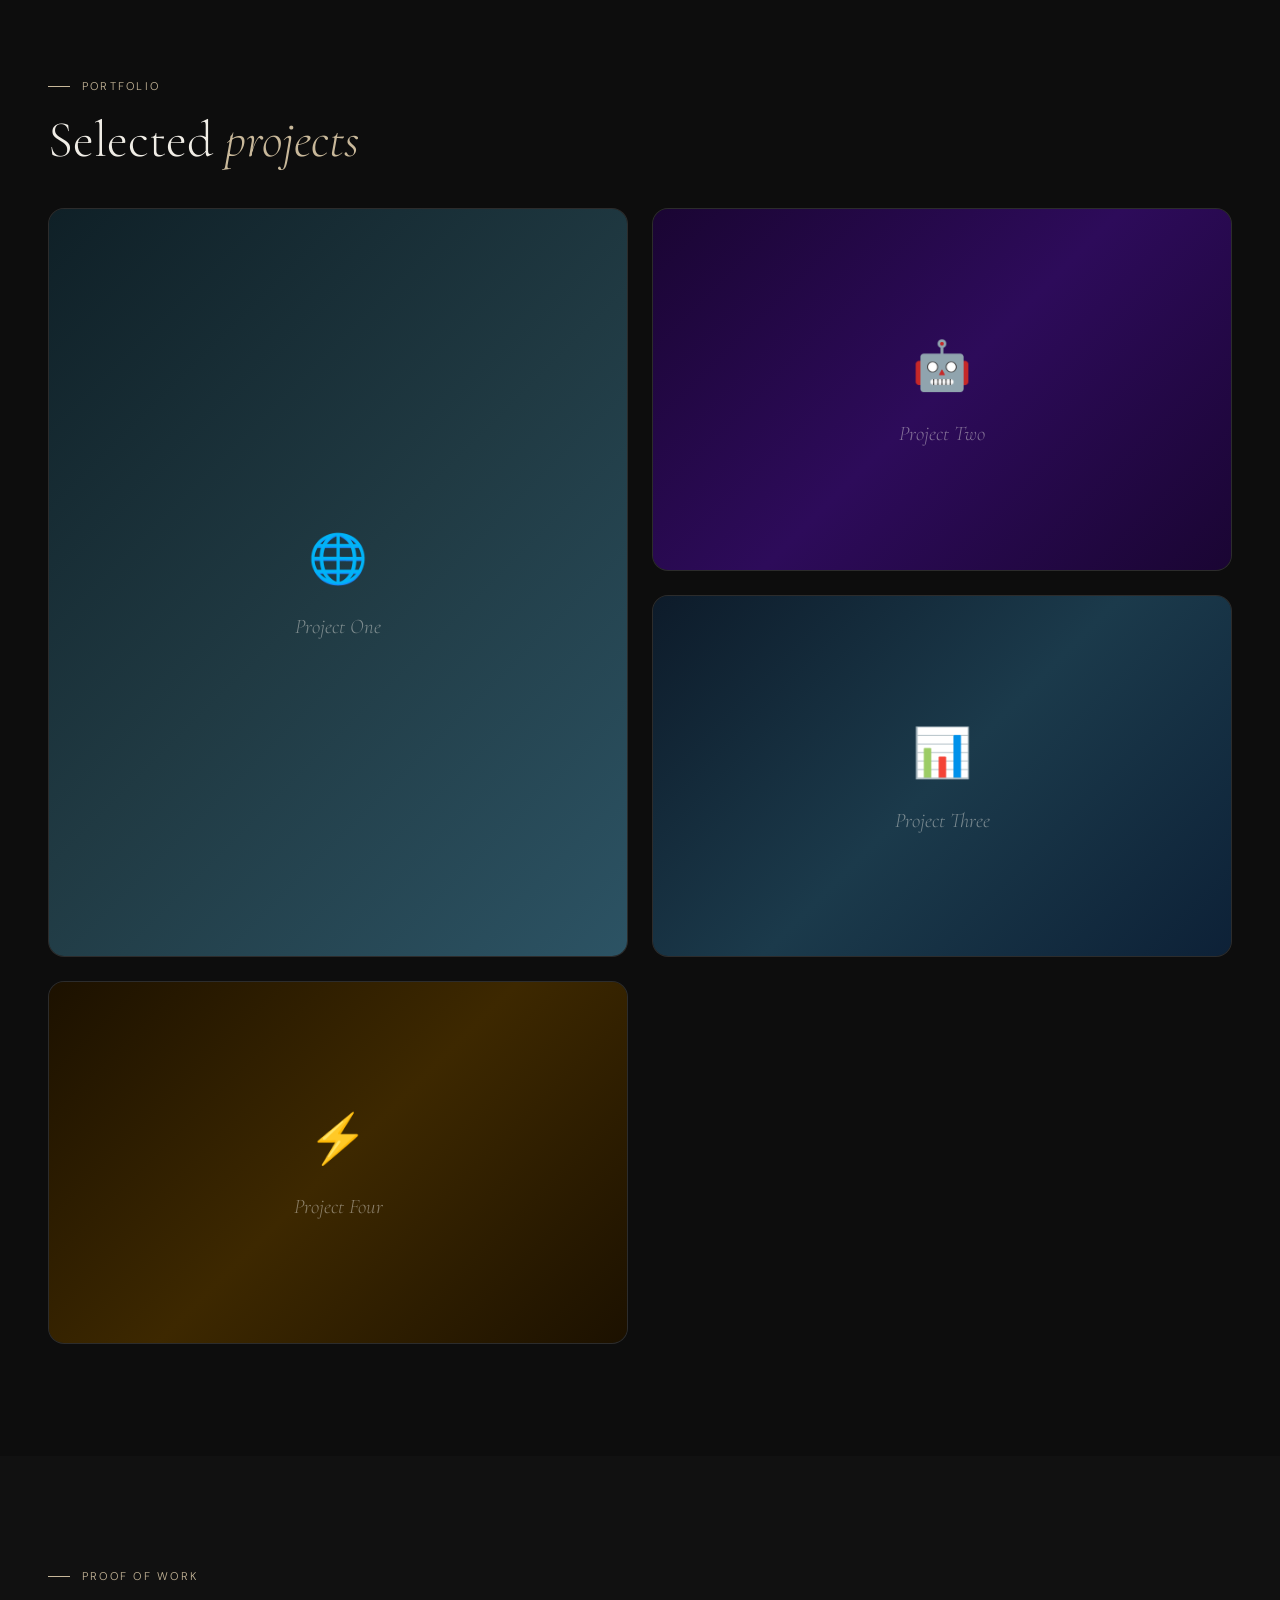
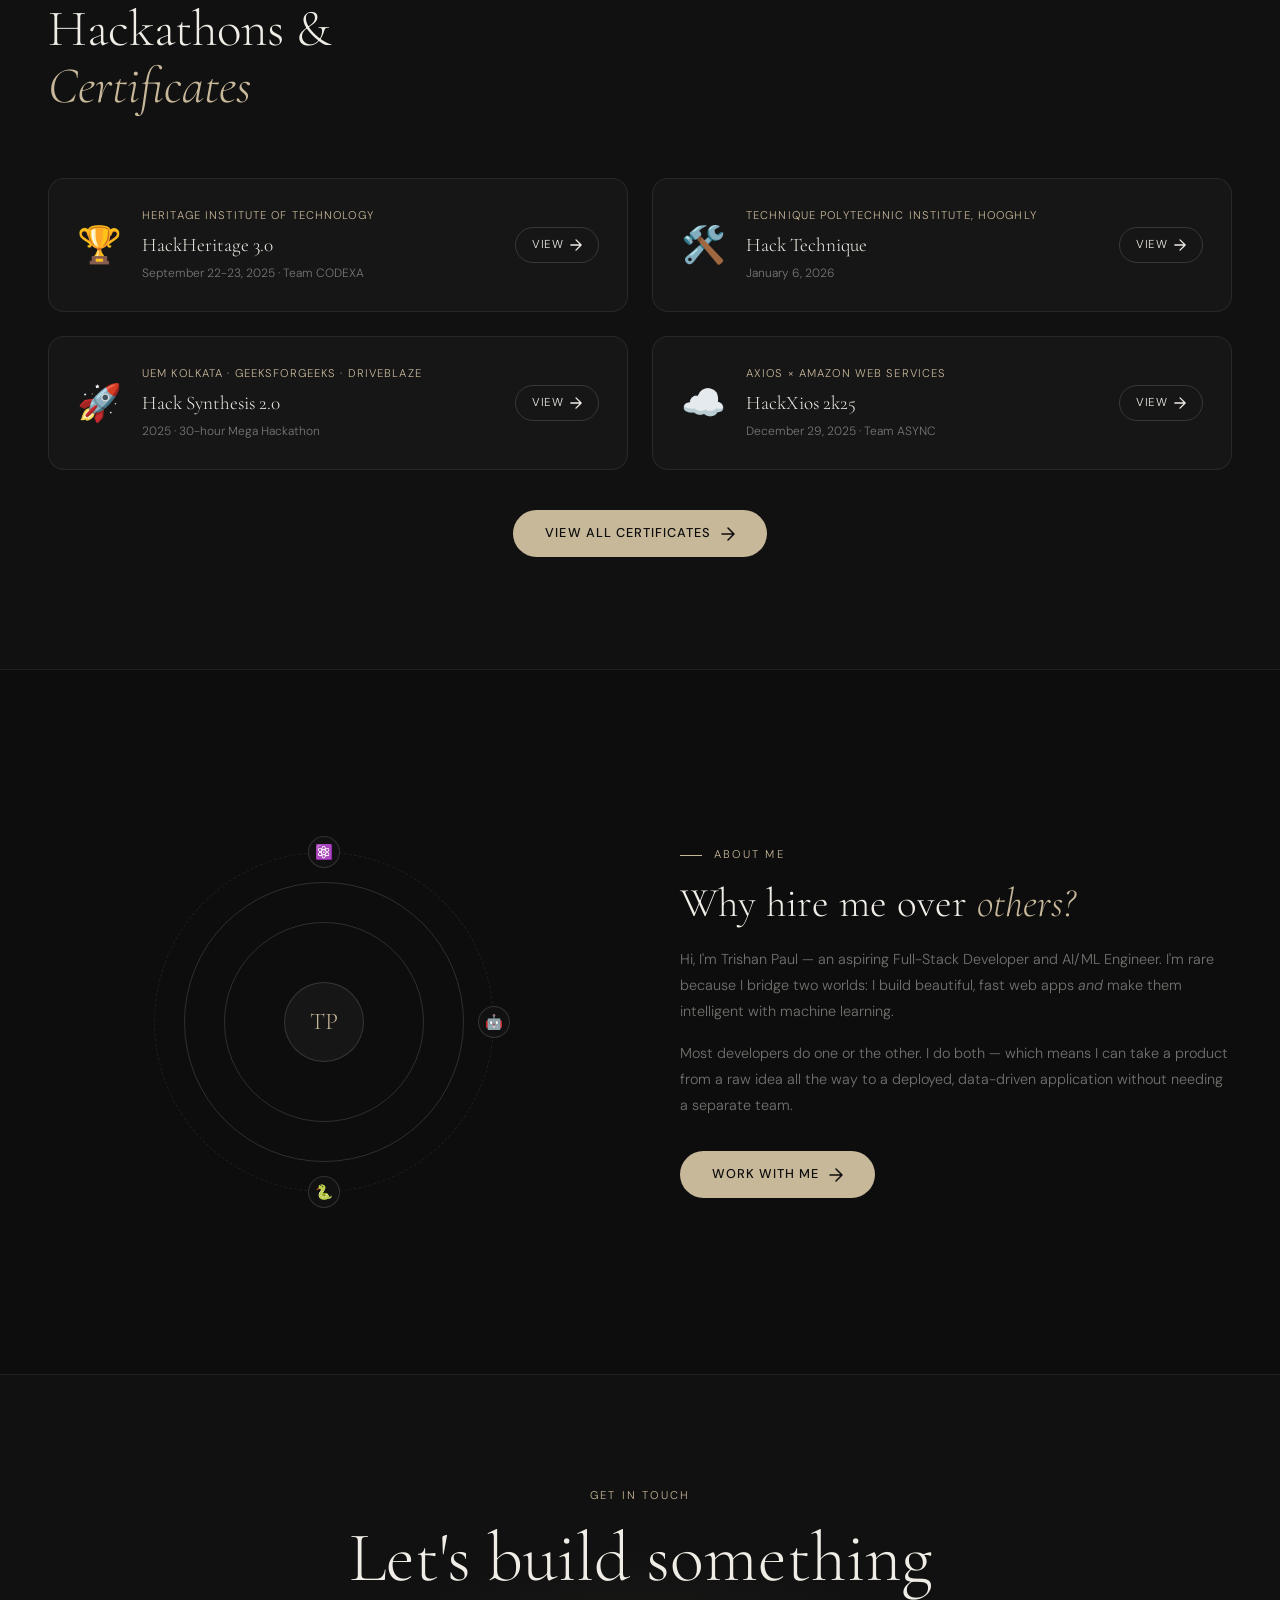
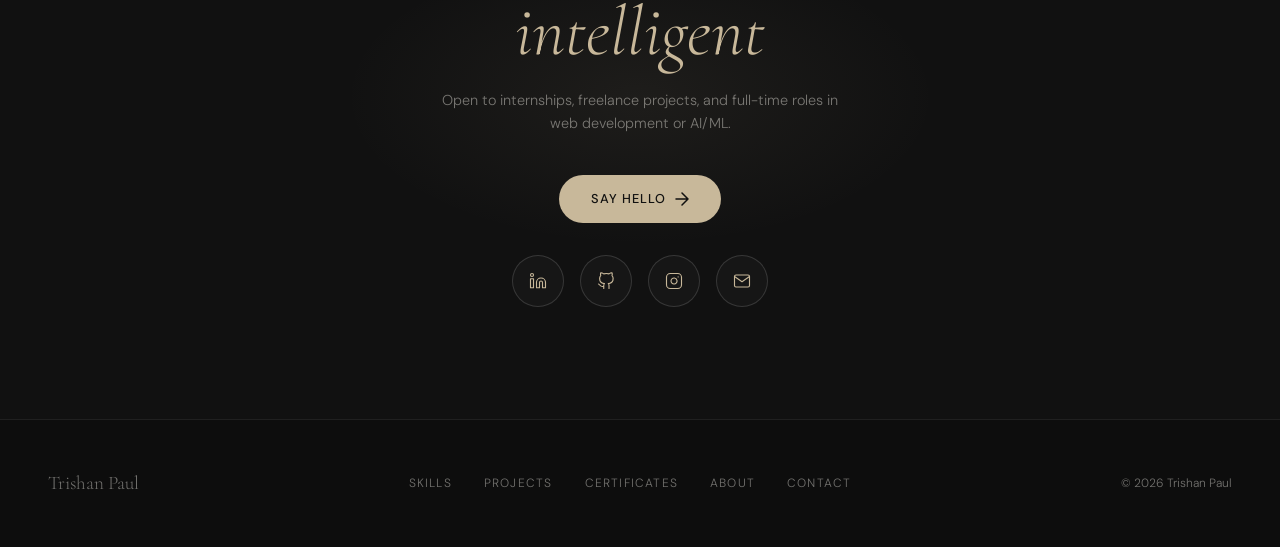
==== commit 2f0be93b: "updating the navigation bar" ====
--- a/index.html
+++ b/index.html
@@ -16,18 +16,24 @@
   <!-- ─── Nav ─── -->
   <nav id="nav">
     <a href="#" class="nav-logo">Trishan Paul</a>
-    <ul class="nav-links">
-      <li><a href="#skills">Skills</a></li>
-      <li><a href="#work">Projects</a></li>
-      <li><a href="#certificates">Certificates</a></li>
-      <li><a href="#about">About</a></li>
-      <li><a href="#contact" class="nav-cta">Let's talk</a></li>
+    <ul class="nav-links" id="navLinks">
+      <li><a href="#skills" onclick="closeMenu()">Skills</a></li>
+      <li><a href="#work" onclick="closeMenu()">Projects</a></li>
+      <li><a href="#certificates" onclick="closeMenu()">Certificates</a></li>
+      <li><a href="#about" onclick="closeMenu()">About</a></li>
+      <li><a href="#contact" class="nav-cta" onclick="closeMenu()">Let's talk</a></li>
     </ul>
-    <button class="theme-toggle" id="themeToggle" aria-label="Toggle theme">
-      <span class="theme-icon dark-icon">🌙</span>
-      <span class="theme-icon light-icon">☀️</span>
-    </button>
+    <div class="nav-right">
+      <button class="theme-toggle" id="themeToggle" aria-label="Toggle theme">
+        <span class="theme-icon dark-icon">🌙</span>
+        <span class="theme-icon light-icon">☀️</span>
+      </button>
+      <button class="hamburger" id="hamburger" aria-label="Toggle menu">
+        <span></span><span></span><span></span>
+      </button>
+    </div>
   </nav>
+  <div class="nav-overlay" id="navOverlay" onclick="closeMenu()"></div>
 
   <!-- ─── Hero ─── -->
   <section class="hero" id="home">
@@ -343,18 +349,18 @@
     <div class="section-tag reveal">Get in touch</div>
     <h2 class="cta-title reveal reveal-delay-1">Let's build something<br><em>intelligent</em></h2>
     <p class="cta-sub reveal reveal-delay-2">Open to internships, freelance projects, and full-time roles in web development or AI/ML.</p>
-    <a href="mailto:YOUR-EMAIL@gmail.com" class="btn-primary reveal reveal-delay-3">
+    <a href="mailto:trishanpaul25@gmail.com" class="btn-primary reveal reveal-delay-3">
       Say Hello
       <svg viewBox="0 0 14 14" fill="none"><path d="M1 7h12M7 1l6 6-6 6" stroke="currentColor" stroke-width="1.5" stroke-linecap="round" stroke-linejoin="round"/></svg>
     </a>
     <div class="social-icons reveal reveal-delay-4">
-      <a href="https://www.linkedin.com/in/YOUR-LINKEDIN" target="_blank" class="social-icon" aria-label="LinkedIn">
+      <a href="https://www.linkedin.com/in/trishan-paul-0497b428b?utm_source=share_via&utm_content=profile&utm_medium=member_android" target="_blank" class="social-icon" aria-label="LinkedIn">
         <svg viewBox="0 0 24 24" fill="none" stroke="currentColor" stroke-width="1.5" stroke-linecap="round" stroke-linejoin="round"><path d="M16 8a6 6 0 0 1 6 6v7h-4v-7a2 2 0 0 0-2-2 2 2 0 0 0-2 2v7h-4v-7a6 6 0 0 1 6-6z"/><rect x="2" y="9" width="4" height="12"/><circle cx="4" cy="4" r="2"/></svg>
       </a>
       <a href="https://github.com/trishanpaul25" target="_blank" class="social-icon" aria-label="GitHub">
         <svg viewBox="0 0 24 24" fill="none" stroke="currentColor" stroke-width="1.5" stroke-linecap="round" stroke-linejoin="round"><path d="M9 19c-5 1.5-5-2.5-7-3m14 6v-3.87a3.37 3.37 0 0 0-.94-2.61c3.14-.35 6.44-1.54 6.44-7A5.44 5.44 0 0 0 20 4.77 5.07 5.07 0 0 0 19.91 1S18.73.65 16 2.48a13.38 13.38 0 0 0-7 0C6.27.65 5.09 1 5.09 1A5.07 5.07 0 0 0 5 4.77a5.44 5.44 0 0 0-1.5 3.78c0 5.42 3.3 6.61 6.44 7A3.37 3.37 0 0 0 9 18.13V22"/></svg>
       </a>
-      <a href="https://www.instagram.com/YOUR-INSTAGRAM" target="_blank" class="social-icon" aria-label="Instagram">
+      <a href="https://www.instagram.com/trished_25?igsh=MWVkbWNlbHVlOWZhaA==" target="_blank" class="social-icon" aria-label="Instagram">
         <svg viewBox="0 0 24 24" fill="none" stroke="currentColor" stroke-width="1.5" stroke-linecap="round" stroke-linejoin="round"><rect x="2" y="2" width="20" height="20" rx="5" ry="5"/><path d="M16 11.37A4 4 0 1 1 12.63 8 4 4 0 0 1 16 11.37z"/><line x1="17.5" y1="6.5" x2="17.51" y2="6.5"/></svg>
       </a>
       <a href="mailto:YOUR-EMAIL@gmail.com" class="social-icon" aria-label="Gmail">
--- a/style.css
+++ b/style.css
@@ -43,31 +43,39 @@
   font-weight: 300;
   line-height: 1.6;
   overflow-x: hidden;
-  cursor: none;
+  cursor: auto;
   transition: background 0.3s, color 0.3s;
 }
-
-/* ─── Cursor ─── */
-.cursor {
-  width: 8px; height: 8px;
-  background: var(--accent);
-  border-radius: 50%;
-  position: fixed; top: 0; left: 0;
-  pointer-events: none; z-index: 9999;
-  transition: transform 0.15s ease, width 0.3s, height 0.3s;
-  transform: translate(-50%, -50%);
-}
-.cursor-ring {
-  width: 36px; height: 36px;
-  border: 1px solid rgba(200,184,154,0.4);
-  border-radius: 50%;
-  position: fixed; top: 0; left: 0;
-  pointer-events: none; z-index: 9998;
-  transition: left 0.12s ease, top 0.12s ease, width 0.3s, height 0.3s;
-  transform: translate(-50%, -50%);
-}
-body:has(a:hover) .cursor { width: 12px; height: 12px; background: var(--accent2); }
-body:has(a:hover) .cursor-ring { width: 50px; height: 50px; }
+@media (hover: hover) and (pointer: fine) {
+  body { cursor: none; }
+}
+
+/* ─── Cursor (desktop only) ─── */
+.cursor, .cursor-ring { display: none; }
+@media (hover: hover) and (pointer: fine) {
+  .cursor {
+    display: block;
+    width: 8px; height: 8px;
+    background: var(--accent);
+    border-radius: 50%;
+    position: fixed; top: 0; left: 0;
+    pointer-events: none; z-index: 9999;
+    transition: transform 0.15s ease, width 0.3s, height 0.3s;
+    transform: translate(-50%, -50%);
+  }
+  .cursor-ring {
+    display: block;
+    width: 36px; height: 36px;
+    border: 1px solid rgba(200,184,154,0.4);
+    border-radius: 50%;
+    position: fixed; top: 0; left: 0;
+    pointer-events: none; z-index: 9998;
+    transition: left 0.12s ease, top 0.12s ease, width 0.3s, height 0.3s;
+    transform: translate(-50%, -50%);
+  }
+  body:has(a:hover) .cursor { width: 12px; height: 12px; background: var(--accent2); }
+  body:has(a:hover) .cursor-ring { width: 50px; height: 50px; }
+}
 
 /* ─── Theme Toggle ─── */
 .theme-toggle {
@@ -75,7 +83,7 @@
   border: 1px solid var(--border2);
   border-radius: 100px;
   padding: 0.4rem 0.8rem;
-  cursor: none;
+  cursor: pointer;
   font-size: 1rem;
   transition: background 0.2s, border-color 0.2s;
   display: flex;
@@ -126,6 +134,7 @@
   width: 70vw; height: 90vh;
   background: radial-gradient(ellipse at 60% 40%, rgba(200,184,154,0.05) 0%, transparent 65%);
   pointer-events: none;
+  z-index: -1;
 }
 .hero-label { font-size: 0.72rem; letter-spacing: 0.18em; text-transform: uppercase; color: var(--accent); margin-bottom: 1rem; display: flex; align-items: center; gap: 0.75rem; }
 .hero-label::before { content: ''; width: 30px; height: 1px; background: var(--accent); }
@@ -134,10 +143,10 @@
 .hero-tagline em { font-style: italic; color: var(--accent); }
 .hero-desc { font-size: 0.9rem; color: var(--muted); max-width: 420px; line-height: 1.75; margin-bottom: 2rem; }
 .hero-btns { display: flex; gap: 1rem; align-items: center; margin-bottom: 2.5rem; flex-wrap: wrap; }
-.btn-primary { display: inline-flex; align-items: center; gap: 0.6rem; padding: 0.85rem 2rem; background: var(--accent); color: #0d0d0d; border-radius: 100px; text-decoration: none; font-size: 0.8rem; font-weight: 500; letter-spacing: 0.08em; text-transform: uppercase; transition: background 0.2s, transform 0.2s; }
+.btn-primary { display: inline-flex; align-items: center; gap: 0.6rem; padding: 0.85rem 2rem; background: var(--accent); color: #0d0d0d; border-radius: 100px; text-decoration: none; font-size: 0.8rem; font-weight: 500; letter-spacing: 0.08em; text-transform: uppercase; transition: background 0.2s, transform 0.2s; cursor: pointer; -webkit-tap-highlight-color: rgba(200,184,154,0.2); touch-action: manipulation; }
 .btn-primary:hover { background: var(--accent2); transform: translateY(-2px); }
 .btn-primary svg { width: 14px; height: 14px; }
-.btn-secondary { display: inline-flex; align-items: center; gap: 0.6rem; padding: 0.85rem 2rem; background: transparent; color: var(--text); border: 1px solid var(--border2); border-radius: 100px; text-decoration: none; font-size: 0.8rem; font-weight: 400; letter-spacing: 0.08em; text-transform: uppercase; transition: border-color 0.2s, background 0.2s; }
+.btn-secondary { display: inline-flex; align-items: center; gap: 0.6rem; padding: 0.85rem 2rem; background: transparent; color: var(--text); border: 1px solid var(--border2); border-radius: 100px; text-decoration: none; font-size: 0.8rem; font-weight: 400; letter-spacing: 0.08em; text-transform: uppercase; transition: border-color 0.2s, background 0.2s; cursor: pointer; -webkit-tap-highlight-color: rgba(200,184,154,0.2); touch-action: manipulation; }
 .btn-secondary:hover { border-color: var(--accent); background: rgba(200,184,154,0.08); }
 .hero-stats { display: flex; gap: 2rem; align-items: flex-end; flex-wrap: wrap; }
 .stat-num { font-family: var(--serif); font-size: 2.5rem; font-weight: 300; line-height: 1; }
@@ -224,7 +233,7 @@
 /* ─── Work / Projects ─── */
 .work-header { display: flex; align-items: flex-end; justify-content: space-between; margin-bottom: 2.5rem; }
 .work-grid { display: grid; grid-template-columns: repeat(2, 1fr); gap: 1.5rem; }
-.work-card { border-radius: 16px; overflow: hidden; position: relative; aspect-ratio: 16/10; background: var(--card); border: 1px solid var(--border); cursor: none; }
+.work-card { border-radius: 16px; overflow: hidden; position: relative; aspect-ratio: 16/10; background: var(--card); border: 1px solid var(--border); cursor: pointer; }
 .work-card:nth-child(1) { grid-row: span 2; aspect-ratio: unset; }
 .work-placeholder { width: 100%; height: 100%; display: flex; align-items: center; justify-content: center; transition: transform 0.7s ease; }
 .work-placeholder-inner { text-align: center; }
@@ -268,6 +277,7 @@
   border-radius: 100px; font-size: 0.72rem; letter-spacing: 0.06em;
   text-transform: uppercase; color: var(--text); text-decoration: none;
   transition: border-color 0.2s, background 0.2s; flex-shrink: 0;
+  cursor: pointer; -webkit-tap-highlight-color: rgba(200,184,154,0.2); touch-action: manipulation;
 }
 .cert-link svg { width: 12px; height: 12px; }
 .cert-link:hover { border-color: var(--accent); background: rgba(200,184,154,0.08); }
@@ -310,7 +320,7 @@
 
 /* ─── Social Icons ─── */
 .social-icons { display: flex; gap: 1rem; margin-top: 2rem; justify-content: center; }
-.social-icon { width: 52px; height: 52px; border-radius: 50%; border: 1px solid var(--border2); background: var(--bg3); display: flex; align-items: center; justify-content: center; color: var(--accent); text-decoration: none; transition: border-color 0.3s, background 0.3s, transform 0.3s; }
+.social-icon { width: 52px; height: 52px; border-radius: 50%; border: 1px solid var(--border2); background: var(--bg3); display: flex; align-items: center; justify-content: center; color: var(--accent); text-decoration: none; transition: border-color 0.3s, background 0.3s, transform 0.3s; cursor: pointer; -webkit-tap-highlight-color: rgba(200,184,154,0.2); touch-action: manipulation; }
 .social-icon svg { width: 18px; height: 18px; }
 .social-icon:hover { border-color: var(--accent); background: rgba(200,184,154,0.1); transform: translateY(-3px); }
 
@@ -330,10 +340,83 @@
 .reveal-delay-3 { transition-delay: 0.3s; }
 .reveal-delay-4 { transition-delay: 0.4s; }
 
+/* ─── Hamburger & Mobile Nav ─── */
+.nav-right {
+  display: flex; align-items: center; gap: 0.75rem;
+}
+.hamburger {
+  display: none;
+  flex-direction: column; justify-content: center; align-items: center;
+  gap: 5px;
+  width: 40px; height: 40px;
+  background: var(--bg3); border: 1px solid var(--border2);
+  border-radius: 10px; cursor: pointer; padding: 0;
+  transition: border-color 0.2s;
+}
+.hamburger:hover { border-color: var(--accent); }
+.hamburger span {
+  display: block; width: 18px; height: 1.5px;
+  background: var(--text); border-radius: 2px;
+  transition: transform 0.3s ease, opacity 0.3s ease;
+  transform-origin: center;
+}
+.hamburger.open span:nth-child(1) { transform: translateY(6.5px) rotate(45deg); }
+.hamburger.open span:nth-child(2) { opacity: 0; transform: scaleX(0); }
+.hamburger.open span:nth-child(3) { transform: translateY(-6.5px) rotate(-45deg); }
+
+.nav-overlay {
+  display: none;
+  position: fixed; inset: 0; z-index: 98;
+  background: rgba(0,0,0,0.5);
+  backdrop-filter: blur(4px);
+  opacity: 0; transition: opacity 0.3s;
+  pointer-events: none;
+}
+.nav-overlay.open { opacity: 1; pointer-events: all; }
+
 /* ─── Mobile ─── */
 @media (max-width: 900px) {
-  nav { padding: 1.25rem 1.5rem; gap: 0.75rem; }
-  .nav-links li:not(:last-child) { display: none; }
+  nav { padding: 1rem 1.5rem; gap: 0.75rem; }
+  .hamburger { display: flex; }
+  .nav-overlay { display: block; }
+
+  .nav-links {
+    position: fixed;
+    top: 0; right: -280px;
+    width: 260px; height: 100vh;
+    background: var(--bg2);
+    border-left: 1px solid var(--border2);
+    flex-direction: column;
+    align-items: flex-start;
+    justify-content: center;
+    gap: 0;
+    padding: 5rem 2rem 2rem;
+    z-index: 99;
+    transition: right 0.35s cubic-bezier(0.4, 0, 0.2, 1);
+    list-style: none;
+  }
+  .nav-links.open { right: 0; }
+
+  .nav-links li { width: 100%; border-bottom: 1px solid var(--border); }
+  .nav-links li:last-child { border-bottom: none; margin-top: 1.5rem; }
+
+  .nav-links a {
+    display: block; padding: 1rem 0;
+    font-size: 0.9rem; letter-spacing: 0.1em;
+    color: var(--muted);
+  }
+  .nav-links a:hover { color: var(--accent); }
+
+  .nav-cta {
+    display: inline-flex !important;
+    padding: 0.7rem 1.5rem !important;
+    border-radius: 100px;
+    background: var(--accent) !important;
+    color: #0d0d0d !important;
+    border: none !important;
+    font-weight: 500;
+    letter-spacing: 0.08em;
+  }
   .hero { grid-template-columns: 1fr; padding: 6rem 1.5rem 3rem; gap: 3rem; }
   .hero-title { font-size: clamp(3.5rem, 14vw, 6rem); }
   .hero-stats { flex-wrap: wrap; gap: 1rem; }
@@ -353,6 +436,24 @@
   .work-header { flex-direction: column; align-items: flex-start; gap: 1rem; }
   footer { flex-direction: column; gap: 1.5rem; text-align: center; }
   .footer-links { flex-wrap: wrap; justify-content: center; }
-  body { cursor: auto; }
-  .cursor, .cursor-ring { display: none; }
-}
+  .nav-links li:not(:last-child) { display: flex; }
+
+  /* Make work card overlay always visible on mobile (no hover) */
+  .work-overlay {
+    opacity: 1;
+    background: linear-gradient(to top, rgba(10,10,10,0.95) 0%, rgba(10,10,10,0.3) 55%, transparent 100%);
+  }
+
+  /* Make all buttons/links tappable */
+  .btn-primary, .btn-secondary, .work-btn, .cert-link,
+  .social-icon, .skill-card, .cert-card, .testi-card,
+  .nav-cta, .theme-toggle, .hamburger, .footer-links a {
+    cursor: pointer;
+    -webkit-tap-highlight-color: rgba(200,184,154,0.15);
+  }
+
+  /* Larger tap targets */
+  .btn-primary, .btn-secondary { padding: 1rem 2rem; }
+  .work-btn { padding: 0.6rem 1.1rem; }
+  .social-icon { width: 56px; height: 56px; }
+}
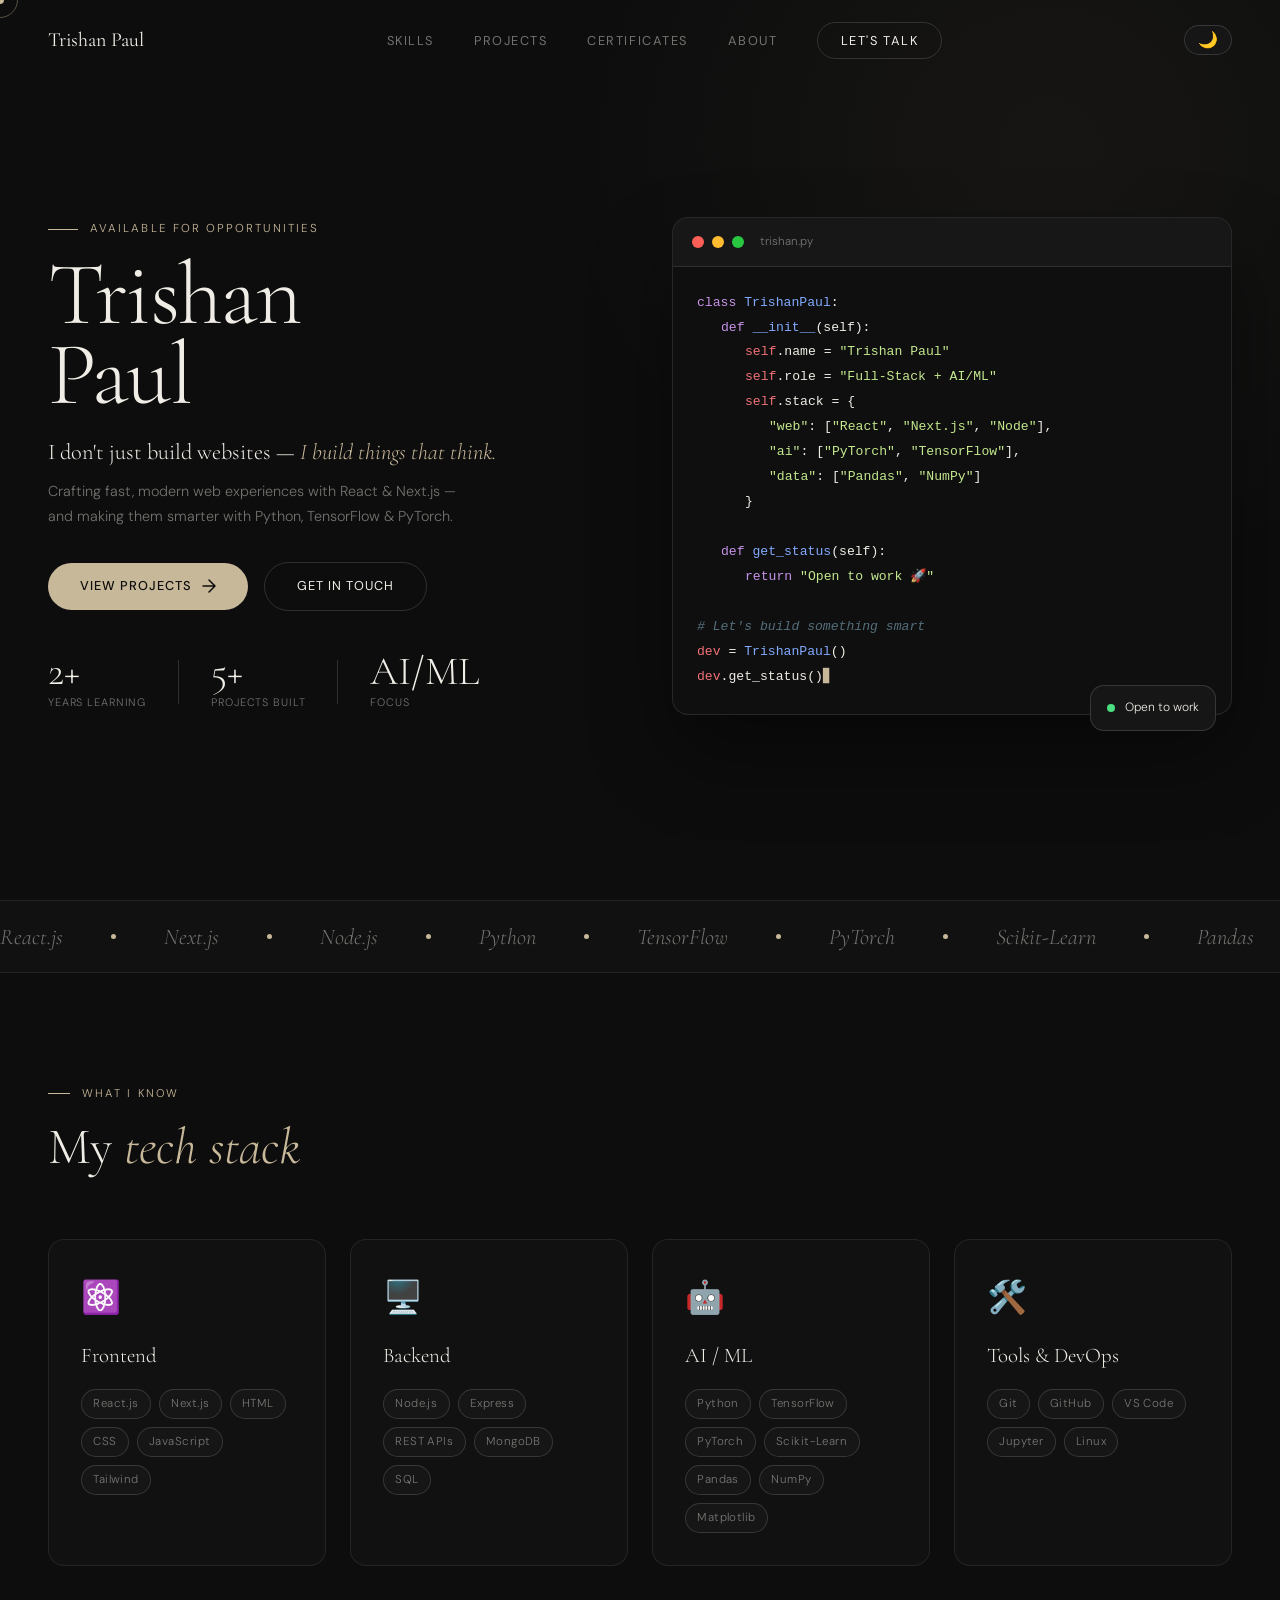
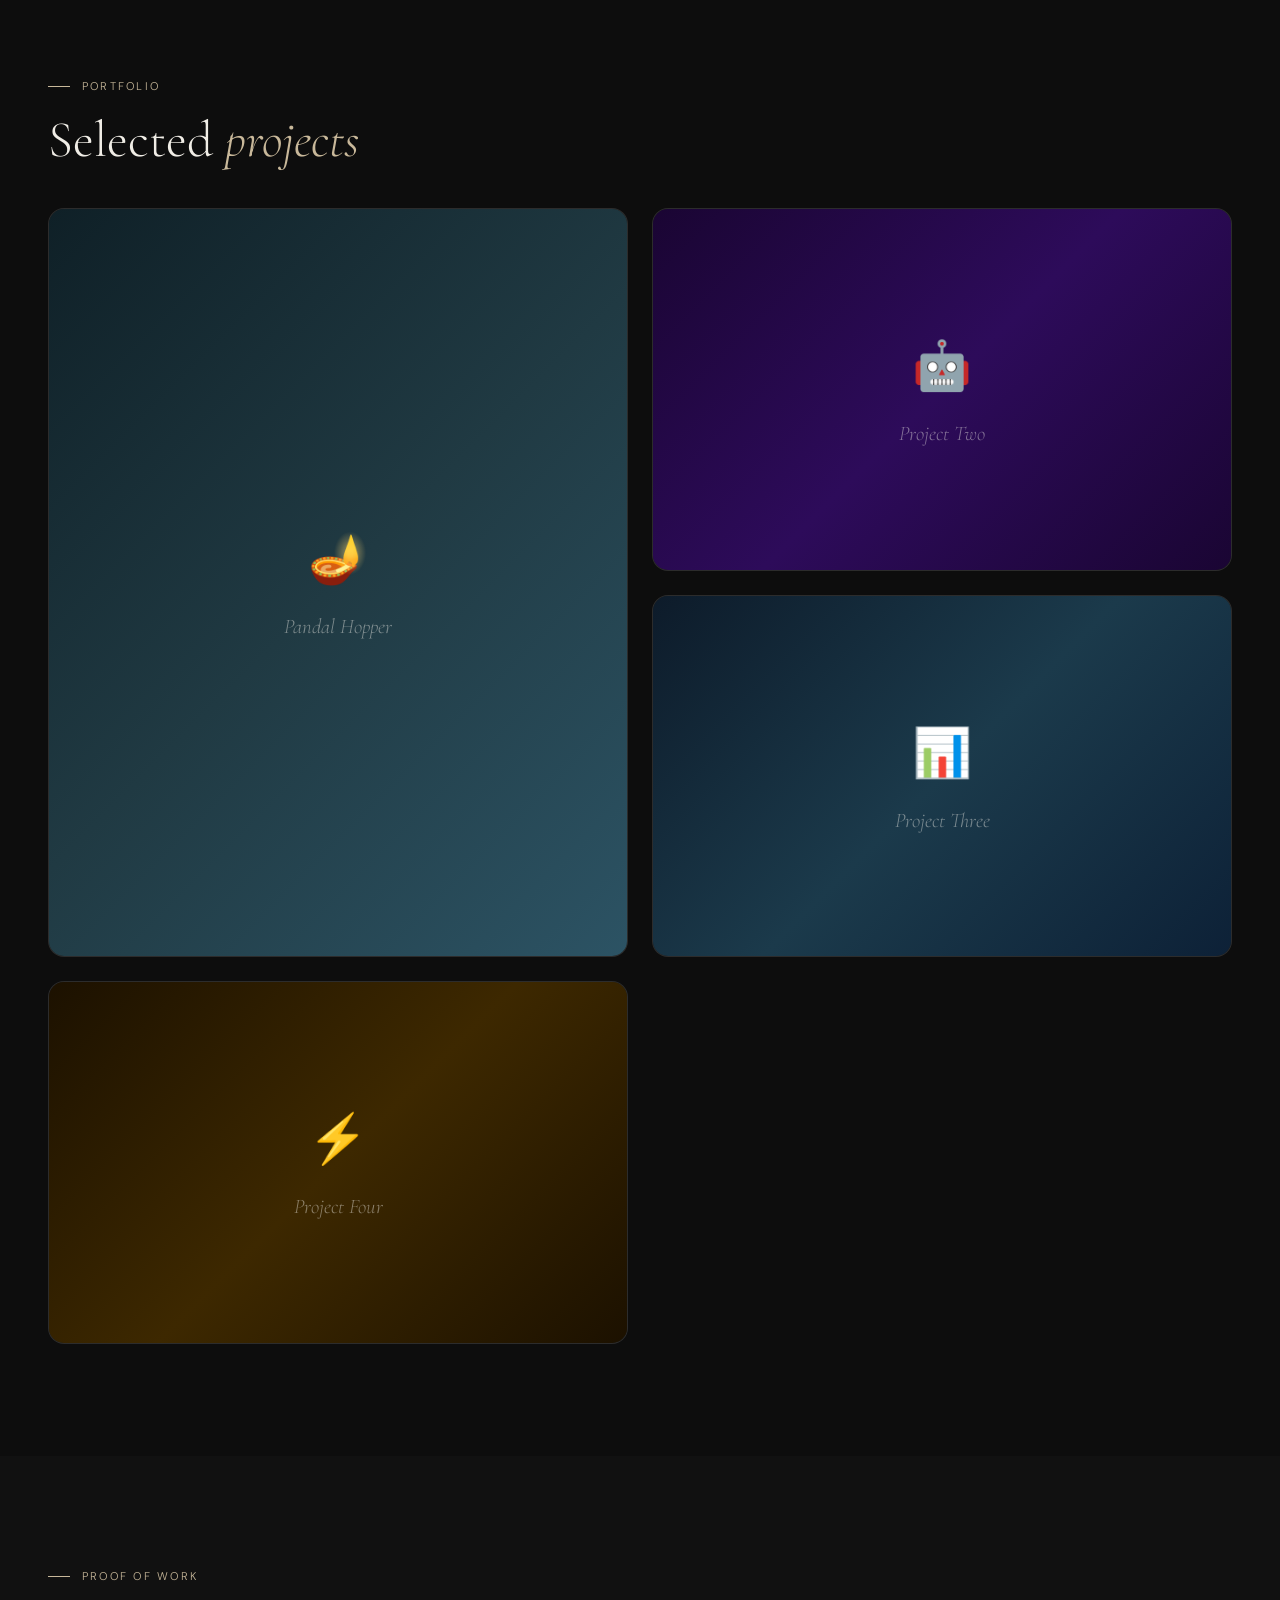
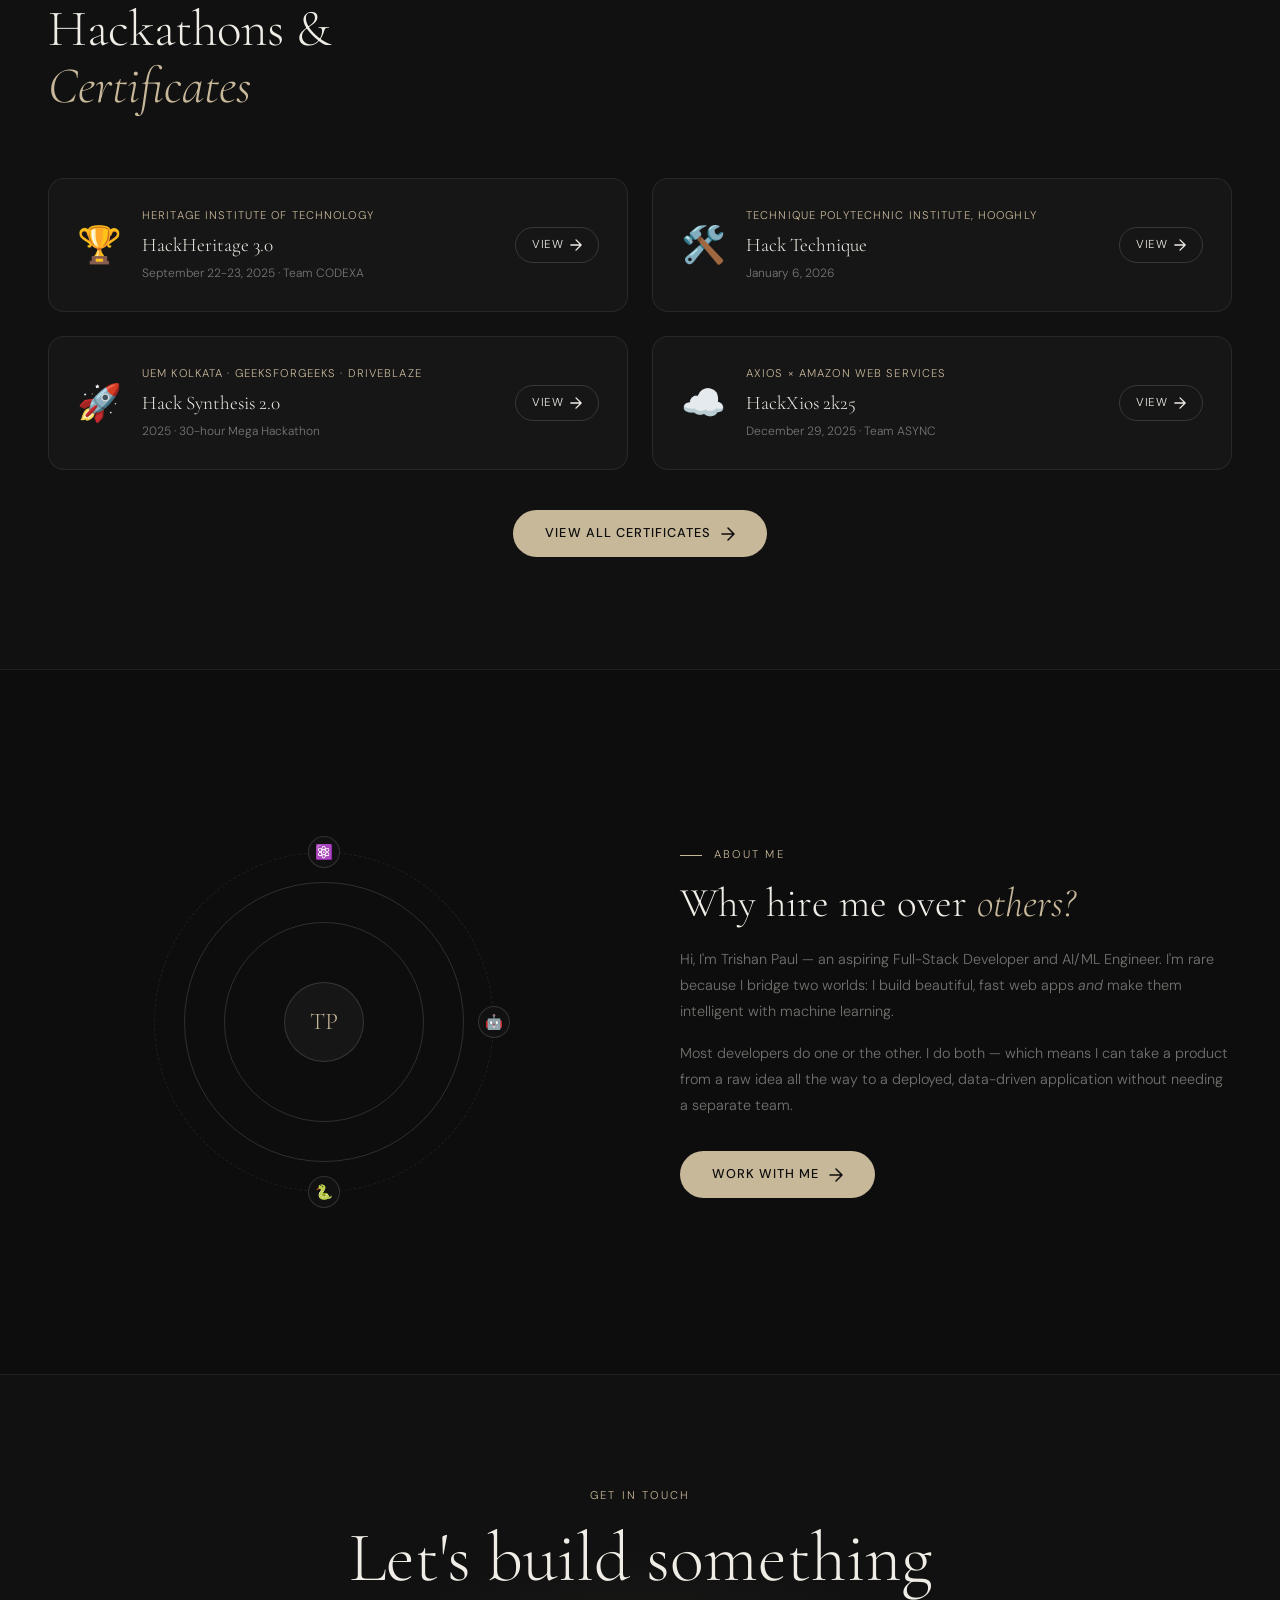
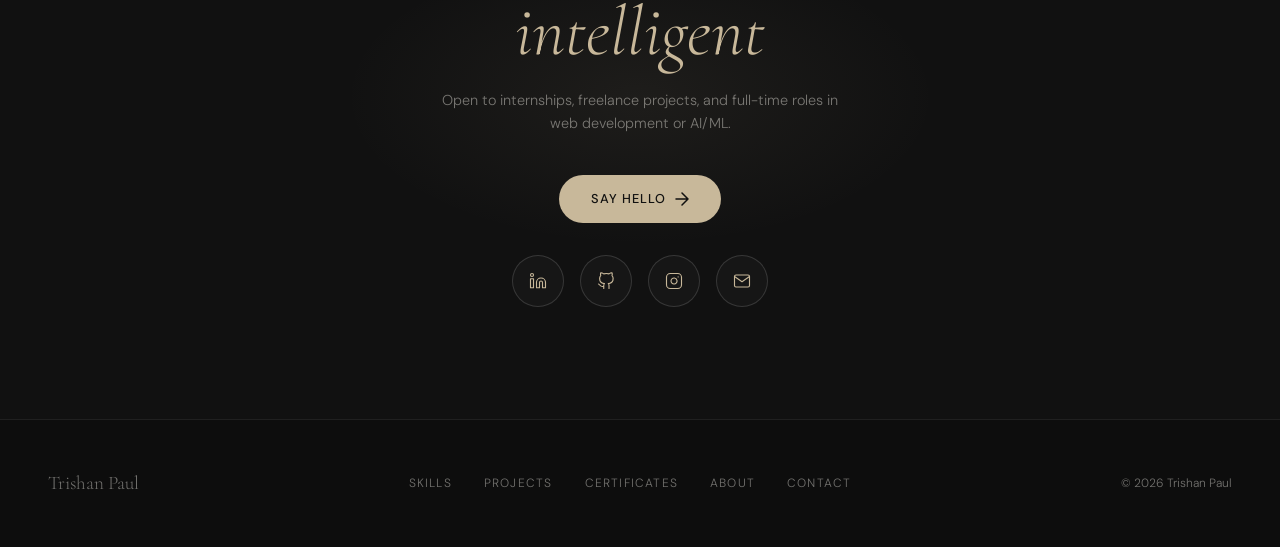
==== commit 36a29972: "Revise project information for Pandal Hopper Updated project details for Pandal Hopper with new desc" ====
--- a/index.html
+++ b/index.html
@@ -179,19 +179,19 @@
     <div class="work-grid">
       <div class="work-card reveal">
         <div class="work-placeholder wc1">
-          <div class="work-placeholder-inner"><div class="wp-icon">🌐</div><div class="wp-title">Project One</div></div>
+          <div class="work-placeholder-inner"><div class="wp-icon">🪔</div><div class="wp-title">Pandal Hopper</div></div>
         </div>
         <div class="work-overlay">
           <div class="work-meta">
-            <div class="work-cat">React.js · Node.js</div>
-            <div class="work-name">Project One</div>
-            <p class="work-desc">Add your project description here.</p>
+            <div class="work-cat">Next.js · TypeScript · MapLibre · Firebase</div>
+            <div class="work-name">Pandal Hopper</div>
+            <p class="work-desc">A Durga Puja pandal planner for Kolkata. It shows pandals on a map, picks the nearest next one, plans a walking route, and lets you save food spots and share your trail. Works in English and Bengali and can be installed as an app.</p>
             <div class="work-btns">
-              <a href="#" class="work-btn" target="_blank">
+              <a href="https://github.com/trishanpaul25/pandal-hopper" class="work-btn" target="_blank">
                 <svg viewBox="0 0 24 24" fill="none" stroke="currentColor" stroke-width="2"><path d="M9 19c-5 1.5-5-2.5-7-3m14 6v-3.87a3.37 3.37 0 0 0-.94-2.61c3.14-.35 6.44-1.54 6.44-7A5.44 5.44 0 0 0 20 4.77 5.07 5.07 0 0 0 19.91 1S18.73.65 16 2.48a13.38 13.38 0 0 0-7 0C6.27.65 5.09 1 5.09 1A5.07 5.07 0 0 0 5 4.77a5.44 5.44 0 0 0-1.5 3.78c0 5.42 3.3 6.61 6.44 7A3.37 3.37 0 0 0 9 18.13V22"/></svg>
                 GitHub
               </a>
-              <a href="#" class="work-btn work-btn-primary" target="_blank">
+              <a href="https://pandal-hopper-iota.vercel.app/" class="work-btn work-btn-primary" target="_blank">
                 <svg viewBox="0 0 24 24" fill="none" stroke="currentColor" stroke-width="2"><path d="M18 13v6a2 2 0 0 1-2 2H5a2 2 0 0 1-2-2V8a2 2 0 0 1 2-2h6"/><polyline points="15 3 21 3 21 9"/><line x1="10" y1="14" x2="21" y2="3"/></svg>
                 Live Demo
               </a>
@@ -363,7 +363,7 @@
       <a href="https://www.instagram.com/trished_25?igsh=MWVkbWNlbHVlOWZhaA==" target="_blank" class="social-icon" aria-label="Instagram">
         <svg viewBox="0 0 24 24" fill="none" stroke="currentColor" stroke-width="1.5" stroke-linecap="round" stroke-linejoin="round"><rect x="2" y="2" width="20" height="20" rx="5" ry="5"/><path d="M16 11.37A4 4 0 1 1 12.63 8 4 4 0 0 1 16 11.37z"/><line x1="17.5" y1="6.5" x2="17.51" y2="6.5"/></svg>
       </a>
-      <a href="mailto:YOUR-EMAIL@gmail.com" class="social-icon" aria-label="Gmail">
+      <a href="mailto:trishanpaul25@gmail.com" class="social-icon" aria-label="Gmail">
         <svg viewBox="0 0 24 24" fill="none" stroke="currentColor" stroke-width="1.5" stroke-linecap="round" stroke-linejoin="round"><path d="M4 4h16c1.1 0 2 .9 2 2v12c0 1.1-.9 2-2 2H4c-1.1 0-2-.9-2-2V6c0-1.1.9-2 2-2z"/><polyline points="22,6 12,13 2,6"/></svg>
       </a>
     </div>
